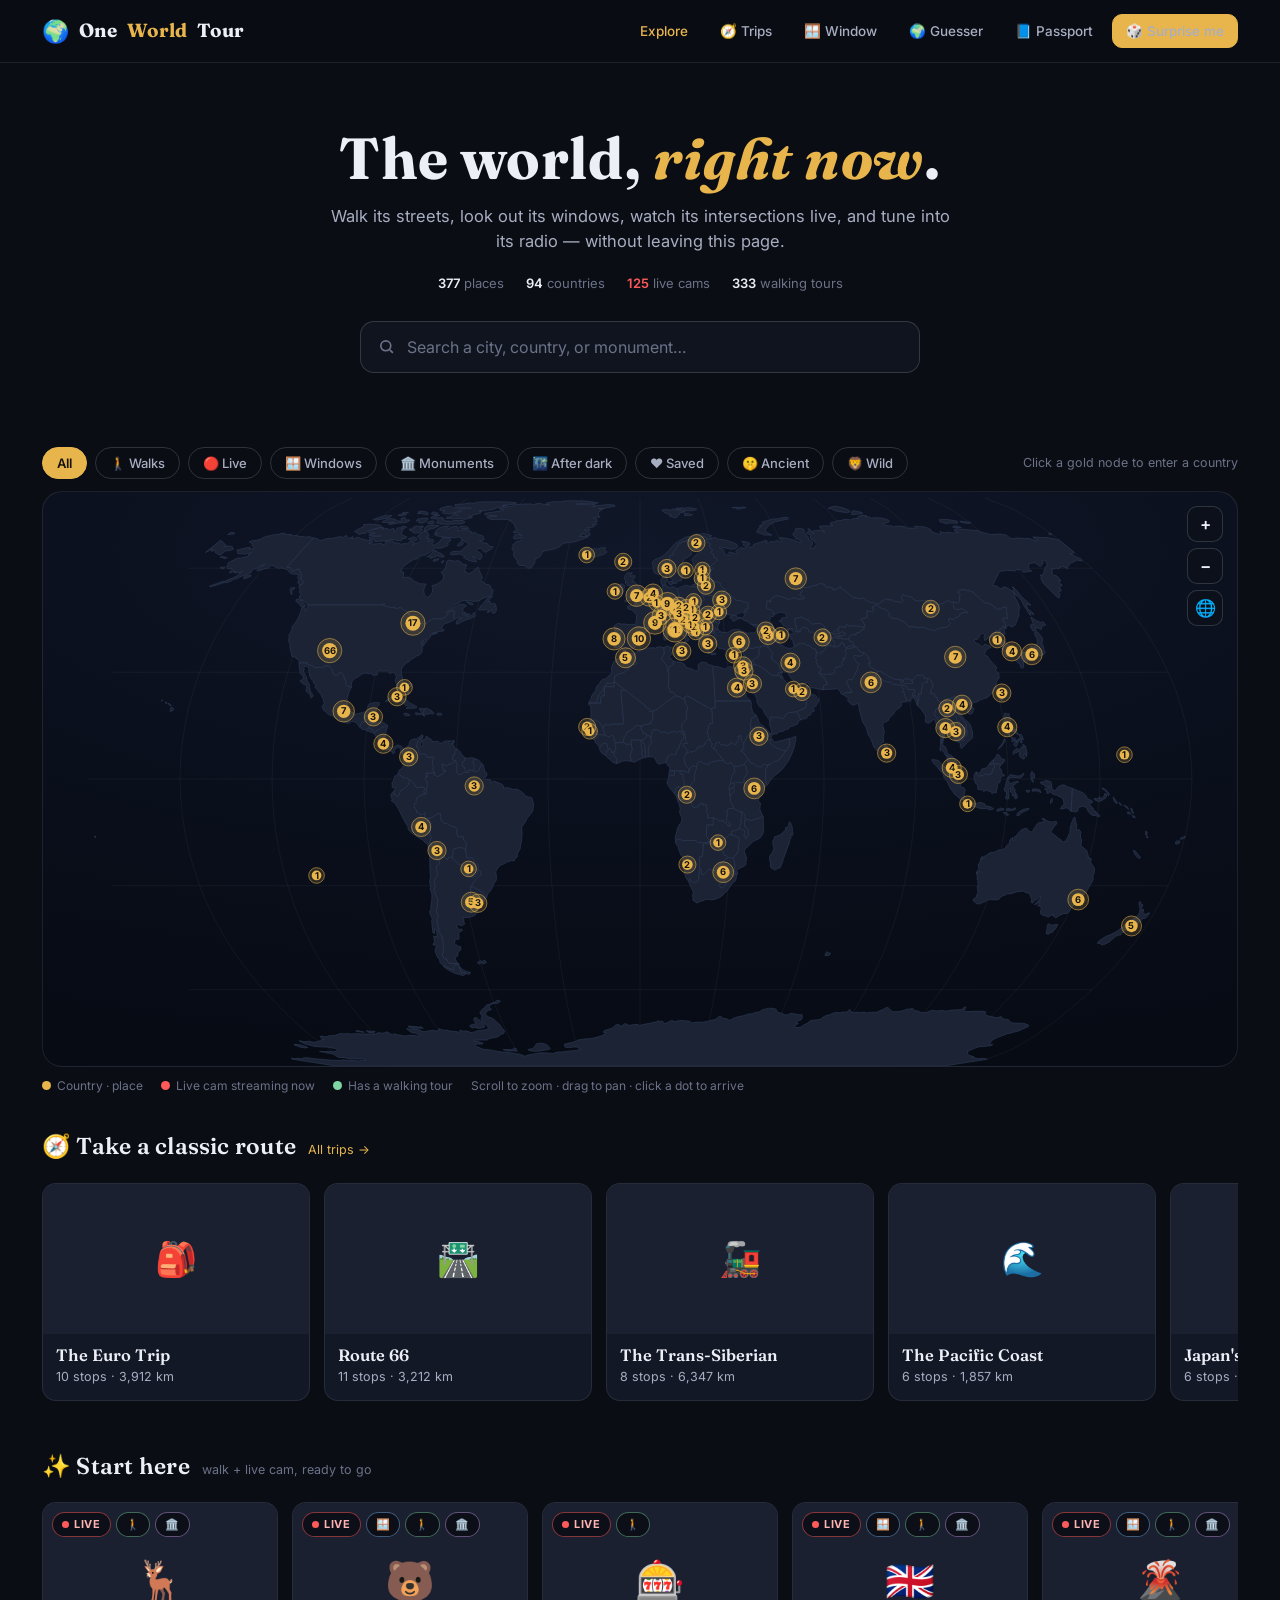
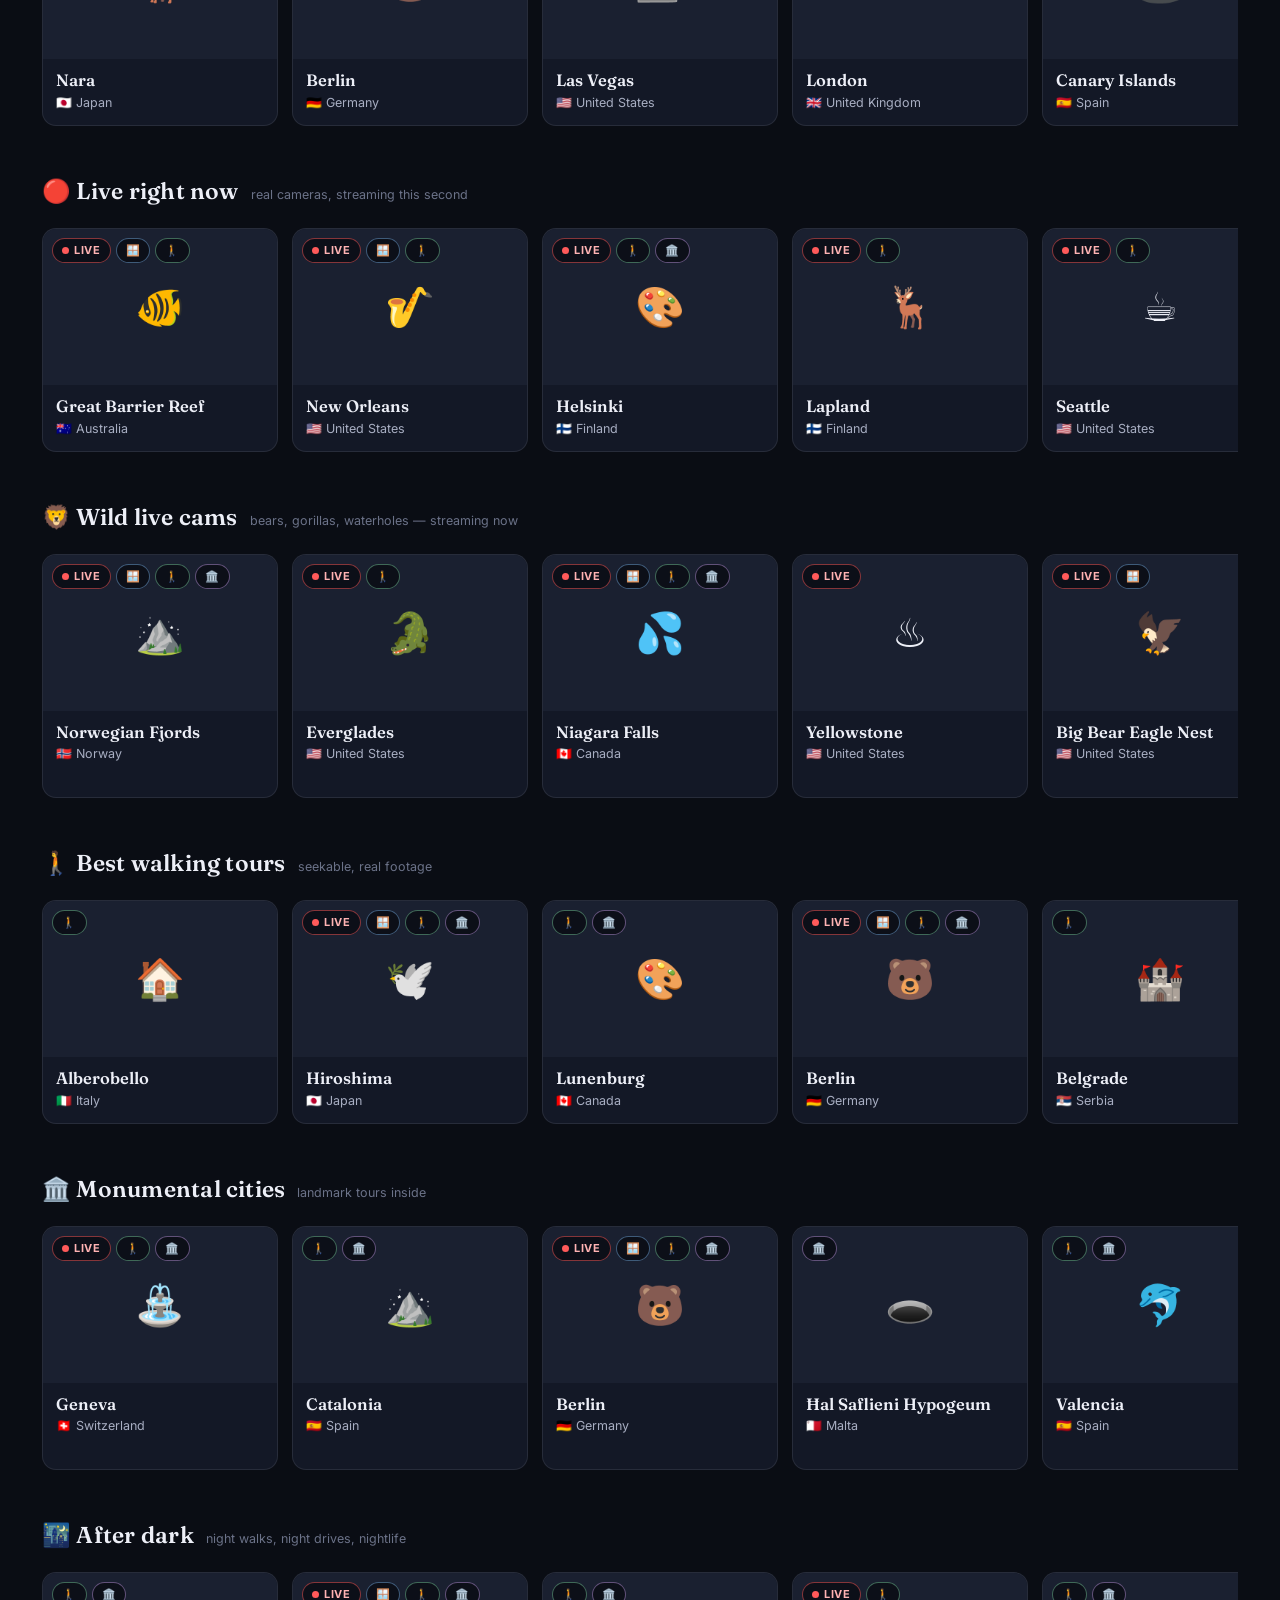
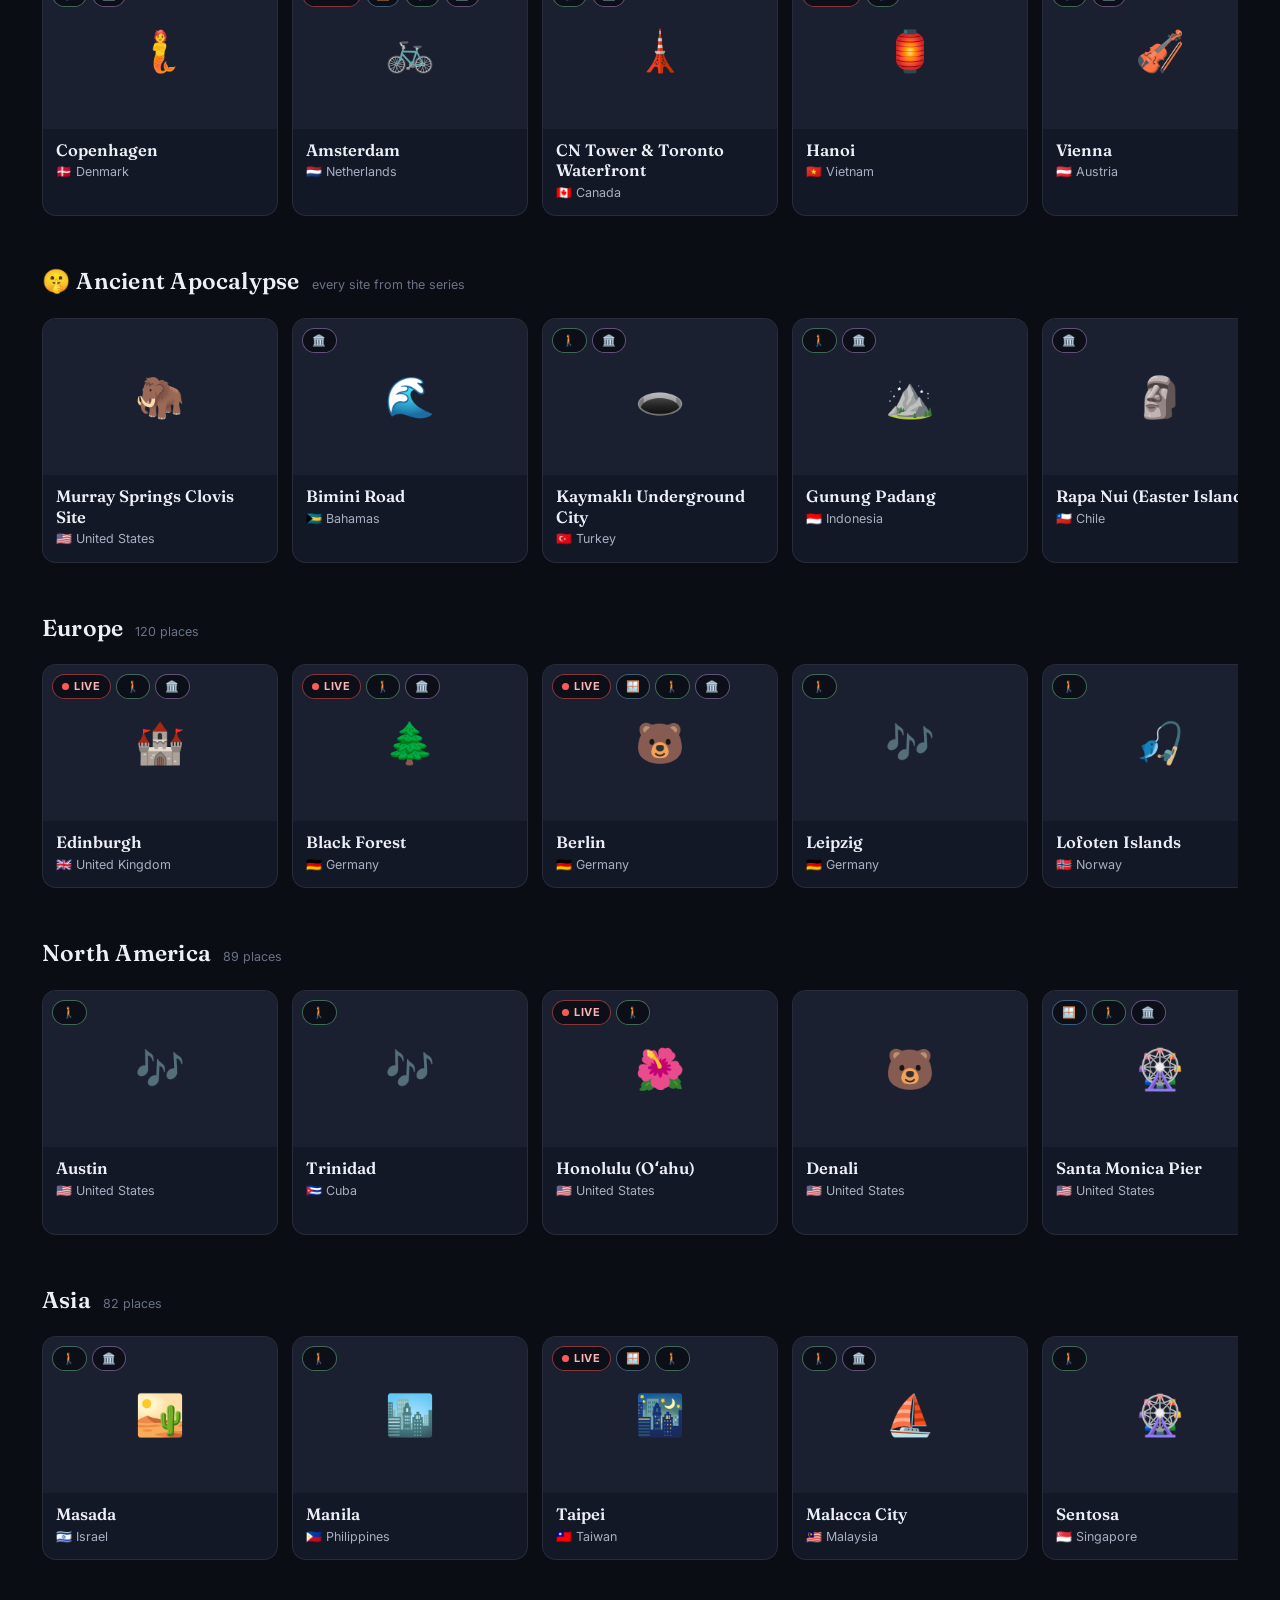
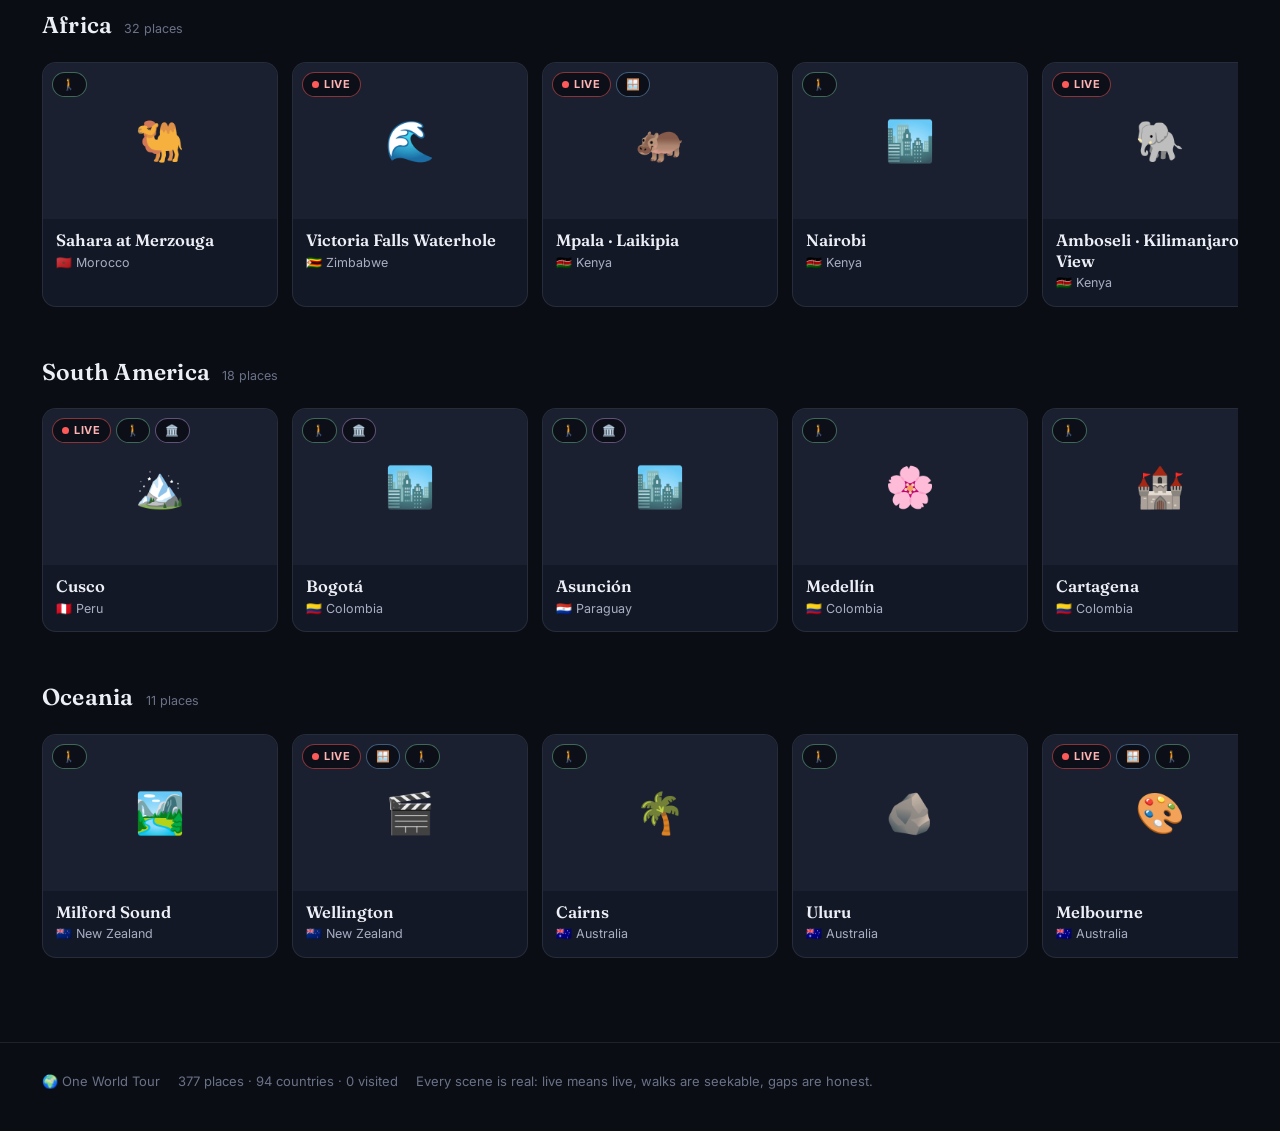
==== index.html @ 328b9e6b "After dark: night walks/drives + nightlife, geometric map hit testing, Cancún Four things the atlas " ====
<!DOCTYPE html>
<html lang="en">
<head>
  <meta charset="UTF-8">
  <meta name="viewport" content="width=device-width, initial-scale=1.0">
  <title>One World Tour — the world, right now</title>
  <meta name="description" content="Step into 375 places across 94 countries: walking tours, 24/7 live cams, live window views, local radio.">
  <link rel="icon" href="data:image/svg+xml,<svg xmlns=%22http://www.w3.org/2000/svg%22 viewBox=%220 0 100 100%22><text y=%22.9em%22 font-size=%2290%22>🌍</text></svg>">
  <link rel="stylesheet" href="css/theme.css">
  <link rel="stylesheet" href="css/map.css">
  <link rel="stylesheet" href="css/home.css">
</head>
<body>

  <header class="topbar">
    <div class="topbar-inner">
      <a class="brand" href="index.html"><span class="globe">🌍</span> One <em>World</em> Tour</a>
      <nav class="topnav">
        <a href="index.html" class="active">Explore</a>
        <a href="trips.html">🧭 Trips</a>
        <a href="window.html">🪟 Window</a>
        <a href="guess.html">🌍 Guesser</a>
        <a href="passport.html">📘 Passport</a>
        <button id="surprise-top" class="btn btn-gold btn-sm">🎲 Surprise me</button>
      </nav>
    </div>
  </header>

  <main>
    <!-- hero -->
    <section class="hero wrap">
      <h1>The world, <em>right now</em>.</h1>
      <p class="lede">Walk its streets, look out its windows, watch its intersections live,
        and tune into its radio — without leaving this page.</p>
      <div class="hero-stats" id="hero-stats"></div>
      <div class="hero-search">
        <input id="search" class="input" type="text" autocomplete="off"
               role="combobox" aria-expanded="false" aria-controls="suggest"
               placeholder="Search a city, country, or monument…">
        <div id="suggest" class="suggest" role="listbox"></div>
      </div>
    </section>

    <!-- map -->
    <section class="map-section wrap">
      <div class="map-toolbar">
        <div class="chips" id="map-filters">
          <button class="chip active" data-f="all">All</button>
          <button class="chip" data-f="walk">🚶 Walks</button>
          <button class="chip" data-f="live">🔴 Live</button>
          <button class="chip" data-f="window">🪟 Windows</button>
          <button class="chip" data-f="monuments">🏛️ Monuments</button>
          <button class="chip" data-f="night">🌃 After dark</button>
          <button class="chip" data-f="saved">♥ Saved</button>
          <button class="chip" data-f="ancient">🤫 Ancient</button>
          <button class="chip" data-f="wild">🦁 Wild</button>
        </div>
        <span class="hint" id="map-hint">Click a gold node to enter a country</span>
      </div>
      <div id="worldmap">
        <div class="wmap-ctl">
          <button id="zoom-in" title="Zoom in">+</button>
          <button id="zoom-out" title="Zoom out">−</button>
          <button id="zoom-reset" title="Whole world">🌐</button>
        </div>
      </div>
      <div class="map-legend">
        <span><span class="swatch" style="background:#e8b54d"></span>Country · place</span>
        <span><span class="swatch" style="background:#ff5a5a"></span>Live cam streaming now</span>
        <span><span class="swatch" style="background:#7fd6a4"></span>Has a walking tour</span>
        <span>Scroll to zoom · drag to pan · click a dot to arrive</span>
      </div>
    </section>

    <!-- curated routes (data/trips.json) -->
    <section class="wrap trips-band" id="trips-band" hidden>
      <div class="rail-head">
        <h2>🧭 Take a classic route</h2>
        <span class="count"><a class="more-link" href="trips.html">All trips →</a></span>
      </div>
      <div class="rail" id="trips-rail"></div>
    </section>

    <!-- rails -->
    <section class="rails wrap" id="rails"></section>
  </main>

  <footer class="site-footer">
    <div class="wrap">
      <span>🌍 One World Tour</span>
      <span id="foot-stats"></span>
      <span>Every scene is real: live means live, walks are seekable, gaps are honest.</span>
    </div>
  </footer>

  <div id="toast" class="toast"></div>

  <script type="module" src="js/pages/home.js"></script>
</body>
</html>
---- css/theme.css ----
/* ============================================================
   ONE WORLD TOUR — design system ("night atlas")
   Guardrails: software rendering — NO backdrop-filter, NO infinite
   paint animations. Transitions only on transform/opacity/color.
   ============================================================ */
@import url('https://fonts.googleapis.com/css2?family=Fraunces:opsz,wght@9..144,400;9..144,600;9..144,700&family=Inter:wght@400;500;600;700&display=swap');

:root {
  /* ink */
  --bg:        #0a0d14;
  --bg-raise:  #10141f;
  --bg-card:   #131826;
  --line:      rgba(235, 238, 250, 0.09);
  --line-hard: rgba(235, 238, 250, 0.16);

  /* text */
  --ink:       #edeff7;
  --ink-dim:   #a8aec2;
  --ink-faint: #6b7288;

  /* brand */
  --gold:      #e8b54d;
  --gold-deep: #b8873a;
  --live:      #ff5a5a;
  --window:    #7db5f0;
  --walk:      #7fd6a4;
  --drive:     #f0ad7d;
  --monument:  #c9a0f0;

  --radius:    14px;
  --radius-lg: 20px;
  --shadow:    0 10px 34px rgba(0, 0, 0, 0.45);

  --font-display: 'Fraunces', Georgia, serif;
  --font-ui:      'Inter', system-ui, -apple-system, sans-serif;

  --maxw: 1240px;
}

* { margin: 0; padding: 0; box-sizing: border-box; }

/* the hidden attribute must always win, even over display-setting classes */
[hidden] { display: none !important; }

html { color-scheme: dark; }
body {
  background: var(--bg);
  color: var(--ink);
  font-family: var(--font-ui);
  font-size: 15px;
  line-height: 1.55;
  -webkit-font-smoothing: antialiased;
}

::selection { background: rgba(232, 181, 77, 0.35); }

a { color: inherit; text-decoration: none; }
button { font-family: inherit; color: inherit; background: none; border: none; cursor: pointer; }
img { max-width: 100%; display: block; }

h1, h2, h3, .display { font-family: var(--font-display); font-weight: 600; letter-spacing: 0.01em; }

.muted { color: var(--ink-dim); }
.faint { color: var(--ink-faint); }
.wrap  { max-width: var(--maxw); margin: 0 auto; padding: 0 22px; }

/* ---------------- Topbar ---------------- */
.topbar {
  position: sticky; top: 0; z-index: 60;
  background: rgba(10, 13, 20, 0.97);
  border-bottom: 1px solid var(--line);
}
.topbar-inner {
  max-width: var(--maxw); margin: 0 auto; padding: 0 22px;
  height: 62px; display: flex; align-items: center; gap: 18px;
}
.brand { display: flex; align-items: center; gap: 10px; font-family: var(--font-display); font-size: 19px; font-weight: 700; white-space: nowrap; }
.brand .globe { font-size: 22px; }
.brand em { color: var(--gold); font-style: normal; }
.topnav { display: flex; align-items: center; gap: 6px; margin-left: auto; }
.topnav a, .topnav button {
  padding: 8px 13px; border-radius: 10px; font-size: 13.5px; font-weight: 500;
  color: var(--ink-dim); transition: color 0.15s, background 0.15s;
}
.topnav a:hover, .topnav button:hover { color: var(--ink); background: rgba(235, 238, 250, 0.06); }
.topnav a.active { color: var(--gold); }

/* ---------------- Buttons ---------------- */
.btn {
  display: inline-flex; align-items: center; gap: 8px;
  padding: 10px 18px; border-radius: 12px;
  font-size: 14px; font-weight: 600;
  border: 1px solid var(--line-hard);
  background: var(--bg-raise); color: var(--ink);
  transition: transform 0.12s, background 0.15s, border-color 0.15s;
}
.btn:hover { background: var(--bg-card); border-color: rgba(235, 238, 250, 0.28); }
.btn:active { transform: scale(0.97); }
.btn-gold {
  background: var(--gold); border-color: var(--gold); color: #221a08;
}
.btn-gold:hover { background: #f0c266; border-color: #f0c266; }
.btn-ghost { background: transparent; }
.btn-sm { padding: 7px 12px; font-size: 13px; border-radius: 10px; }

/* ---------------- Chips (filters / tabs) ---------------- */
.chips { display: flex; flex-wrap: wrap; gap: 8px; }
.chip {
  padding: 7px 14px; border-radius: 999px; font-size: 13px; font-weight: 500;
  border: 1px solid var(--line-hard); color: var(--ink-dim);
  background: transparent;
  transition: color 0.15s, border-color 0.15s, background 0.15s;
}
.chip:hover { color: var(--ink); border-color: rgba(235, 238, 250, 0.3); }
.chip.active { color: #16120a; background: var(--gold); border-color: var(--gold); font-weight: 600; }
/* ☀️/🌙 segmented switch — a pair of chips that read as one control,
   so the day/night choice never looks like just another venue chip */
.chip-switch { display: inline-flex; gap: 0; margin-right: 4px; }
.chip-switch .chip { border-radius: 0; }
.chip-switch .chip:first-child { border-radius: 999px 0 0 999px; }
.chip-switch .chip:last-child { border-radius: 0 999px 999px 0; margin-left: -1px; }
.chip-switch .chip.active { z-index: 1; }
/* honest-gap placeholder: a scene we don't have (yet) stays visible */
.chip-ghost { opacity: 0.5; border-style: dashed; cursor: help; }
.chip-ghost:hover { color: var(--ink-faint); border-color: var(--line-hard); background: transparent; }

/* ---------------- Badges (media honesty labels) ---------------- */
.badge {
  display: inline-flex; align-items: center; gap: 5px;
  font-size: 11px; font-weight: 700; letter-spacing: 0.06em; text-transform: uppercase;
  padding: 3px 9px; border-radius: 999px;
  background: rgba(10, 13, 20, 0.82); border: 1px solid var(--line-hard);
}
.badge-live   { color: #ffb3b3; border-color: rgba(255, 90, 90, 0.5); }
.badge-live .dot { width: 7px; height: 7px; border-radius: 50%; background: var(--live); }
.badge-window { color: #bcd9f7; border-color: rgba(125, 181, 240, 0.45); }
.badge-walk   { color: #b9ecce; border-color: rgba(127, 214, 164, 0.45); }
.badge-drive  { color: #f7d9bc; border-color: rgba(240, 173, 125, 0.45); }
.badge-monu   { color: #e0cbf7; border-color: rgba(201, 160, 240, 0.45); }
.badge-night  { color: #c9c2ff; border-color: rgba(150, 138, 255, 0.5); }
.badge-lapse  { color: #f7e3bc; border-color: rgba(232, 181, 77, 0.45); }

/* ---------------- Cards ---------------- */
.card {
  position: relative; display: block;
  border-radius: var(--radius); overflow: hidden;
  background: var(--bg-card); border: 1px solid var(--line);
  transition: transform 0.15s, border-color 0.15s;
}
.card:hover { transform: translateY(-3px); border-color: rgba(235, 238, 250, 0.22); }

.place-card { width: 236px; flex: 0 0 auto; }
.place-card .ph {
  aspect-ratio: 3 / 2; background: #1a2030;
  background-size: cover; background-position: center;
  display: flex; align-items: center; justify-content: center;
  font-size: 40px;
}
.place-card .meta { padding: 11px 13px 13px; }
.place-card .name { font-family: var(--font-display); font-size: 16.5px; font-weight: 600; line-height: 1.25; }
.place-card .sub { font-size: 12.5px; color: var(--ink-dim); margin-top: 2px; }
.place-card .badges { position: absolute; top: 9px; left: 9px; right: 9px; display: flex; gap: 5px; flex-wrap: wrap; }
.place-card .stamp { position: absolute; top: 8px; right: 9px; font-size: 15px; }

/* ---------------- Rails (horizontal shelves) ---------------- */
.rail-head { display: flex; align-items: baseline; gap: 12px; margin: 34px 0 14px; }
.rail-head h2 { font-size: 23px; }
.rail-head .count { font-size: 12.5px; color: var(--ink-faint); font-family: var(--font-ui); }
.rail {
  display: flex; gap: 14px; overflow-x: auto; padding: 4px 2px 14px;
  scroll-snap-type: x proximity; scrollbar-width: thin;
  scrollbar-color: rgba(235,238,250,.18) transparent;
}
.rail > * { scroll-snap-align: start; }

/* ---------------- Frames (video stage + windows) ---------------- */
.frame {
  position: relative; border-radius: var(--radius-lg); overflow: hidden;
  background: #05070c; border: 1px solid var(--line);
}
.frame .yt-frame, .frame iframe { position: absolute; inset: 0; width: 100%; height: 100%; border: 0; }
.frame-16x9 { aspect-ratio: 16 / 9; }

/* honest empty state — never a stand-in still */
.frame-empty {
  position: absolute; inset: 0; display: flex; flex-direction: column;
  align-items: center; justify-content: center; gap: 8px; text-align: center;
  color: var(--ink-faint); padding: 24px;
}
.frame-empty .big { font-size: 38px; opacity: 0.65; }
.frame-empty .why { font-size: 13.5px; max-width: 380px; line-height: 1.5; }

/* ---------------- Inputs ---------------- */
.input {
  width: 100%; padding: 12px 16px; border-radius: 12px;
  background: var(--bg-raise); border: 1px solid var(--line-hard);
  color: var(--ink); font-size: 15px; font-family: inherit;
  transition: border-color 0.15s;
}
.input:focus { outline: none; border-color: rgba(232, 181, 77, 0.55); }
.input::placeholder { color: var(--ink-faint); }

/* ---------------- Search suggest dropdown ---------------- */
.suggest {
  position: absolute; top: calc(100% + 8px); left: 0; right: 0; z-index: 70;
  background: var(--bg-raise); border: 1px solid var(--line-hard);
  border-radius: 14px; box-shadow: var(--shadow); overflow: hidden;
  max-height: 380px; overflow-y: auto;
}
.suggest:empty { display: none; }
.suggest-item {
  display: flex; align-items: center; gap: 11px; width: 100%;
  padding: 11px 15px; text-align: left; font-size: 14px;
  border-bottom: 1px solid var(--line);
}
.suggest-item:last-child { border-bottom: none; }
.suggest-item:hover, .suggest-item.hot { background: rgba(235, 238, 250, 0.07); }
.suggest-item .s-emoji { font-size: 19px; }
.suggest-item .s-name { font-weight: 600; }
.suggest-item .s-sub { color: var(--ink-faint); font-size: 12.5px; }
.suggest-item .s-badges { margin-left: auto; display: flex; gap: 4px; font-size: 11px; }

/* ---------------- Sections / panels ---------------- */
.panel {
  background: var(--bg-card); border: 1px solid var(--line);
  border-radius: var(--radius-lg); padding: 20px;
}
.panel h3 { font-size: 17px; margin-bottom: 12px; display: flex; align-items: center; gap: 8px; }

.section-head { display: flex; align-items: baseline; gap: 14px; margin: 42px 0 18px; }
.section-head h2 { font-size: 26px; }
.section-head .lede { color: var(--ink-dim); font-size: 14px; }

/* ---------------- Footer ---------------- */
.site-footer {
  margin-top: 70px; border-top: 1px solid var(--line);
  padding: 28px 0 40px; color: var(--ink-faint); font-size: 13px;
}
.site-footer .wrap { display: flex; gap: 18px; flex-wrap: wrap; align-items: center; }

/* ---------------- Toast ---------------- */
.toast {
  position: fixed; left: 50%; bottom: 28px; transform: translate(-50%, 8px);
  background: var(--bg-raise); border: 1px solid var(--line-hard);
  border-radius: 12px; padding: 11px 18px; font-size: 14px;
  box-shadow: var(--shadow); z-index: 100; opacity: 0;
  transition: opacity 0.2s, transform 0.2s; pointer-events: none;
}
.toast.show { opacity: 1; transform: translate(-50%, 0); }

/* ---------------- Small screens ---------------- */
@media (max-width: 760px) {
  .topbar-inner { padding: 0 14px; gap: 10px; }
  .topnav a, .topnav button { padding: 7px 9px; font-size: 12.5px; }
  .wrap { padding: 0 14px; }
  .place-card { width: 190px; }
}
---- css/map.css ----
/* ============================================================
   WORLDMAP — styles for the SVG map engine (js/worldmap.js).
   Software-rendering safe: flat fills, non-scaling strokes,
   no filters/shadows/infinite animations.
   ============================================================ */

.wmap {
  position: relative;
  overflow: hidden;
  background:
    radial-gradient(120% 90% at 50% 10%, #101728 0%, #0a0f1c 55%, #070b14 100%);
  user-select: none;
  touch-action: none;
  cursor: grab;
}
.wmap:active { cursor: grabbing; }
.wmap svg { display: block; width: 100%; height: 100%; }

/* land */
.wmap-land path {
  fill: #1b2334;
  stroke: #2c3852;
  stroke-width: 0.7px;
  transition: fill 0.15s;
}
.wmap-land path:hover { fill: #232e45; }

/* graticule */
.wmap-grat line, .wmap-grat path {
  stroke: rgba(235, 238, 250, 0.045);
  stroke-width: 1px;
  fill: none;
  vector-effect: non-scaling-stroke;
}

/* ---- markers ----
   Both marker layers are pointer-events:none on purpose. worldmap.js
   resolves clicks by nearest CENTRE rather than by whatever the DOM
   says is on top (see the header comment there), and `.wm-hot` is that
   same hit test speaking back: the highlighted marker is always the one
   a click would actually take. CSS :hover would disagree inside a tight
   cluster, which is precisely the bug. Keeping the layers transparent
   to the pointer also leaves the land paths beneath them hittable. */

/* ---- country nodes (world view) ---- */
.wmap-cnode { pointer-events: none; }
.wmap-citymode .wmap-cnode { display: none; }
.cnode-halo { fill: rgba(232, 181, 77, 0.16); stroke: rgba(232, 181, 77, 0.55); stroke-width: 1px; vector-effect: non-scaling-stroke; }
.cnode-core { fill: #e8b54d; }
.wmap-cnode.wm-hot .cnode-halo { fill: rgba(232, 181, 77, 0.3); }
.cnode-count {
  fill: #16120a; font-family: 'Inter', sans-serif; font-weight: 700;
}

/* ---- city dots (zoomed view) ---- */
.wmap-city { display: none; pointer-events: none; }
.wmap-citymode .wmap-city { display: block; }
.city-dot { fill: #e8b54d; stroke: #0a0d14; stroke-width: 1px; vector-effect: non-scaling-stroke; }
.city-dot.has-live { fill: #ff5a5a; }
.city-dot.has-walk { fill: #7fd6a4; }
/* the dot a click would take: white core + a ring, so it reads even
   when a neighbour's dot is a pixel away */
.wmap-city.wm-hot .city-dot {
  fill: #fff; stroke: #0a0d14; stroke-width: 3px;
}
.wmap-city.wm-hot .city-label { fill: #fff; }
.city-label {
  fill: #c7cddf; font-family: 'Inter', sans-serif; font-weight: 500;
  paint-order: stroke; stroke: rgba(7, 10, 18, 0.85); stroke-width: 2.5px;
}

/* ---- pins & route lines (guesser, journeys) ---- */
.pin-ring { fill: none; stroke: #ff5a5a; stroke-width: 1.5px; vector-effect: non-scaling-stroke; }
.pin-core { fill: #ff5a5a; }
.wmap-pin-answer .pin-ring { stroke: #7fd6a4; }
.wmap-pin-answer .pin-core { fill: #7fd6a4; }
.wmap-line {
  stroke: rgba(232, 181, 77, 0.75); stroke-width: 1.5px;
  stroke-dasharray: 6 5;
}

/* ---- trip routes: solid leg lines + numbered stops ---- */
.wmap-route {
  stroke: rgba(232, 181, 77, 0.85); stroke-width: 2px;
  stroke-dasharray: none; stroke-linecap: round;
}
.wmap-stop .stop-disc {
  fill: var(--gold); stroke: #0a0d14; stroke-width: 1.2px;
  vector-effect: non-scaling-stroke;
}
.wmap-stop .stop-num {
  fill: #221a08; font-family: 'Inter', sans-serif; font-weight: 700;
  pointer-events: none;
}
.wmap-stop:hover .stop-disc { fill: #f5cd7a; }
.wmap-stop-here .stop-disc { fill: var(--live); }
.wmap-stop-here .stop-num { fill: #fff; }
.wmap-stop-done .stop-disc { fill: var(--walk); }

/* ---- tooltip ---- */
.wmap-tip {
  position: absolute; top: 0; left: 0; z-index: 5; display: none;
  background: rgba(13, 17, 27, 0.96); border: 1px solid var(--line-hard);
  color: var(--ink); font-size: 12.5px; line-height: 1.35;
  padding: 7px 11px; border-radius: 9px; pointer-events: none;
  max-width: 240px; white-space: nowrap;
}
.wmap-tip b { color: var(--gold); }

/* ---- map chrome (zoom buttons etc.) ---- */
.wmap-ctl {
  position: absolute; right: 14px; top: 14px; z-index: 6;
  display: flex; flex-direction: column; gap: 6px;
}
.wmap-ctl button {
  width: 36px; height: 36px; border-radius: 10px;
  background: rgba(13, 17, 27, 0.92); border: 1px solid var(--line-hard);
  color: var(--ink); font-size: 17px; font-weight: 600;
  transition: background 0.15s;
}
.wmap-ctl button:hover { background: #1b2334; }
---- css/home.css ----
/* ============================================================
   HOME — hero, world map section, destination rails.
   ============================================================ */

/* ---------------- hero ---------------- */
.hero { padding: 64px 0 30px; text-align: center; }
.hero h1 {
  font-size: clamp(34px, 5.4vw, 58px);
  font-weight: 700; line-height: 1.08;
}
.hero h1 em { color: var(--gold); font-style: italic; }
.hero .lede {
  margin: 14px auto 0; max-width: 620px;
  color: var(--ink-dim); font-size: 16.5px;
}
.hero-stats {
  display: flex; gap: 22px; justify-content: center;
  margin-top: 18px; font-size: 13px; color: var(--ink-faint);
}
.hero-stats b { color: var(--ink); font-weight: 600; }
.hero-stats .live b { color: var(--live); }

.hero-search {
  position: relative; max-width: 560px; margin: 28px auto 0;
  display: flex; gap: 10px;
}
.hero-search .input {
  padding: 15px 20px 15px 46px; font-size: 16px; border-radius: 14px;
  background-image: url("data:image/svg+xml,%3Csvg xmlns='http://www.w3.org/2000/svg' width='17' height='17' viewBox='0 0 24 24' fill='none' stroke='%236b7288' stroke-width='2.4'%3E%3Ccircle cx='11' cy='11' r='7'/%3E%3Cpath d='m21 21-4.3-4.3'/%3E%3C/svg%3E");
  background-repeat: no-repeat; background-position: 17px center;
}
.hero-search .suggest { text-align: left; }

/* ---------------- map section ---------------- */
.map-section { margin-top: 44px; }
.map-toolbar {
  display: flex; align-items: center; gap: 10px; flex-wrap: wrap;
  margin-bottom: 12px;
}
.map-toolbar .hint { margin-left: auto; font-size: 12.5px; color: var(--ink-faint); }
#worldmap {
  height: min(64vh, 640px); min-height: 380px;
  border-radius: var(--radius-lg);
  border: 1px solid var(--line);
}
.map-legend {
  display: flex; gap: 18px; margin-top: 10px;
  font-size: 12px; color: var(--ink-faint); flex-wrap: wrap;
}
.map-legend .swatch {
  display: inline-block; width: 9px; height: 9px; border-radius: 50%;
  margin-right: 6px; vertical-align: 0;
}

/* ---------------- curated routes band ---------------- */
.trips-band { margin-top: 8px; }
.trips-band .more-link { color: var(--gold); }
.trips-band .more-link:hover { text-decoration: underline; }

.trip-mini { width: 268px; flex: 0 0 auto; }
.tm-media { position: relative; }
.tm-ph {
  aspect-ratio: 16 / 9; background: #1a2030;
  background-size: cover; background-position: center;
  display: flex; align-items: center; justify-content: center; font-size: 34px;
}
.tm-progress {
  position: absolute; top: 8px; right: 8px;
  padding: 2px 8px; border-radius: 999px; font-size: 11px; font-weight: 600;
  background: rgba(10, 13, 20, 0.86); border: 1px solid var(--line-hard);
  color: var(--walk);
}
.trip-mini .meta { padding: 11px 13px 13px; }
.trip-mini .name { font-family: var(--font-display); font-size: 16.5px; font-weight: 600; line-height: 1.25; }
.trip-mini .sub { font-size: 12.5px; color: var(--ink-dim); margin-top: 2px; }

/* ---------------- rails ---------------- */
.rails { margin-top: 22px; }
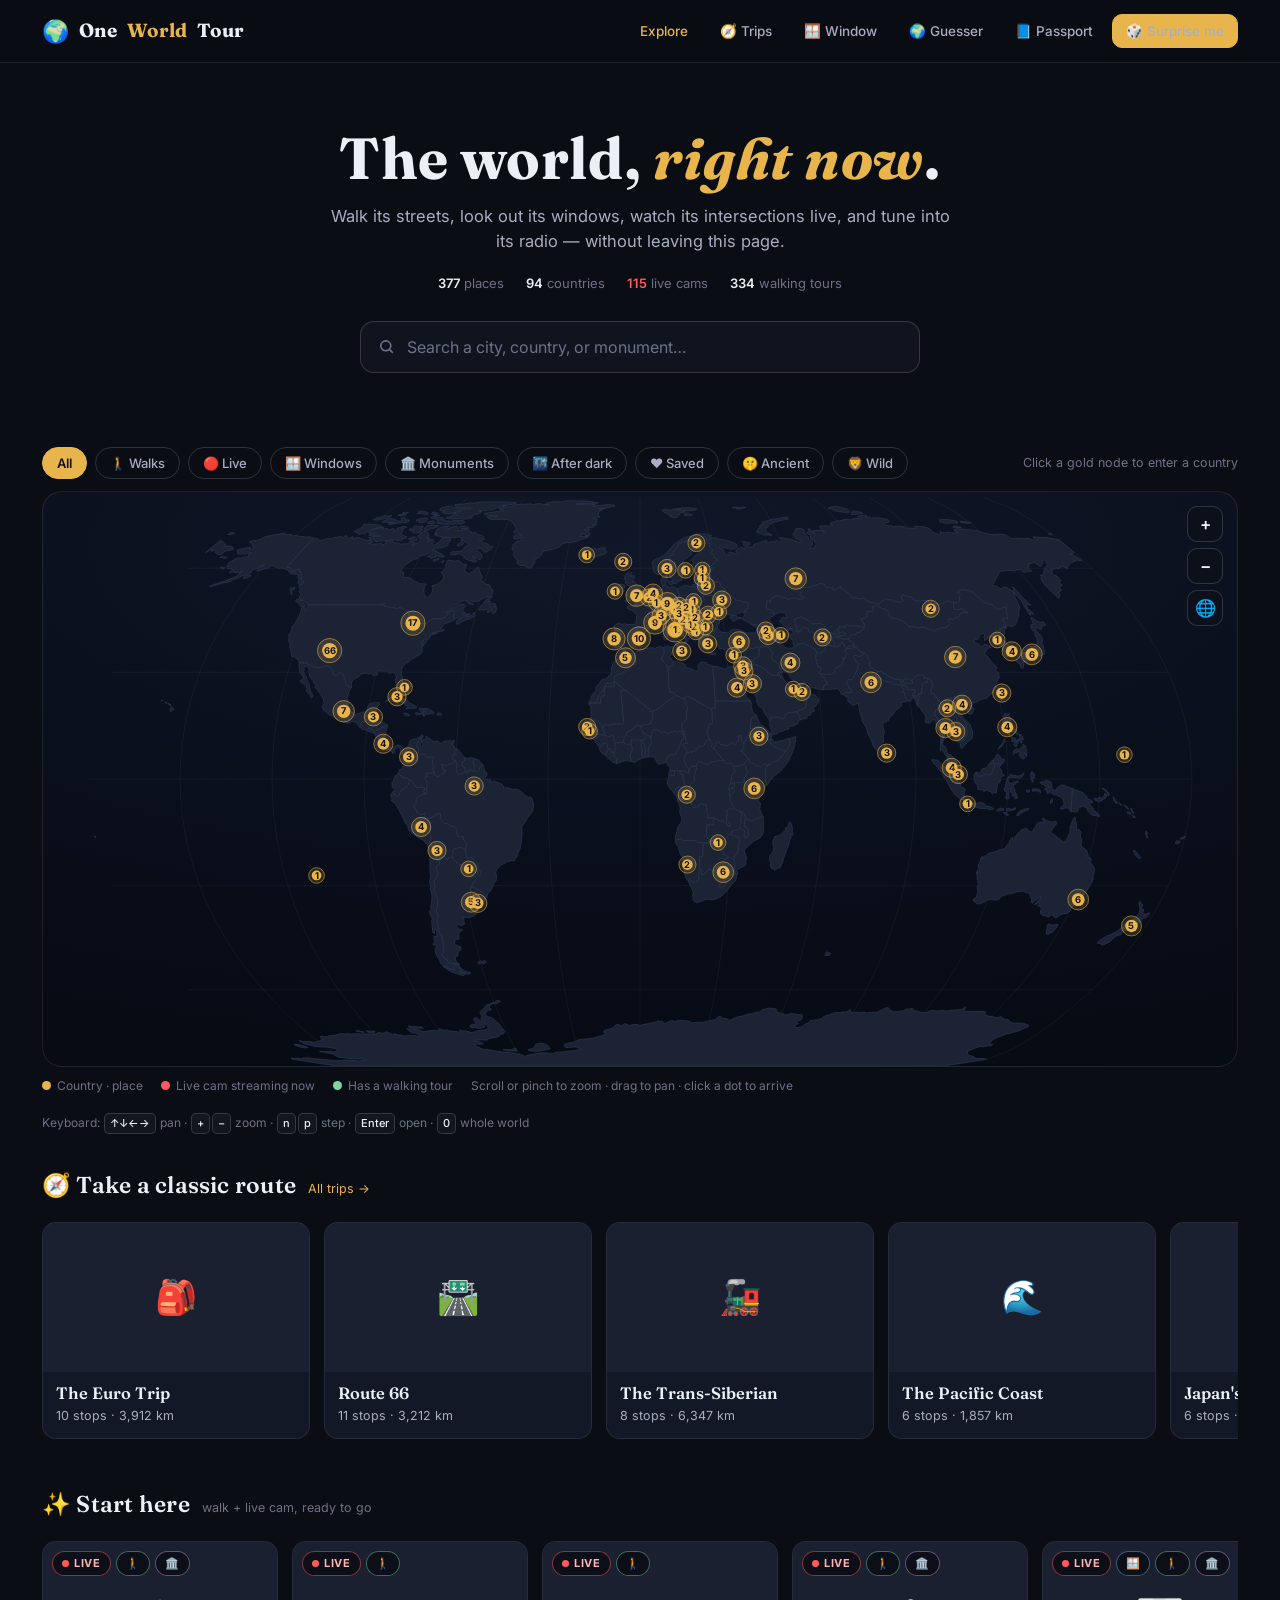
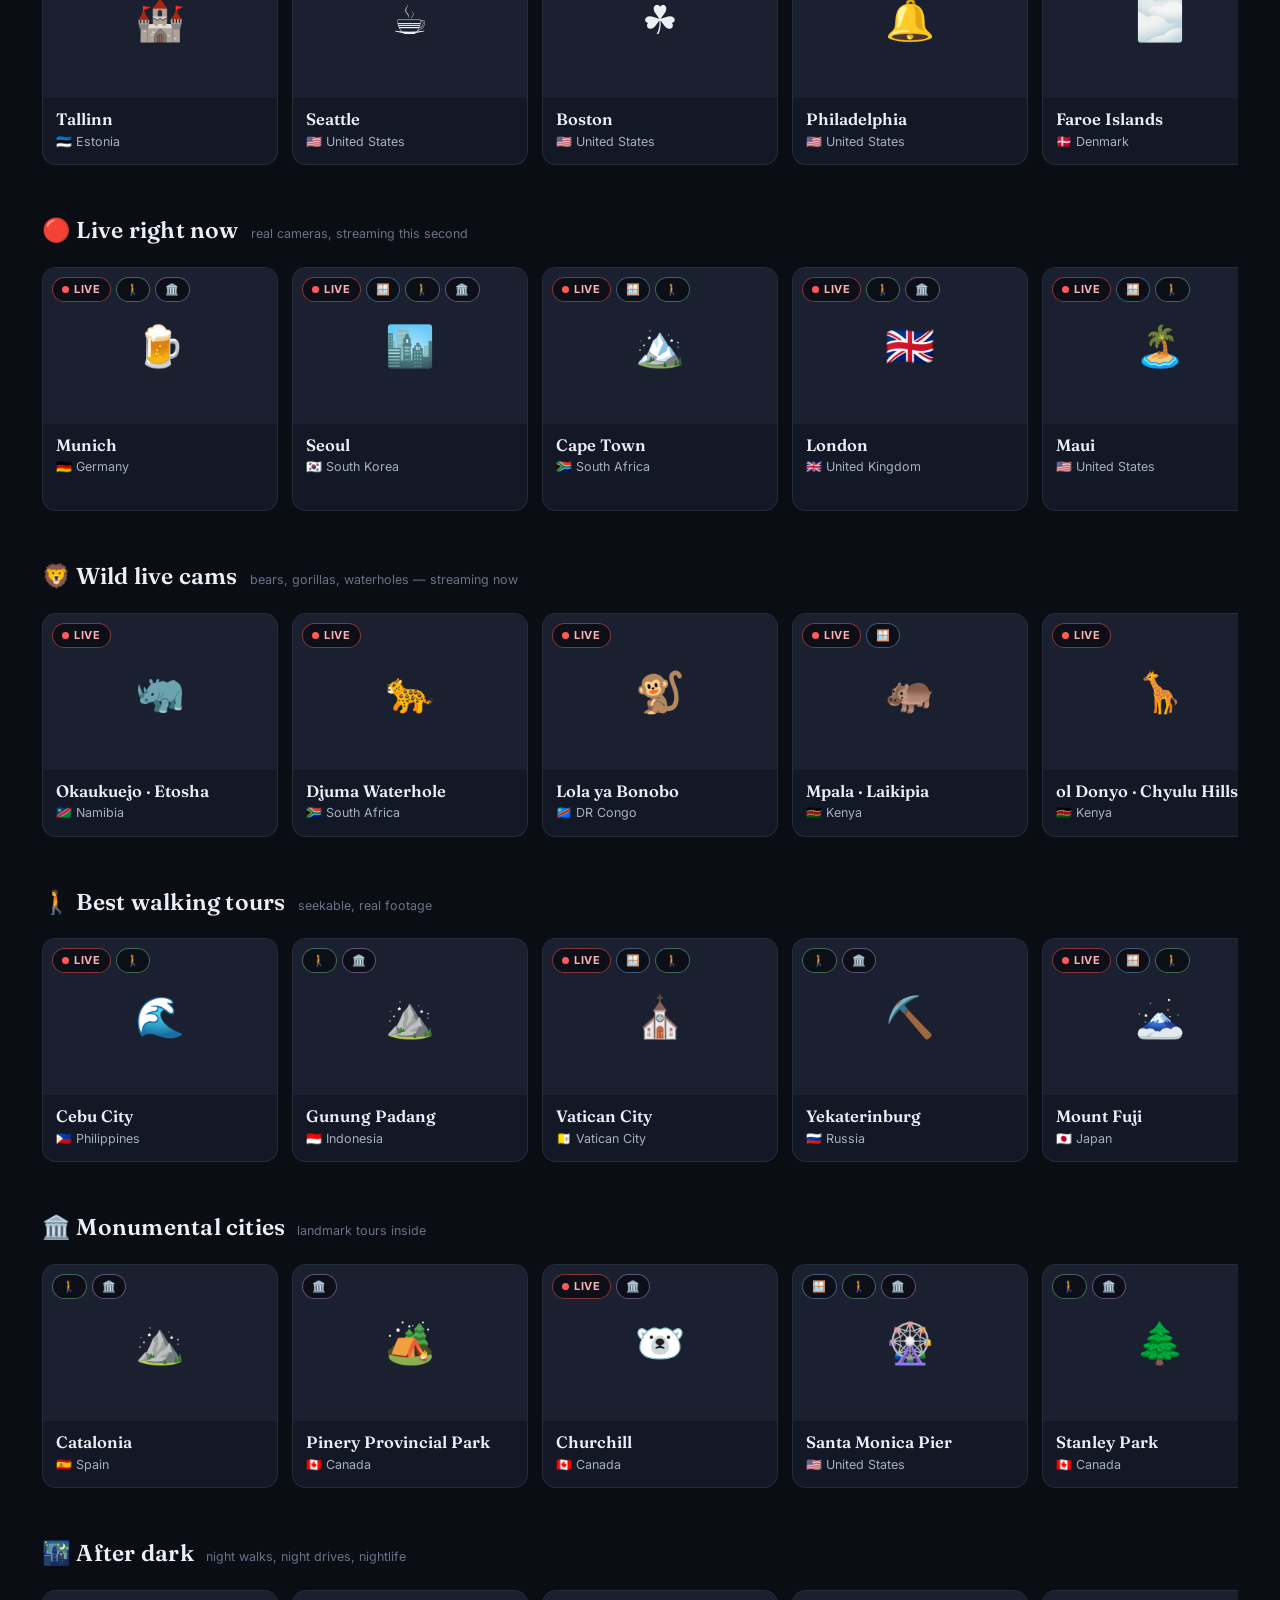
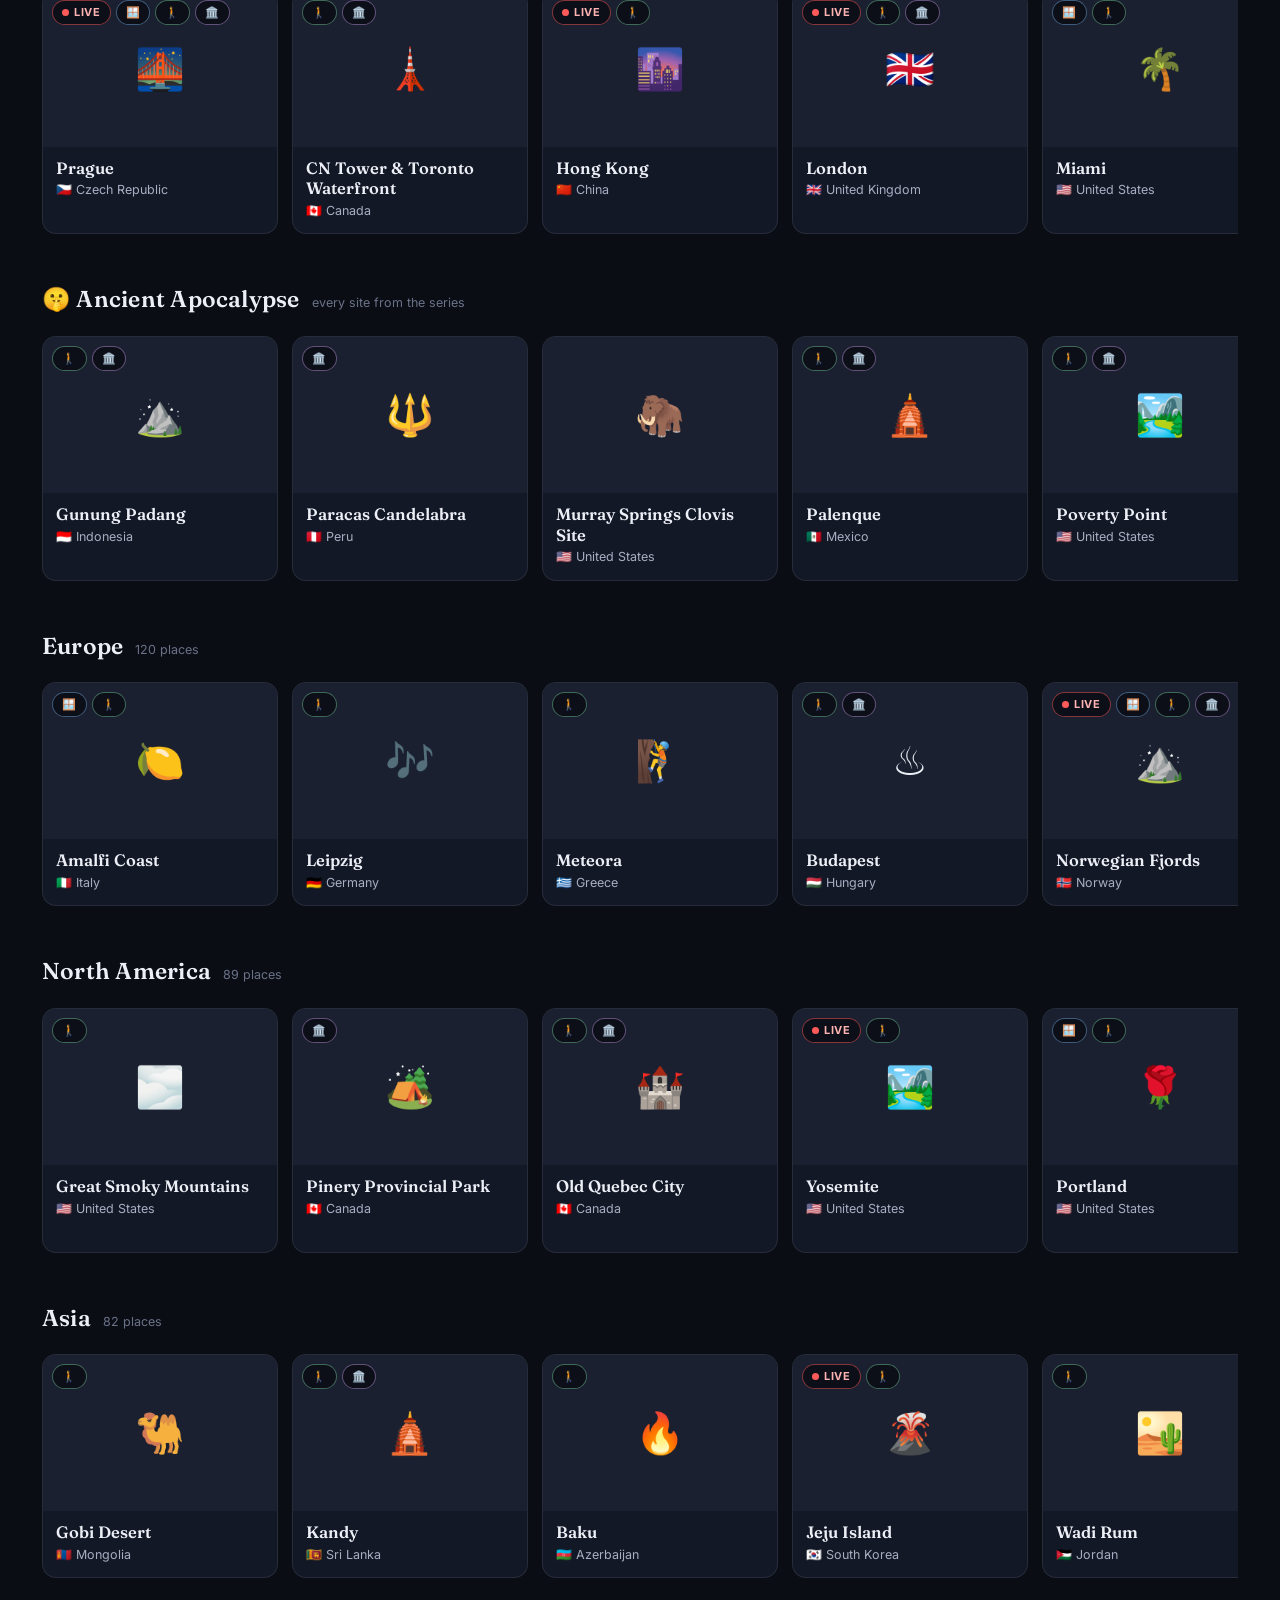
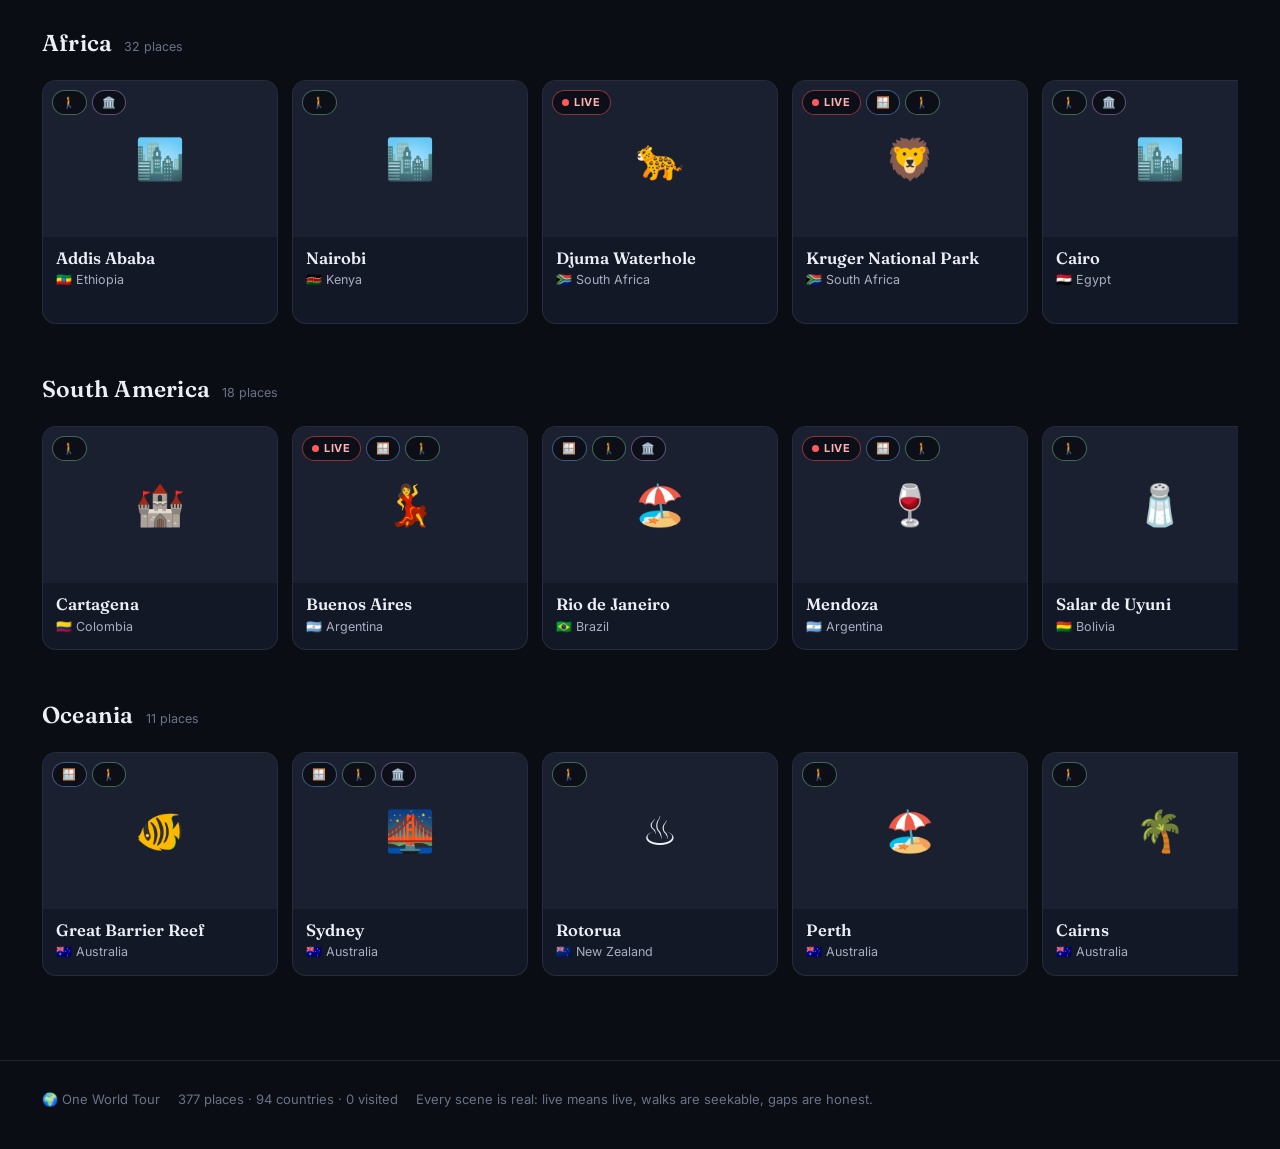
==== commit 57382e71: "Restyle only what the camera can see, and park the rest _applyZoomStyling wrote r, font-size and the" ====
--- a/index.html
+++ b/index.html
@@ -68,7 +68,8 @@
         <span><span class="swatch" style="background:#e8b54d"></span>Country · place</span>
         <span><span class="swatch" style="background:#ff5a5a"></span>Live cam streaming now</span>
         <span><span class="swatch" style="background:#7fd6a4"></span>Has a walking tour</span>
-        <span>Scroll to zoom · drag to pan · click a dot to arrive</span>
+        <span>Scroll or pinch to zoom · drag to pan · click a dot to arrive</span>
+        <span>Keyboard: <kbd>↑↓←→</kbd> pan · <kbd>+</kbd><kbd>−</kbd> zoom · <kbd>n</kbd><kbd>p</kbd> step · <kbd>Enter</kbd> open · <kbd>0</kbd> whole world</span>
       </div>
     </section>
 
--- a/css/map.css
+++ b/css/map.css
@@ -1,7 +1,9 @@
 /* ============================================================
    WORLDMAP — styles for the SVG map engine (js/worldmap.js).
    Software-rendering safe: flat fills, non-scaling strokes,
-   no filters/shadows/infinite animations.
+   no filters, no shadows. Exactly ONE infinite animation, the
+   live-cam pulse, and worldmap.js mounts it only on the handful
+   of live dots currently on screen (see _pulses there).
    ============================================================ */
 
 .wmap {
@@ -15,6 +17,30 @@
 }
 .wmap:active { cursor: grabbing; }
 .wmap svg { display: block; width: 100%; height: 100%; }
+
+/* The map is focusable and fully keyboard-drivable (arrows pan, +/- zoom,
+   n/p walk the places in view), so it has to SHOW that it has focus. */
+.wmap:focus { outline: none; }
+.wmap:focus-visible { outline: 2px solid var(--gold); outline-offset: 2px; }
+
+/* Where a keyboard guess lands in the City Guesser: dead centre. Only
+   drawn for keyboard focus — a mouse player aims with the cursor and a
+   permanent crosshair would just look like someone else's pin. */
+.wmap-pick:focus-visible::after {
+  content: '';
+  position: absolute; left: 50%; top: 50%;
+  width: 26px; height: 26px; margin: -13px 0 0 -13px;
+  border: 1.5px solid rgba(255, 90, 90, 0.9); border-radius: 50%;
+  pointer-events: none;
+}
+
+/* The aria-live region worldmap.js narrates the keyboard walk into.
+   Off-screen, not display:none — a hidden region is never announced. */
+.wmap-sr {
+  position: absolute; width: 1px; height: 1px;
+  margin: -1px; padding: 0; overflow: hidden;
+  clip-path: inset(50%); white-space: nowrap; border: 0;
+}
 
 /* land */
 .wmap-land path {
@@ -64,9 +90,42 @@
   fill: #fff; stroke: #0a0d14; stroke-width: 3px;
 }
 .wmap-city.wm-hot .city-label { fill: #fff; }
+/* The dark outline that keeps a name readable over land. stroke-width
+   here is only the pre-zoom starting value: it is measured in MAP units,
+   so worldmap.js re-pins it in screen pixels on every zoom (HALO_PX).
+   Left to this fixed 2.5 it grew with the camera and printed a ~60px
+   black slab over every neighbouring city once you reached Japan. */
 .city-label {
   fill: #c7cddf; font-family: 'Inter', sans-serif; font-weight: 500;
   paint-order: stroke; stroke: rgba(7, 10, 18, 0.85); stroke-width: 2.5px;
+}
+
+/* ---- live-cam pulse ----
+   A camera that is streaming RIGHT NOW is what this atlas has that an
+   atlas doesn't, and it was reading as one more coloured dot. The ring
+   lives in its own layer UNDER the dots (worldmap.js: gPulse), because
+   the hover highlight re-appends a city group to raise it and that
+   restart would visibly stutter the animation every time the cursor
+   passed by. Scale, not `r`: a CSS `r` would override the attribute
+   worldmap.js writes to keep the ring pinned to 4 screen px at any zoom. */
+.wmap-pulse { pointer-events: none; display: none; }
+.wmap-citymode .wmap-pulse { display: block; }
+.dot-pulse {
+  fill: none; stroke: #ff5a5a; stroke-width: 1.5px;
+  vector-effect: non-scaling-stroke;
+  opacity: 0;                       /* invisible until worldmap.js says .on */
+  transform-box: fill-box; transform-origin: center;
+}
+.dot-pulse.on { animation: wm-pulse 2.4s ease-out infinite; }
+@keyframes wm-pulse {
+  0%   { transform: scale(1);   opacity: 0.6; }
+  70%  { transform: scale(3.6); opacity: 0; }
+  100% { transform: scale(3.6); opacity: 0; }
+}
+/* worldmap.js already declines to mount these under reduced motion; this
+   is the same promise kept if the preference flips mid-animation. */
+@media (prefers-reduced-motion: reduce) {
+  .dot-pulse.on { animation: none; opacity: 0; }
 }
 
 /* ---- pins & route lines (guesser, journeys) ---- */
--- a/css/home.css
+++ b/css/home.css
@@ -51,6 +51,14 @@
   display: inline-block; width: 9px; height: 9px; border-radius: 50%;
   margin-right: 6px; vertical-align: 0;
 }
+/* The map is fully keyboard-drivable, which is worth saying out loud —
+   nobody guesses that n/p walks the places in view. */
+.map-legend kbd {
+  display: inline-block; padding: 1px 5px; margin: 0 1px;
+  border: 1px solid var(--line-hard); border-radius: 5px;
+  background: rgba(255, 255, 255, 0.04);
+  font: 500 11px/1.5 'Inter', sans-serif; color: var(--ink);
+}
 
 /* ---------------- curated routes band ---------------- */
 .trips-band { margin-top: 8px; }
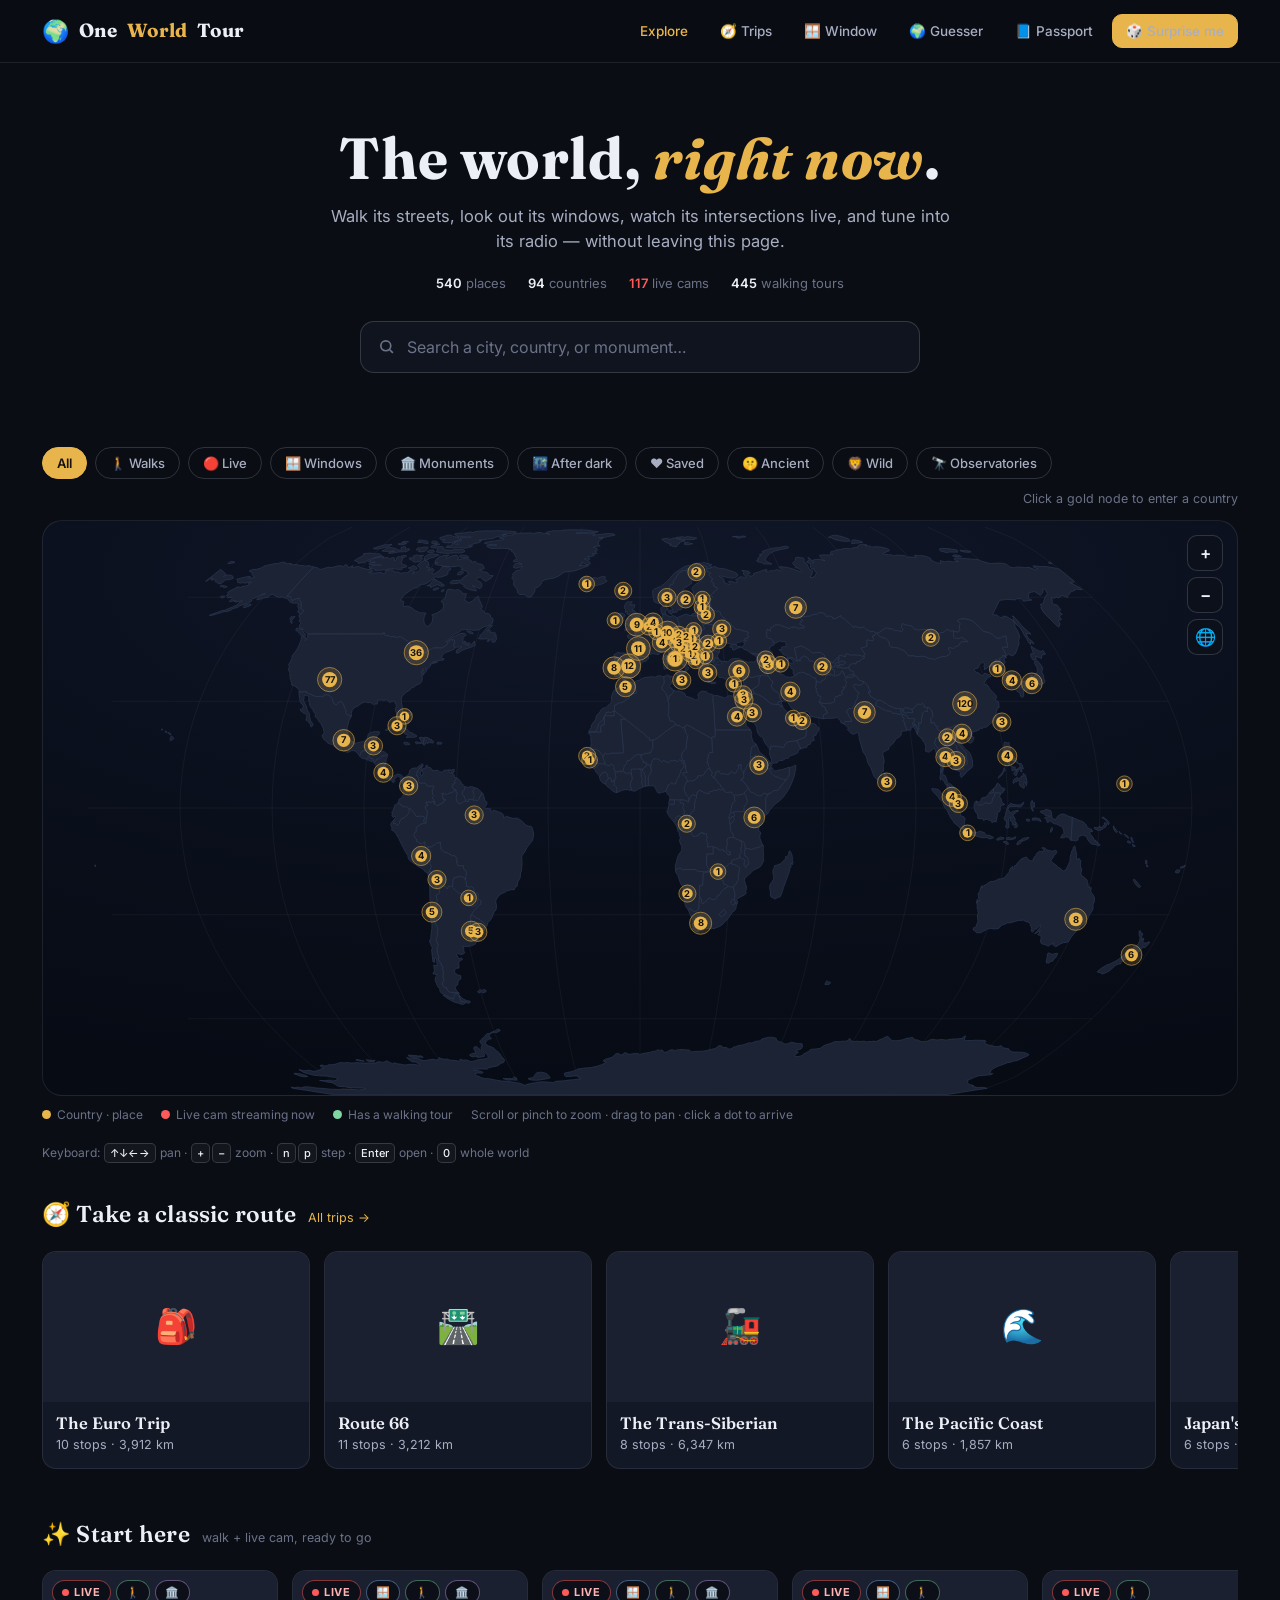
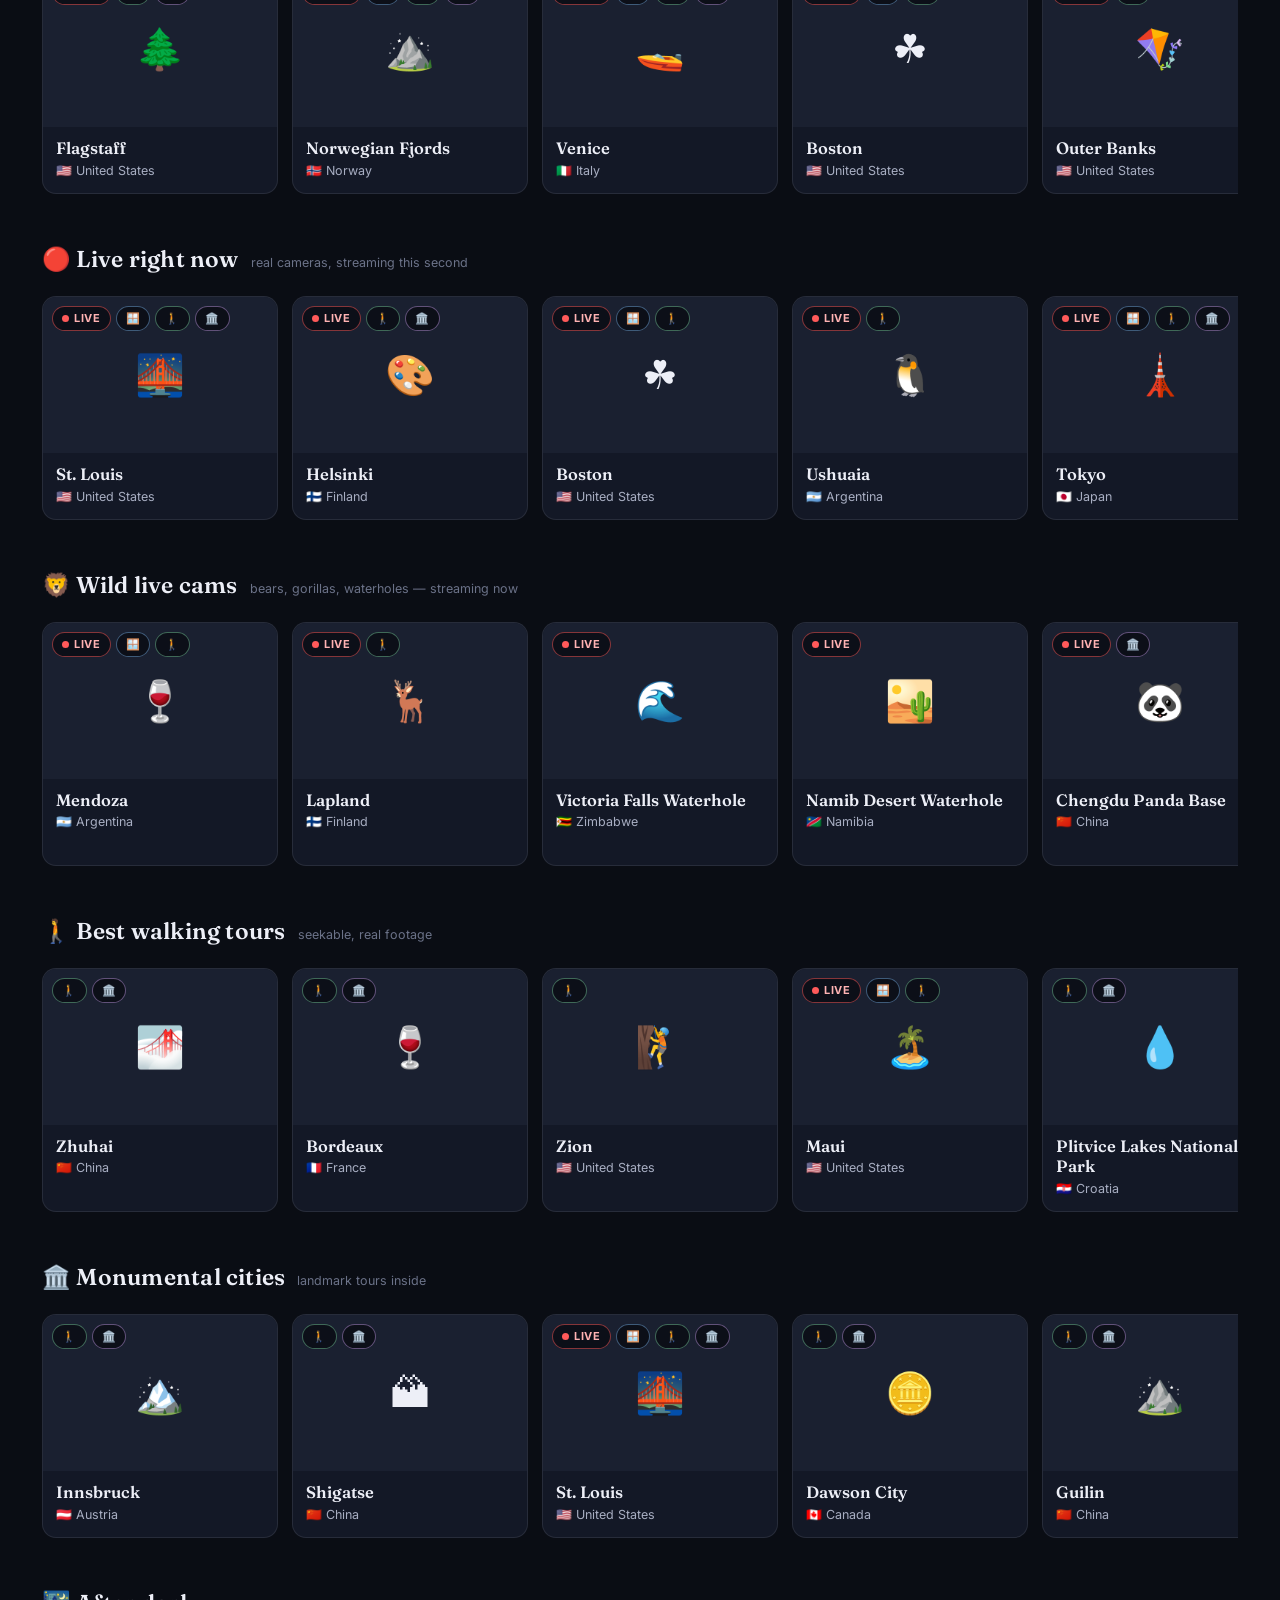
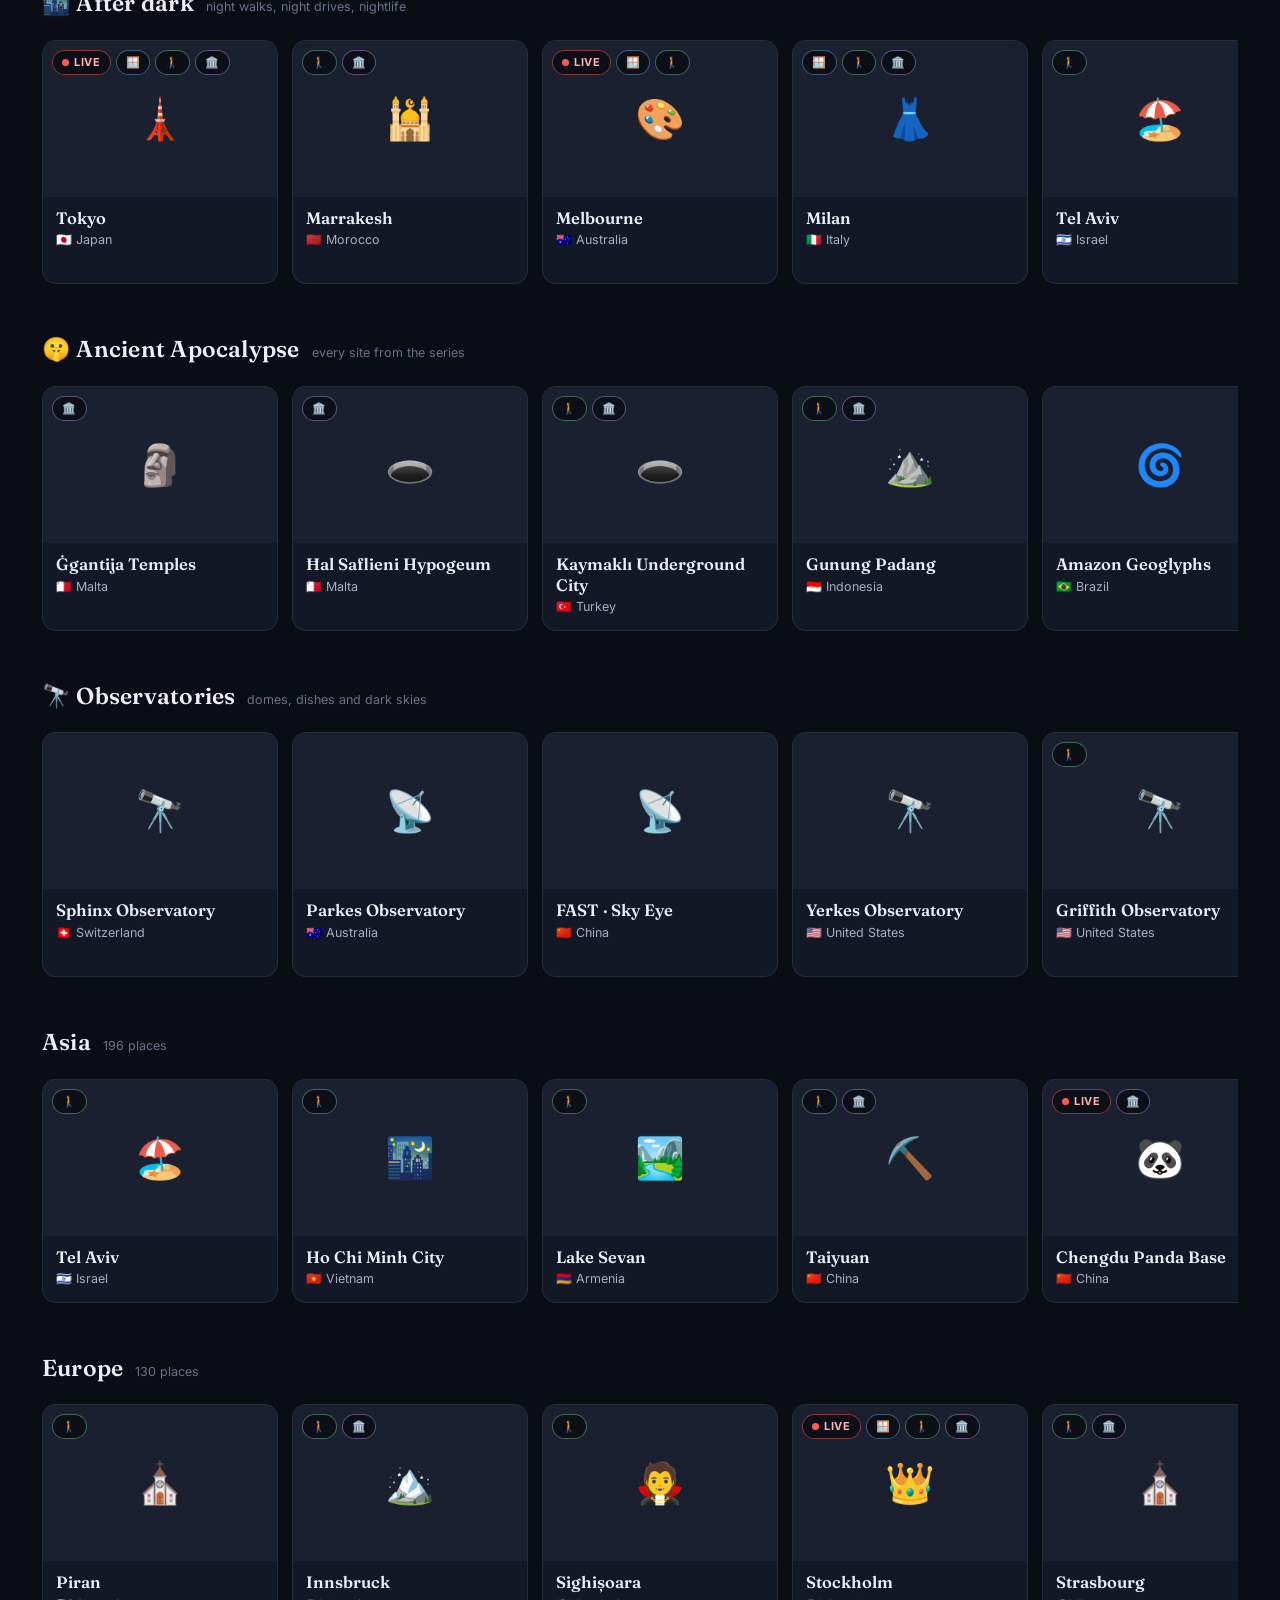
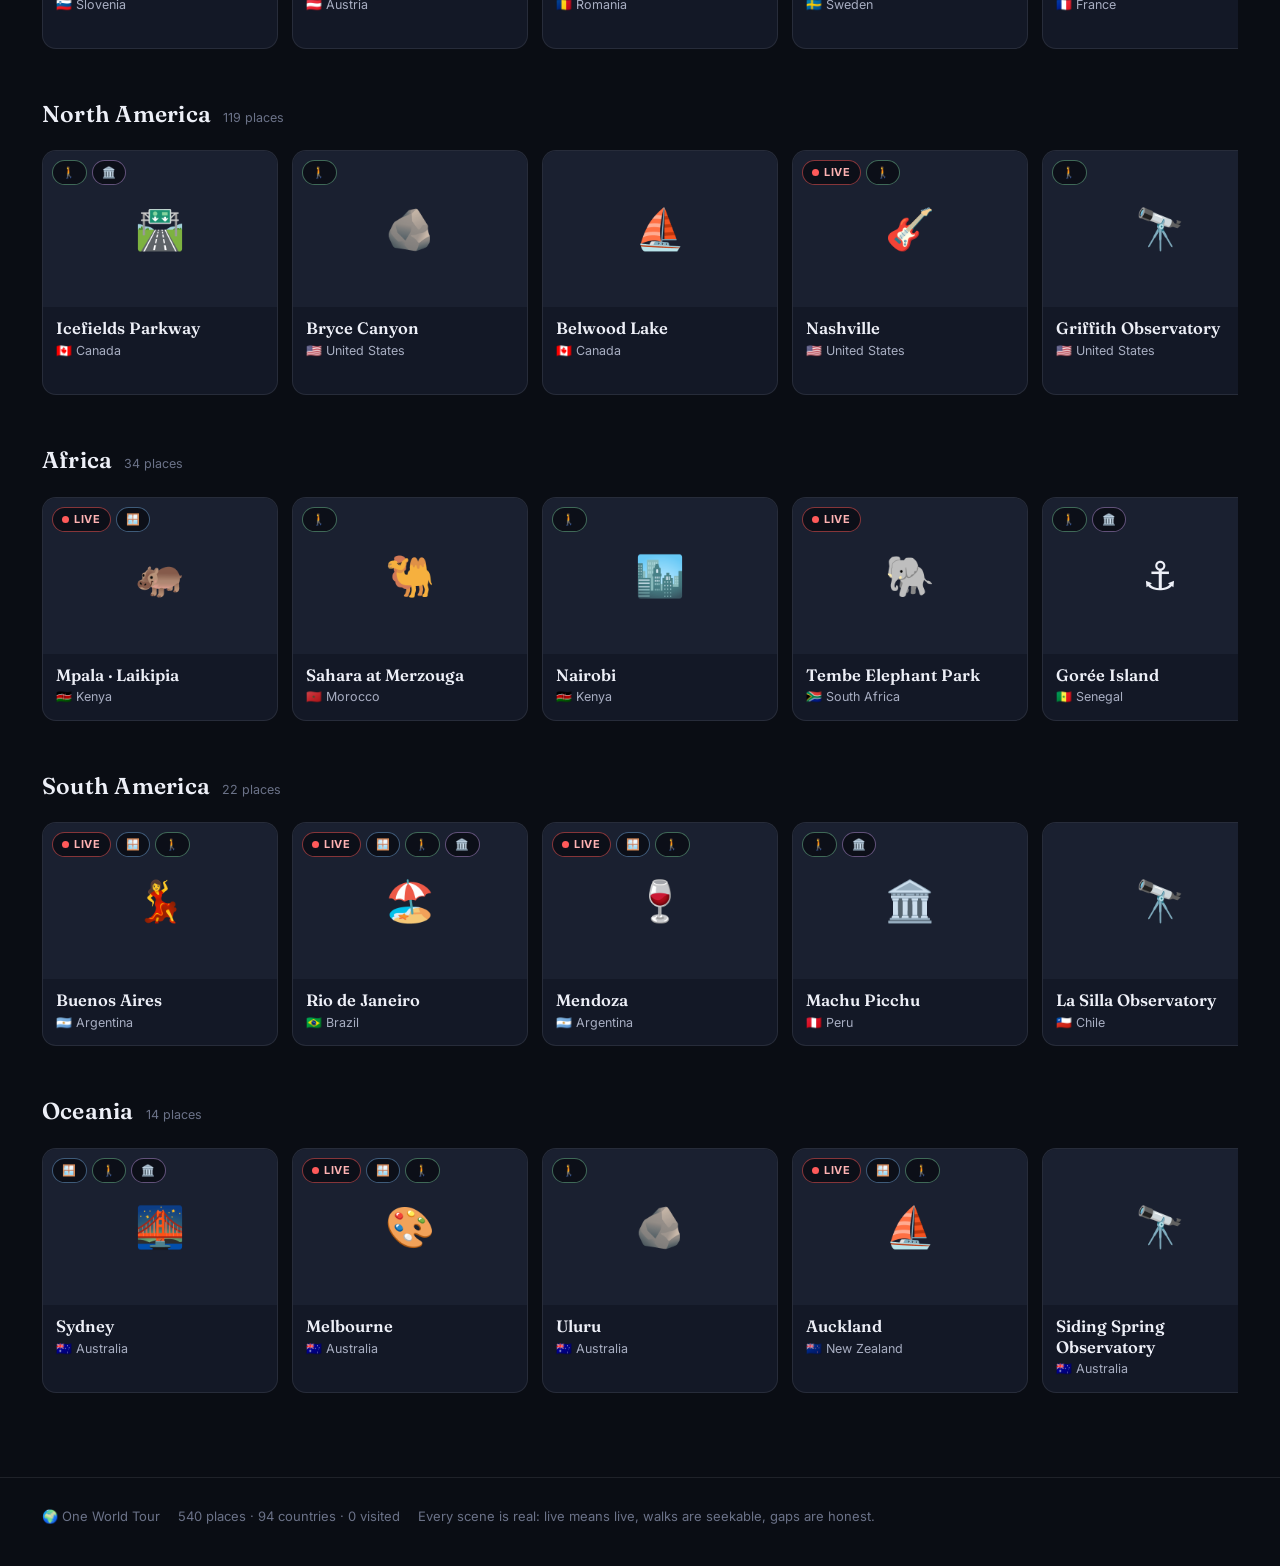
==== commit a96c7218: "Point the atlas at the sky, and teach the vetter about namesakes A third collection region beside an" ====
--- a/index.html
+++ b/index.html
@@ -4,7 +4,7 @@
   <meta charset="UTF-8">
   <meta name="viewport" content="width=device-width, initial-scale=1.0">
   <title>One World Tour — the world, right now</title>
-  <meta name="description" content="Step into 375 places across 94 countries: walking tours, 24/7 live cams, live window views, local radio.">
+  <meta name="description" content="Step into 540 places across 94 countries: walking tours, 24/7 live cams, live window views, local radio.">
   <link rel="icon" href="data:image/svg+xml,<svg xmlns=%22http://www.w3.org/2000/svg%22 viewBox=%220 0 100 100%22><text y=%22.9em%22 font-size=%2290%22>🌍</text></svg>">
   <link rel="stylesheet" href="css/theme.css">
   <link rel="stylesheet" href="css/map.css">
@@ -54,6 +54,7 @@
           <button class="chip" data-f="saved">♥ Saved</button>
           <button class="chip" data-f="ancient">🤫 Ancient</button>
           <button class="chip" data-f="wild">🦁 Wild</button>
+          <button class="chip" data-f="observatory">🔭 Observatories</button>
         </div>
         <span class="hint" id="map-hint">Click a gold node to enter a country</span>
       </div>
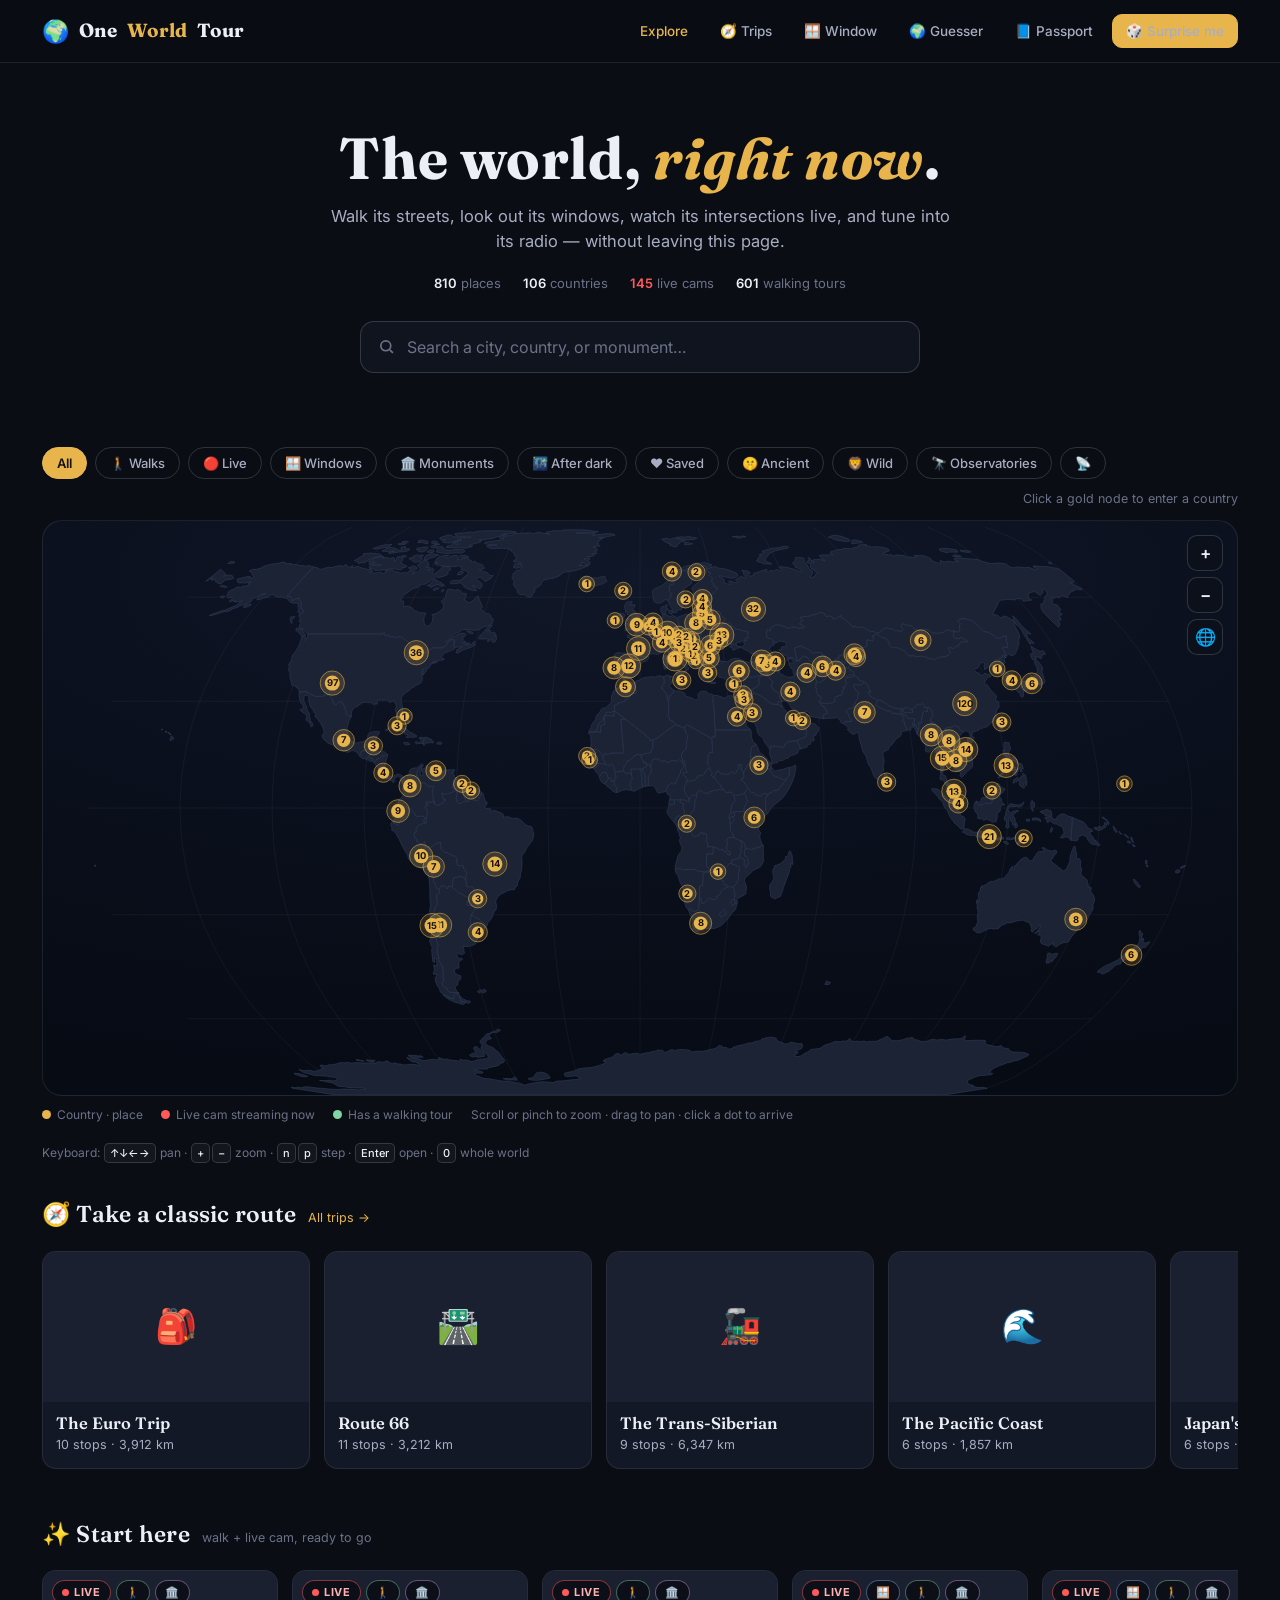
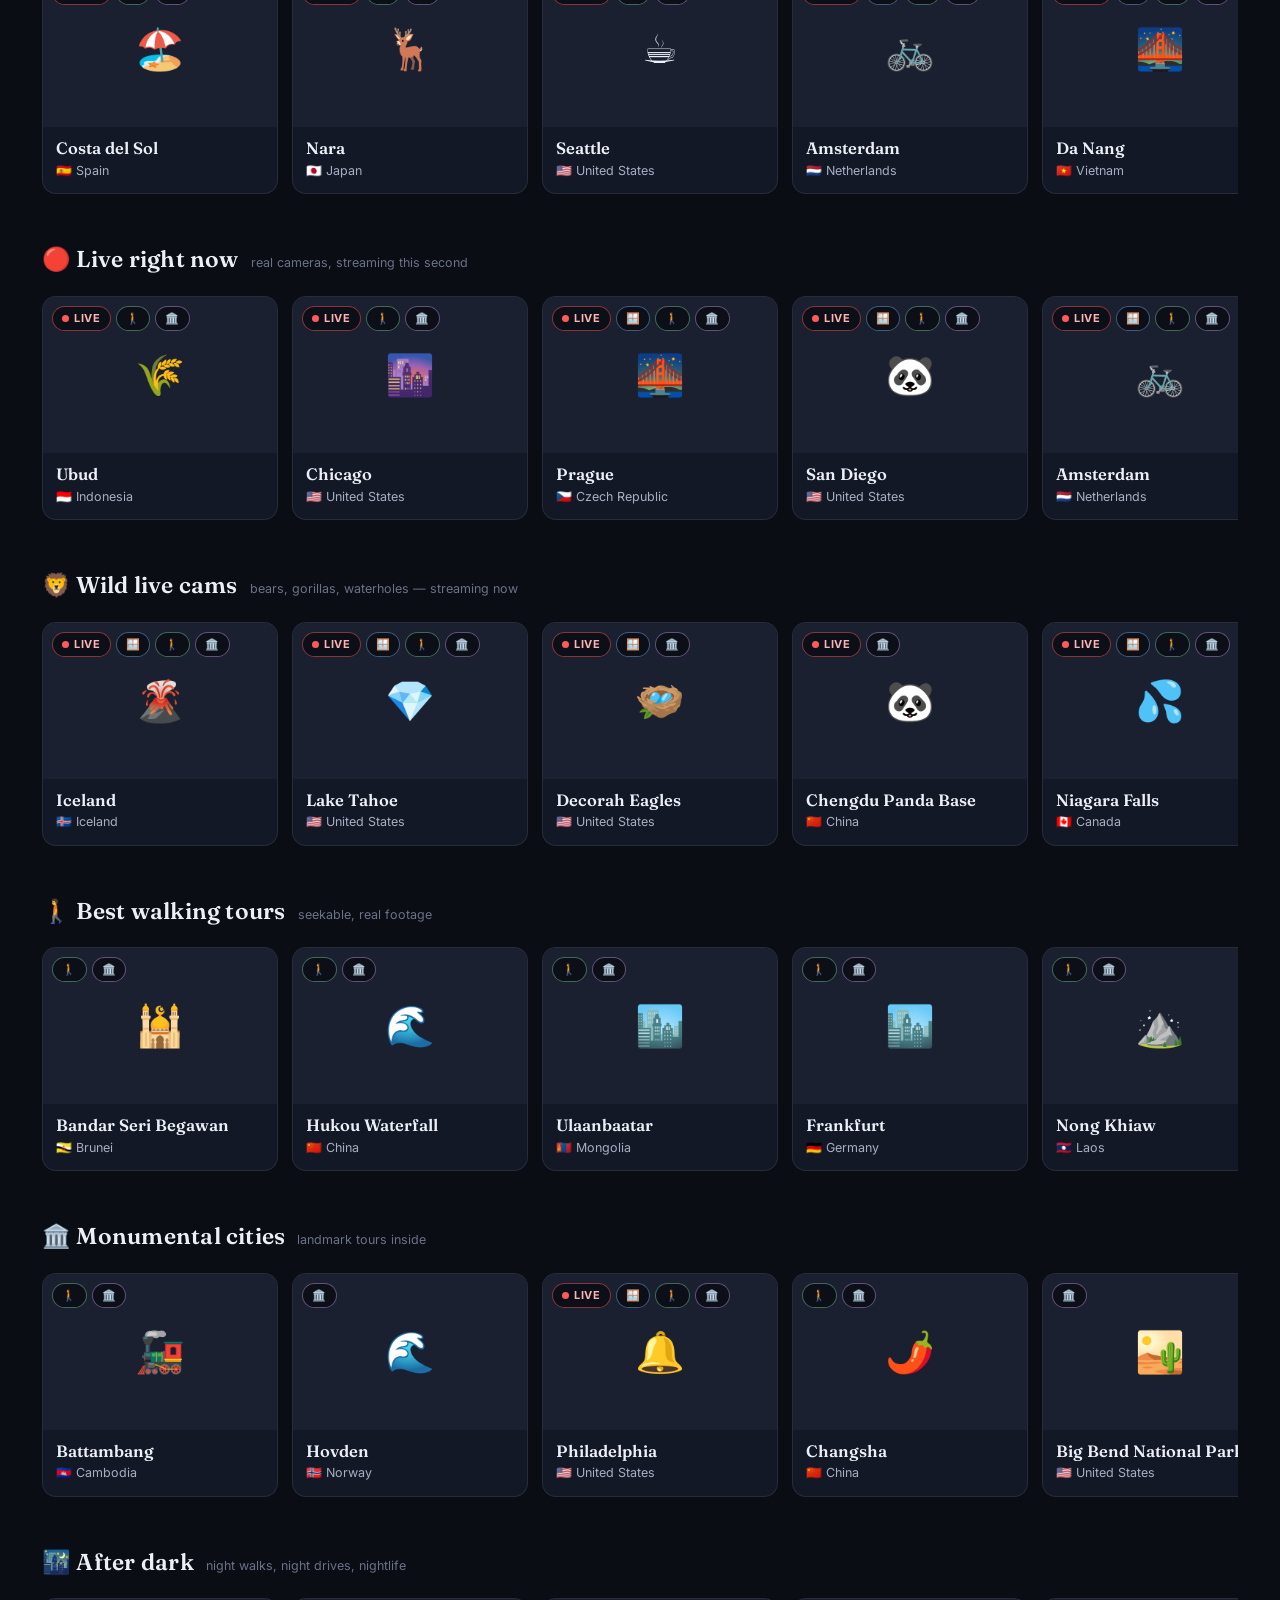
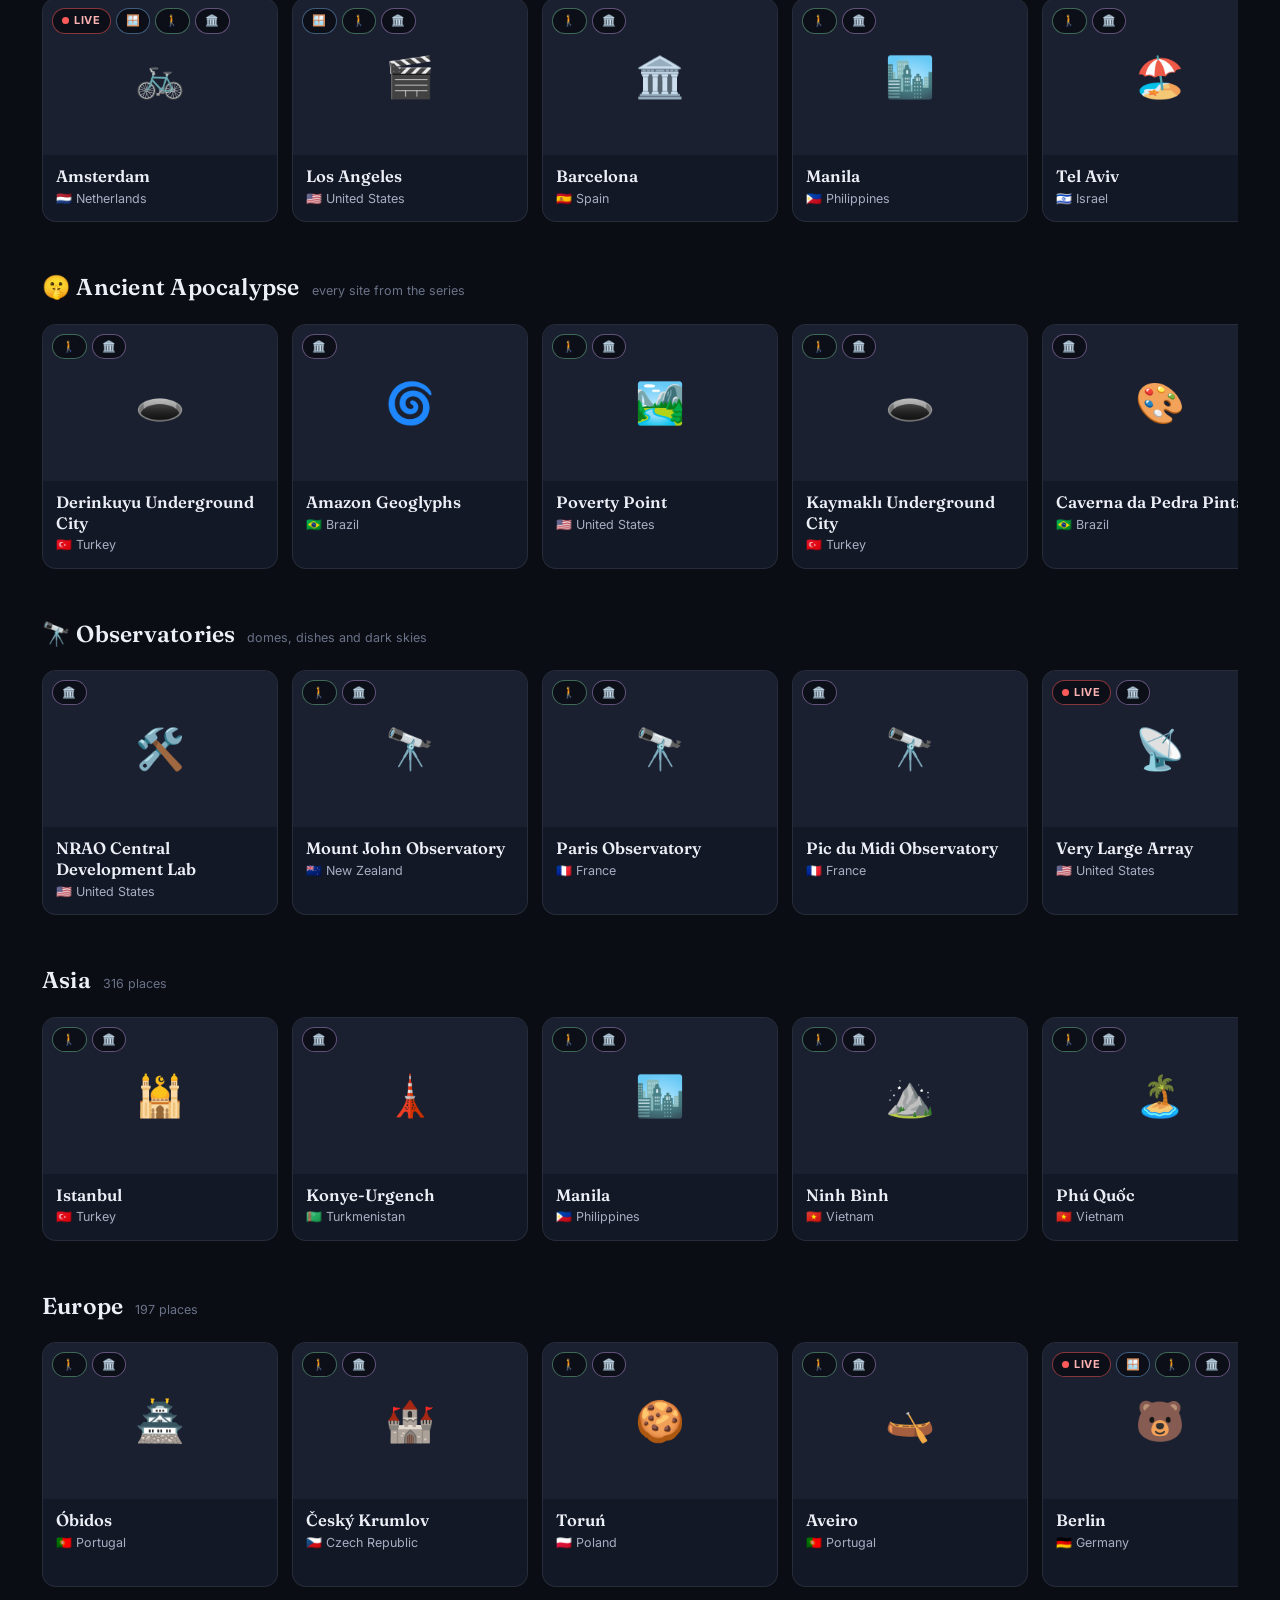
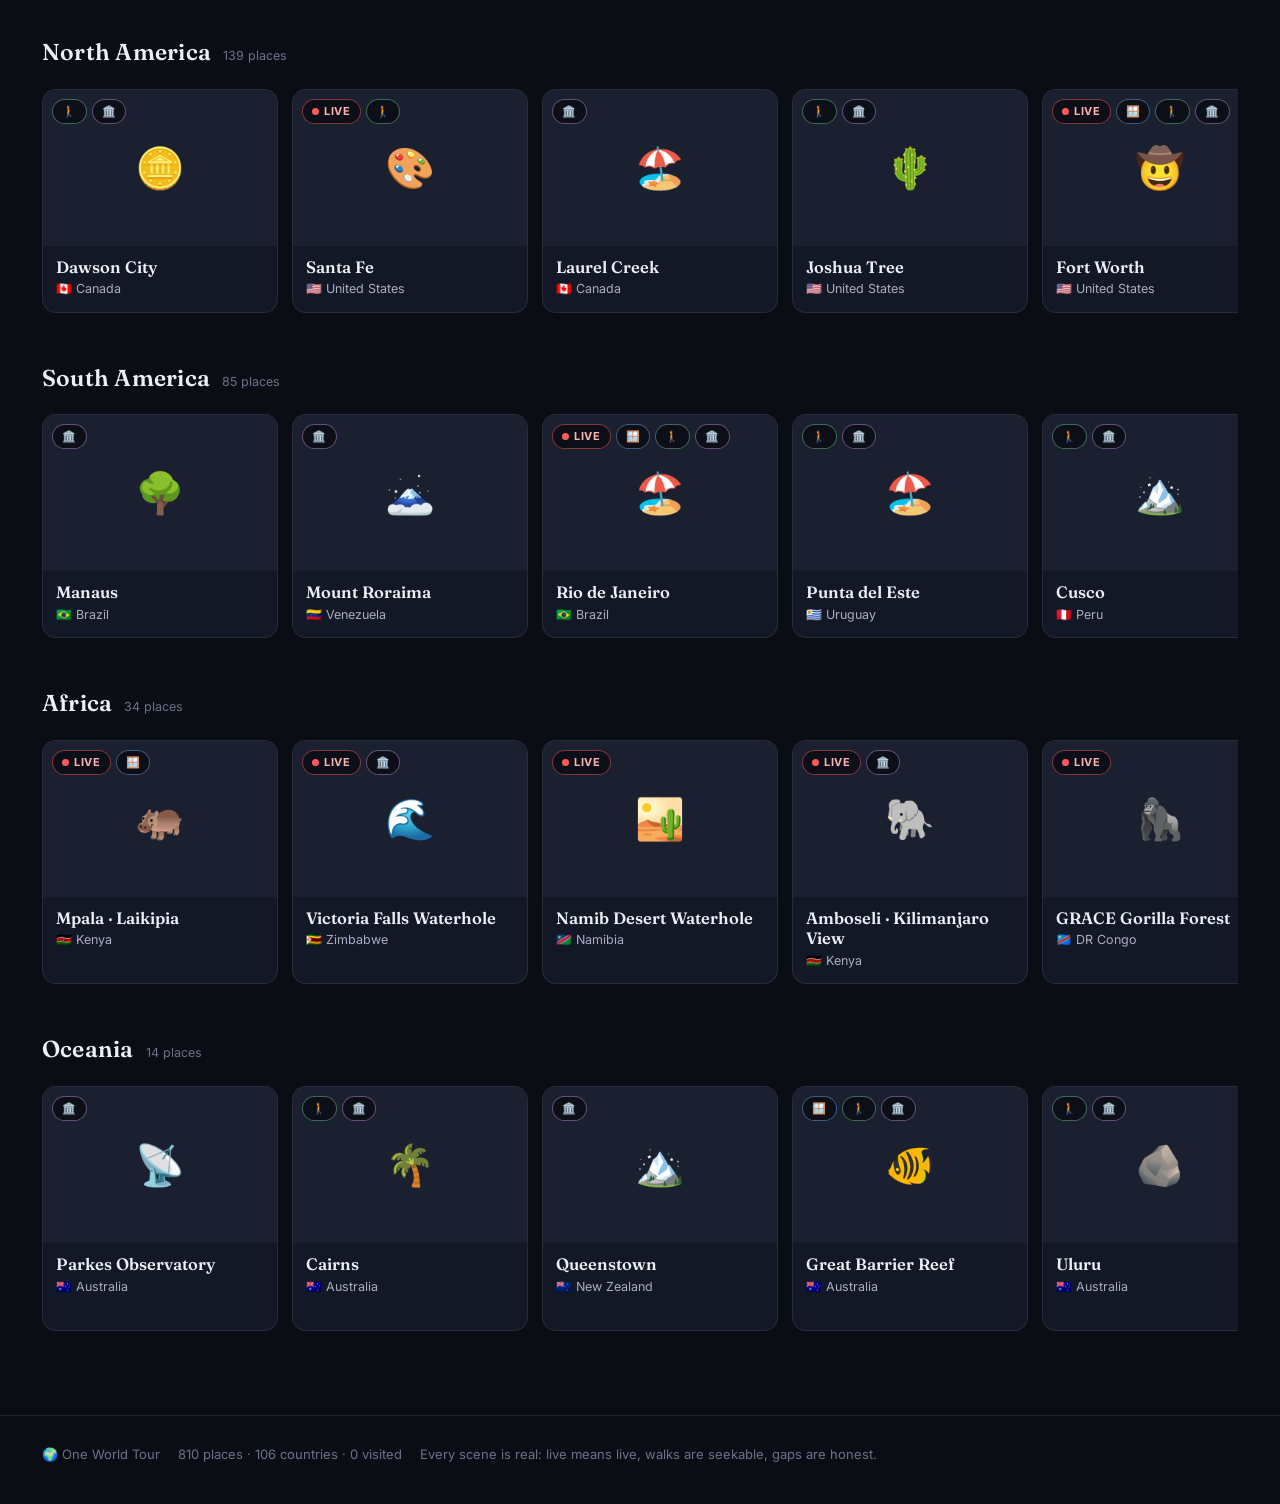
==== commit e50fbfb6: "Put Hovden on the map, and give two places a shelf of their own Hovden is a fishing village in Bø Mu" ====
--- a/index.html
+++ b/index.html
@@ -55,6 +55,12 @@
           <button class="chip" data-f="ancient">🤫 Ancient</button>
           <button class="chip" data-f="wild">🦁 Wild</button>
           <button class="chip" data-f="observatory">🔭 Observatories</button>
+          <!-- No text label, on purpose. No aria-label either: the emoji IS
+               the content, and screen readers announce it as "satellite
+               antenna", which is exactly what a sighted user gets. An
+               aria-label naming the category would spoil it for one
+               audience only. -->
+          <button class="chip" data-f="dish">📡</button>
         </div>
         <span class="hint" id="map-hint">Click a gold node to enter a country</span>
       </div>
--- a/css/map.css
+++ b/css/map.css
@@ -99,6 +99,21 @@
   fill: #c7cddf; font-family: 'Inter', sans-serif; font-weight: 500;
   paint-order: stroke; stroke: rgba(7, 10, 18, 0.85); stroke-width: 2.5px;
 }
+
+/* ---- fanned places (worldmap.js: _buildFans / _fanOut) ----
+   Cape Town, Table Mountain and Camps Bay are 5 km apart — one dot's
+   worth of screen at every zoom this camera can reach. They're pushed
+   onto a small ring so all three can be seen and aimed at, and each
+   keeps a hairline back to where it really is. The leader is what makes
+   the nudge honest, so it is drawn whenever the dot is off its mark.
+   `wm-kin` = "a sibling of the dot you're on": the group lights up
+   together, which is how you learn it IS a group. */
+.city-leader {
+  stroke: rgba(232, 181, 77, 0.42); stroke-width: 1px; fill: none;
+}
+.wmap-city.wm-kin .city-leader,
+.wmap-city.wm-hot .city-leader { stroke: rgba(232, 181, 77, 0.95); }
+.wmap-city.wm-kin .city-label { fill: #e8d9b4; }
 
 /* ---- live-cam pulse ----
    A camera that is streaming RIGHT NOW is what this atlas has that an
@@ -165,6 +180,11 @@
   max-width: 240px; white-space: nowrap;
 }
 .wmap-tip b { color: var(--gold); }
+/* the "+2 nearby, nudged apart" line a fanned dot owns up to */
+.wmap-tip .tip-fan {
+  display: block; margin-top: 2px; font-size: 11px; font-style: normal;
+  color: var(--ink-dim);
+}
 
 /* ---- map chrome (zoom buttons etc.) ---- */
 .wmap-ctl {
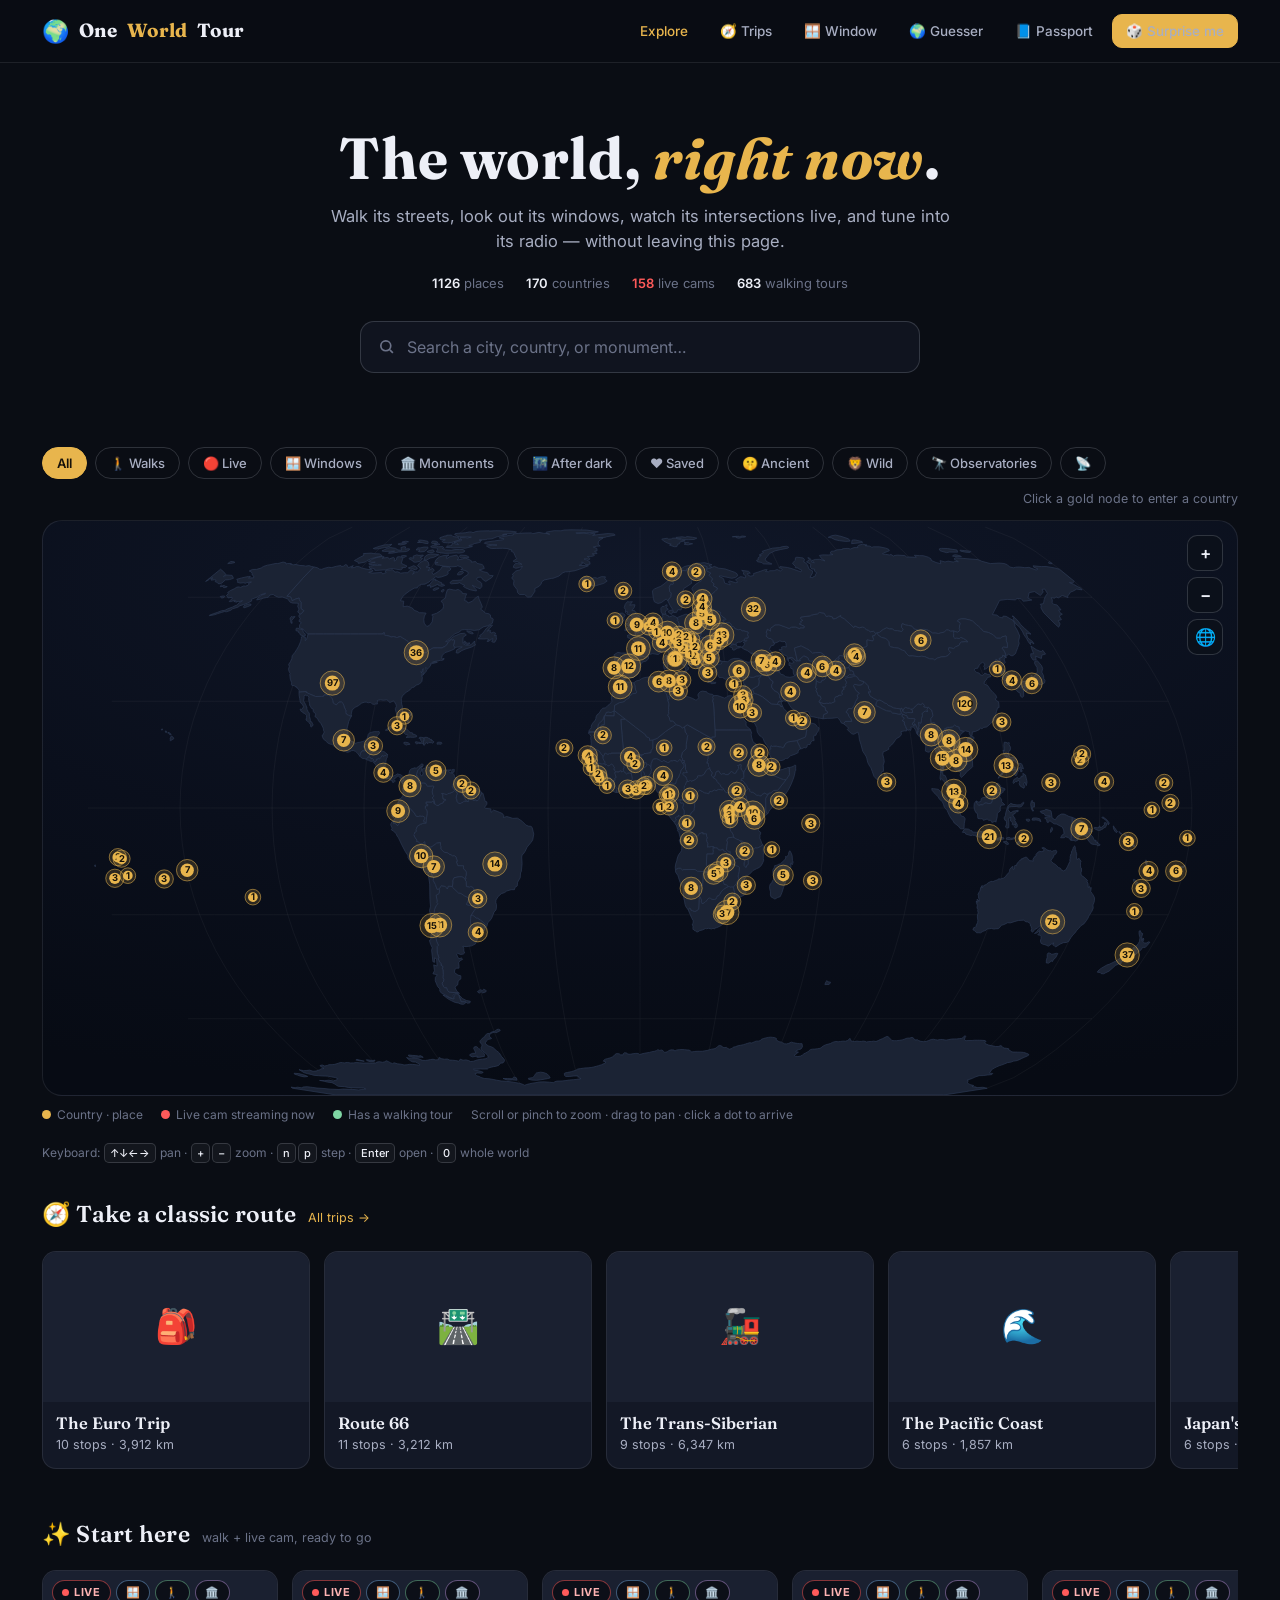
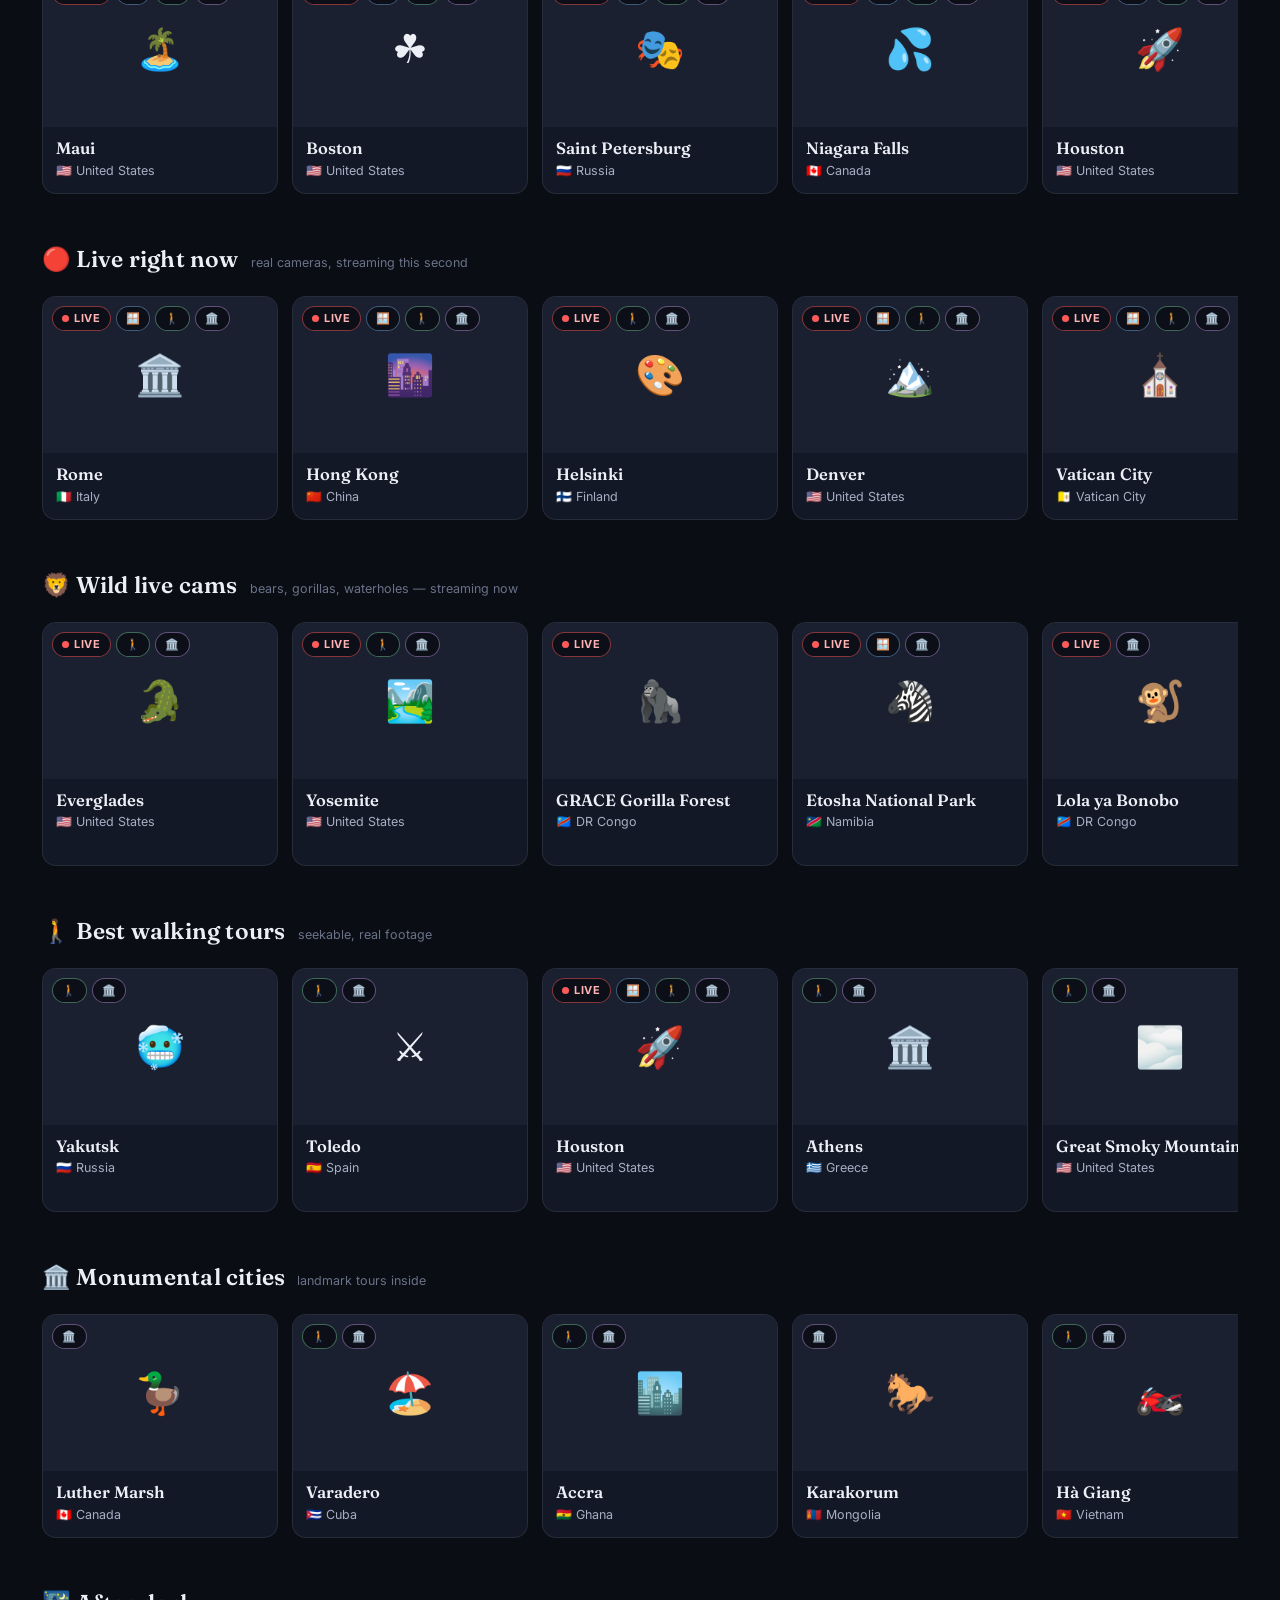
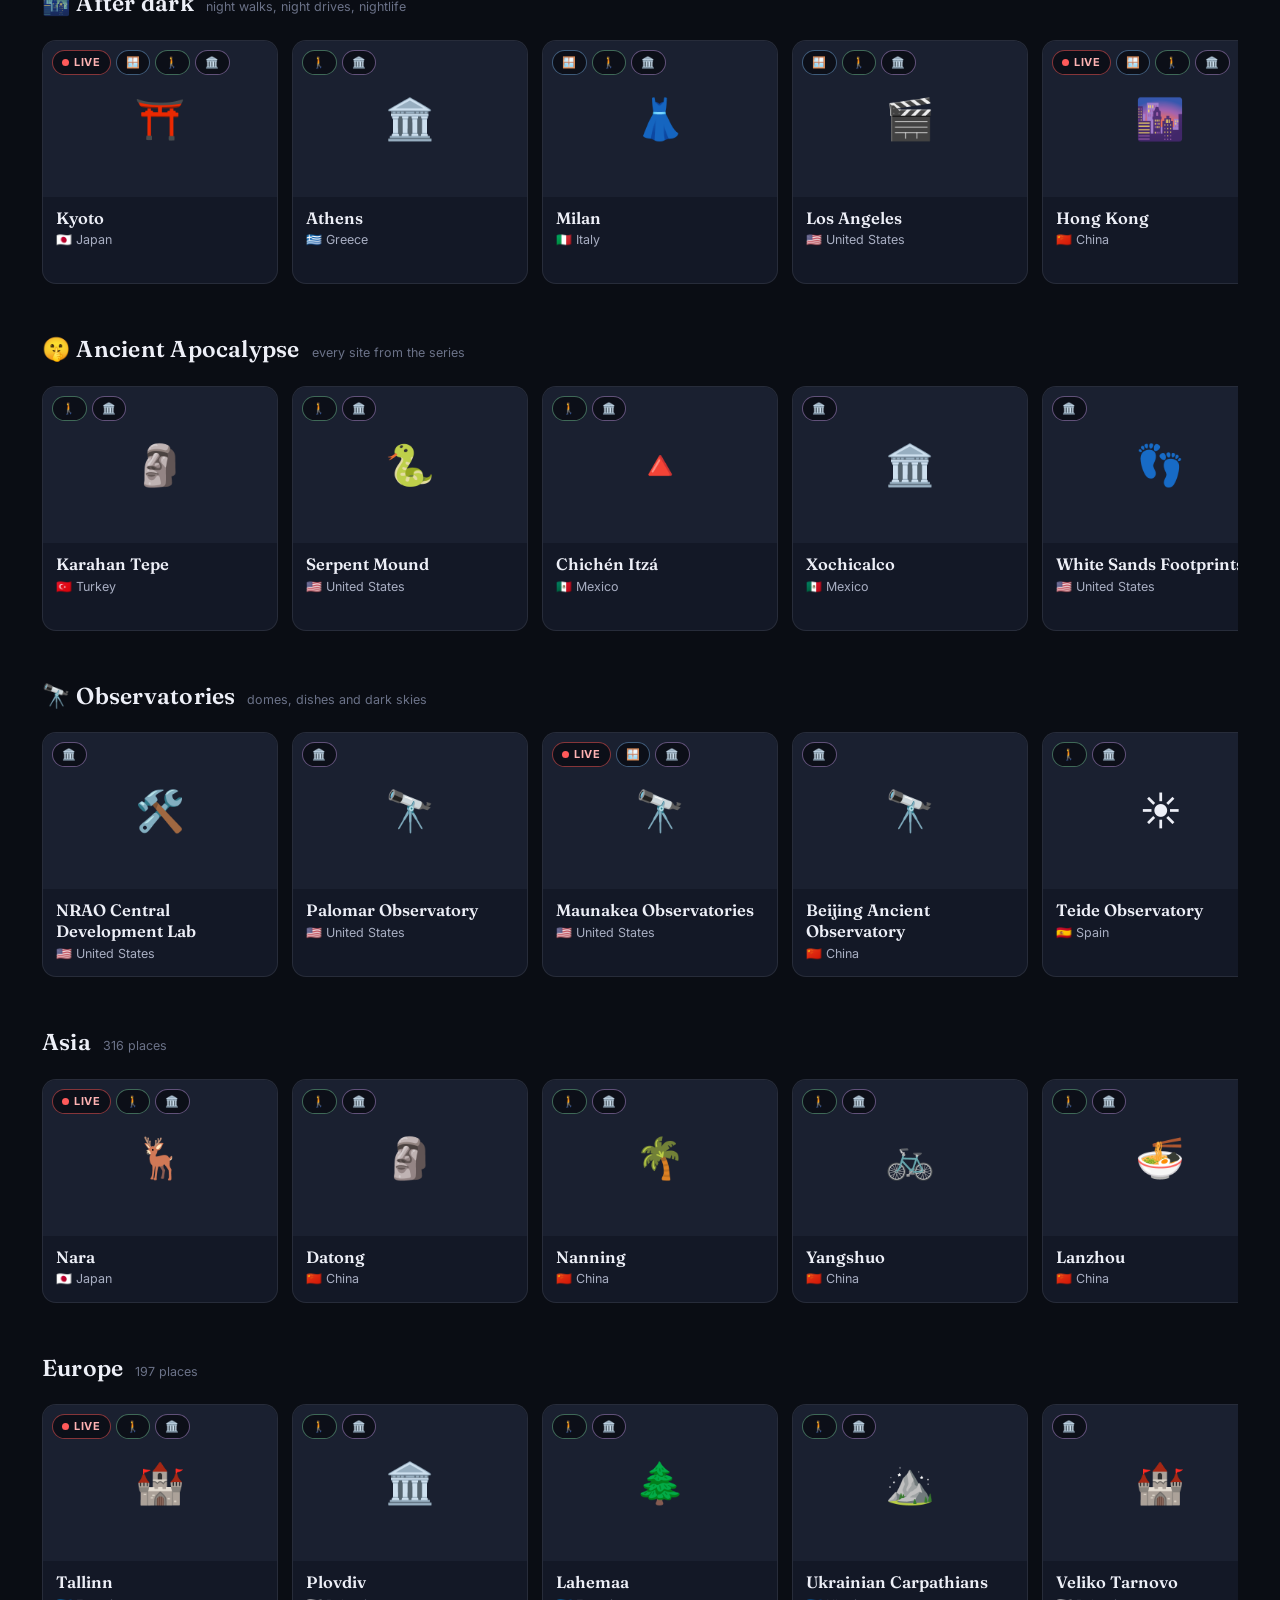
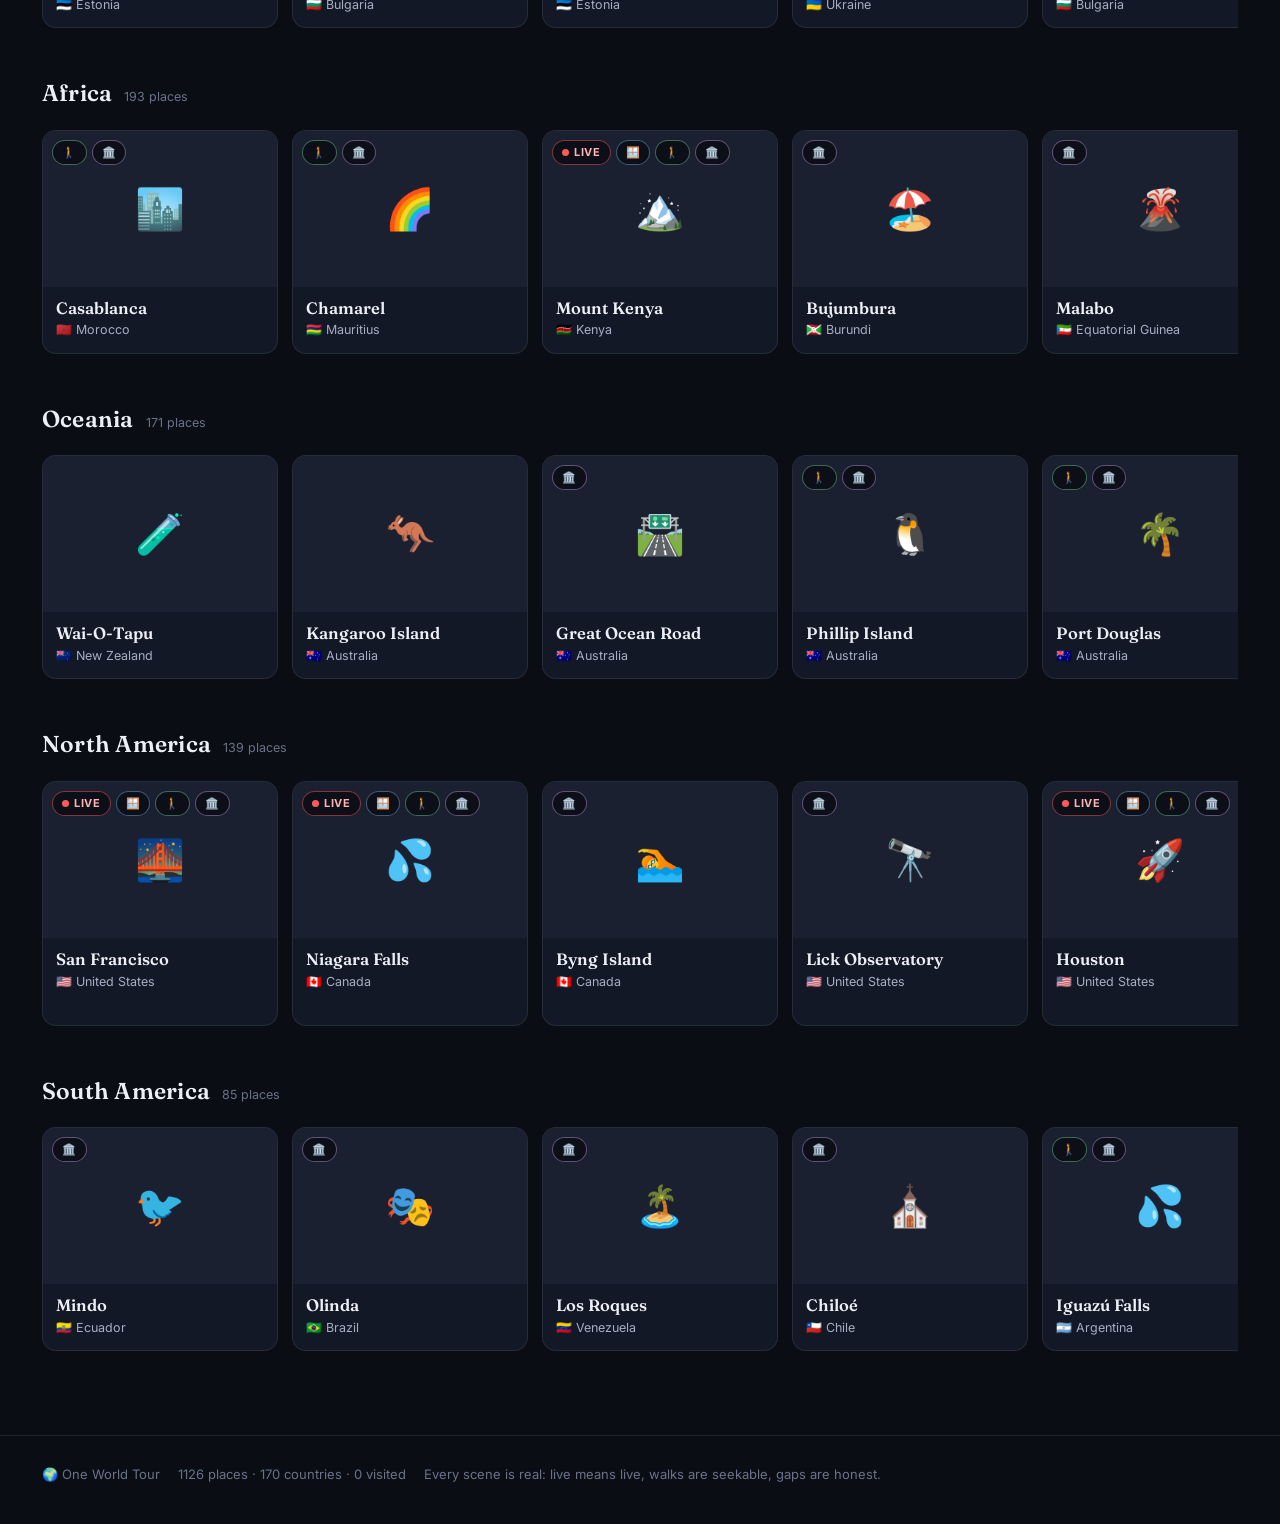
==== commit 6ea34922: "Take Oceania from 11 places to 168 The atlas had Sydney, Melbourne, Uluru and a handful of New Zeala" ====
--- a/index.html
+++ b/index.html
@@ -4,7 +4,7 @@
   <meta charset="UTF-8">
   <meta name="viewport" content="width=device-width, initial-scale=1.0">
   <title>One World Tour — the world, right now</title>
-  <meta name="description" content="Step into 540 places across 94 countries: walking tours, 24/7 live cams, live window views, local radio.">
+  <meta name="description" content="Step into 1,126 places across 170 countries: walking tours, 24/7 live cams, live window views, local radio.">
   <link rel="icon" href="data:image/svg+xml,<svg xmlns=%22http://www.w3.org/2000/svg%22 viewBox=%220 0 100 100%22><text y=%22.9em%22 font-size=%2290%22>🌍</text></svg>">
   <link rel="stylesheet" href="css/theme.css">
   <link rel="stylesheet" href="css/map.css">
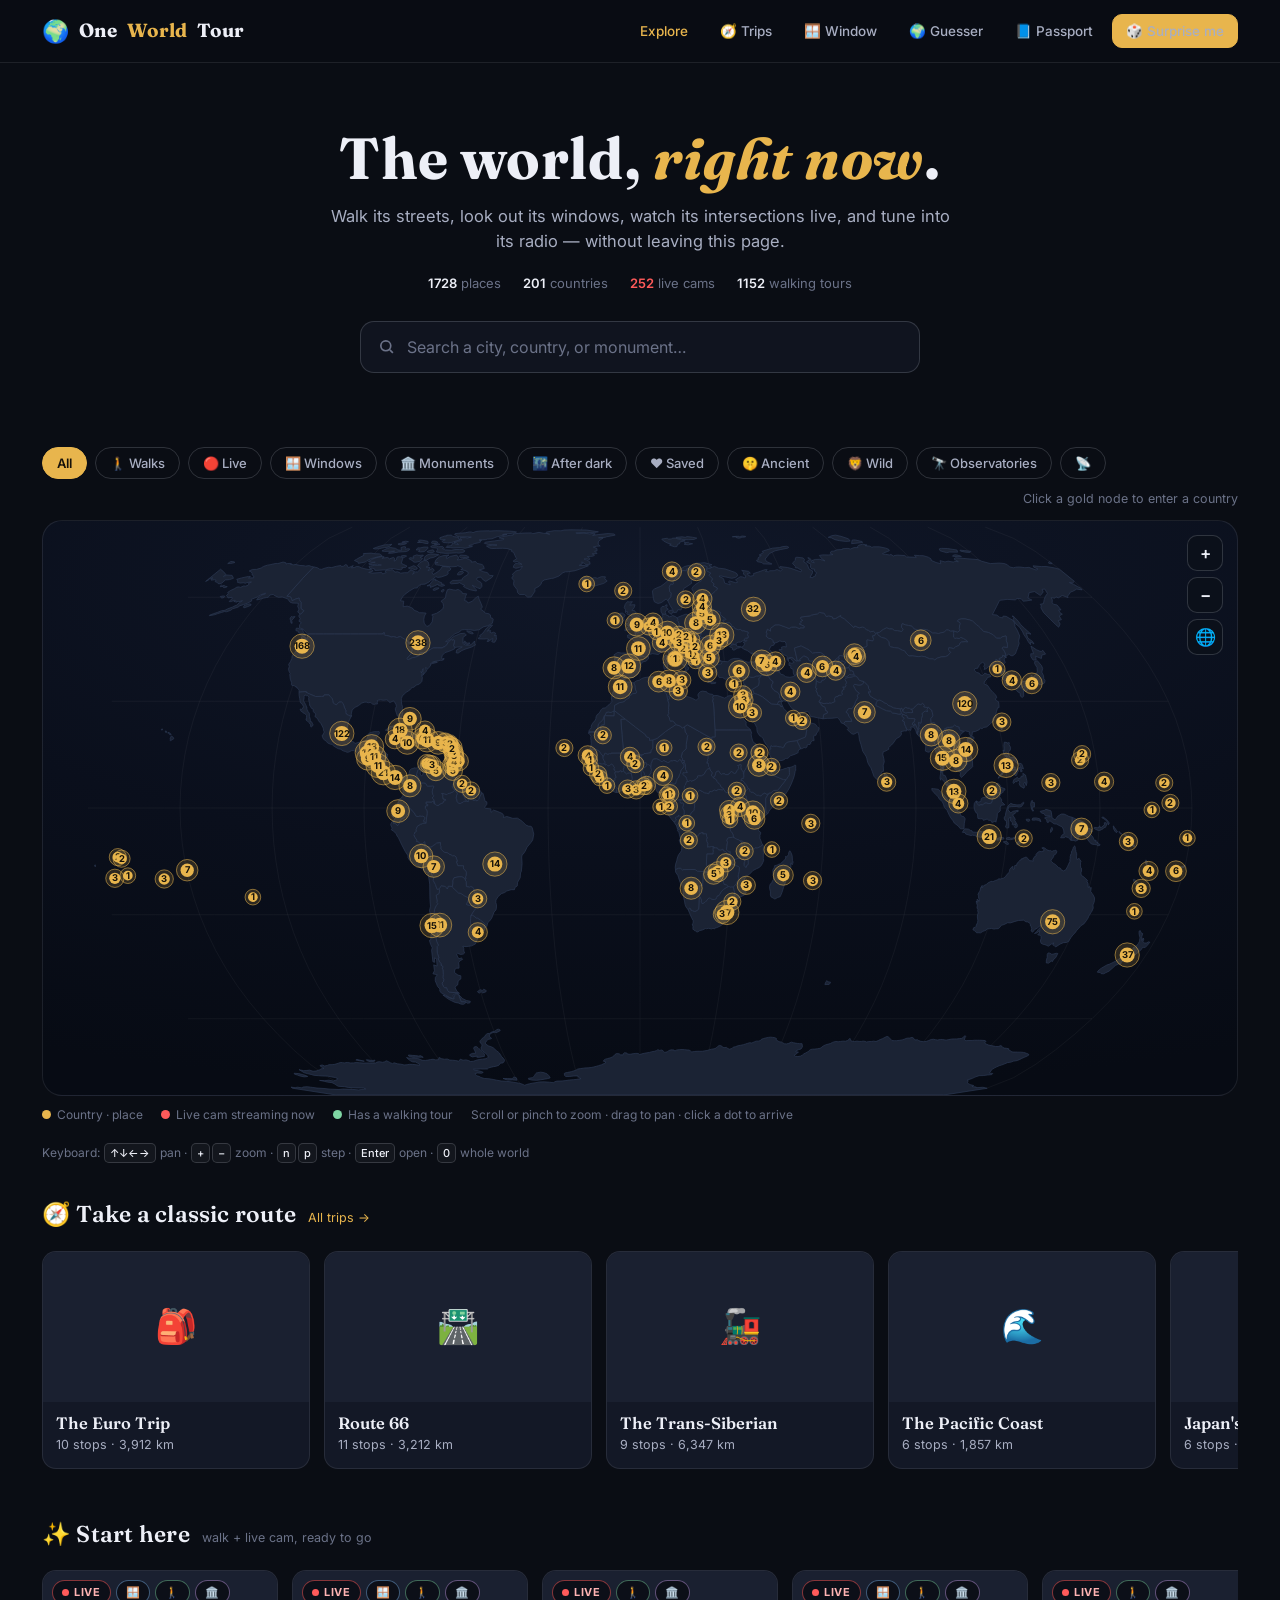
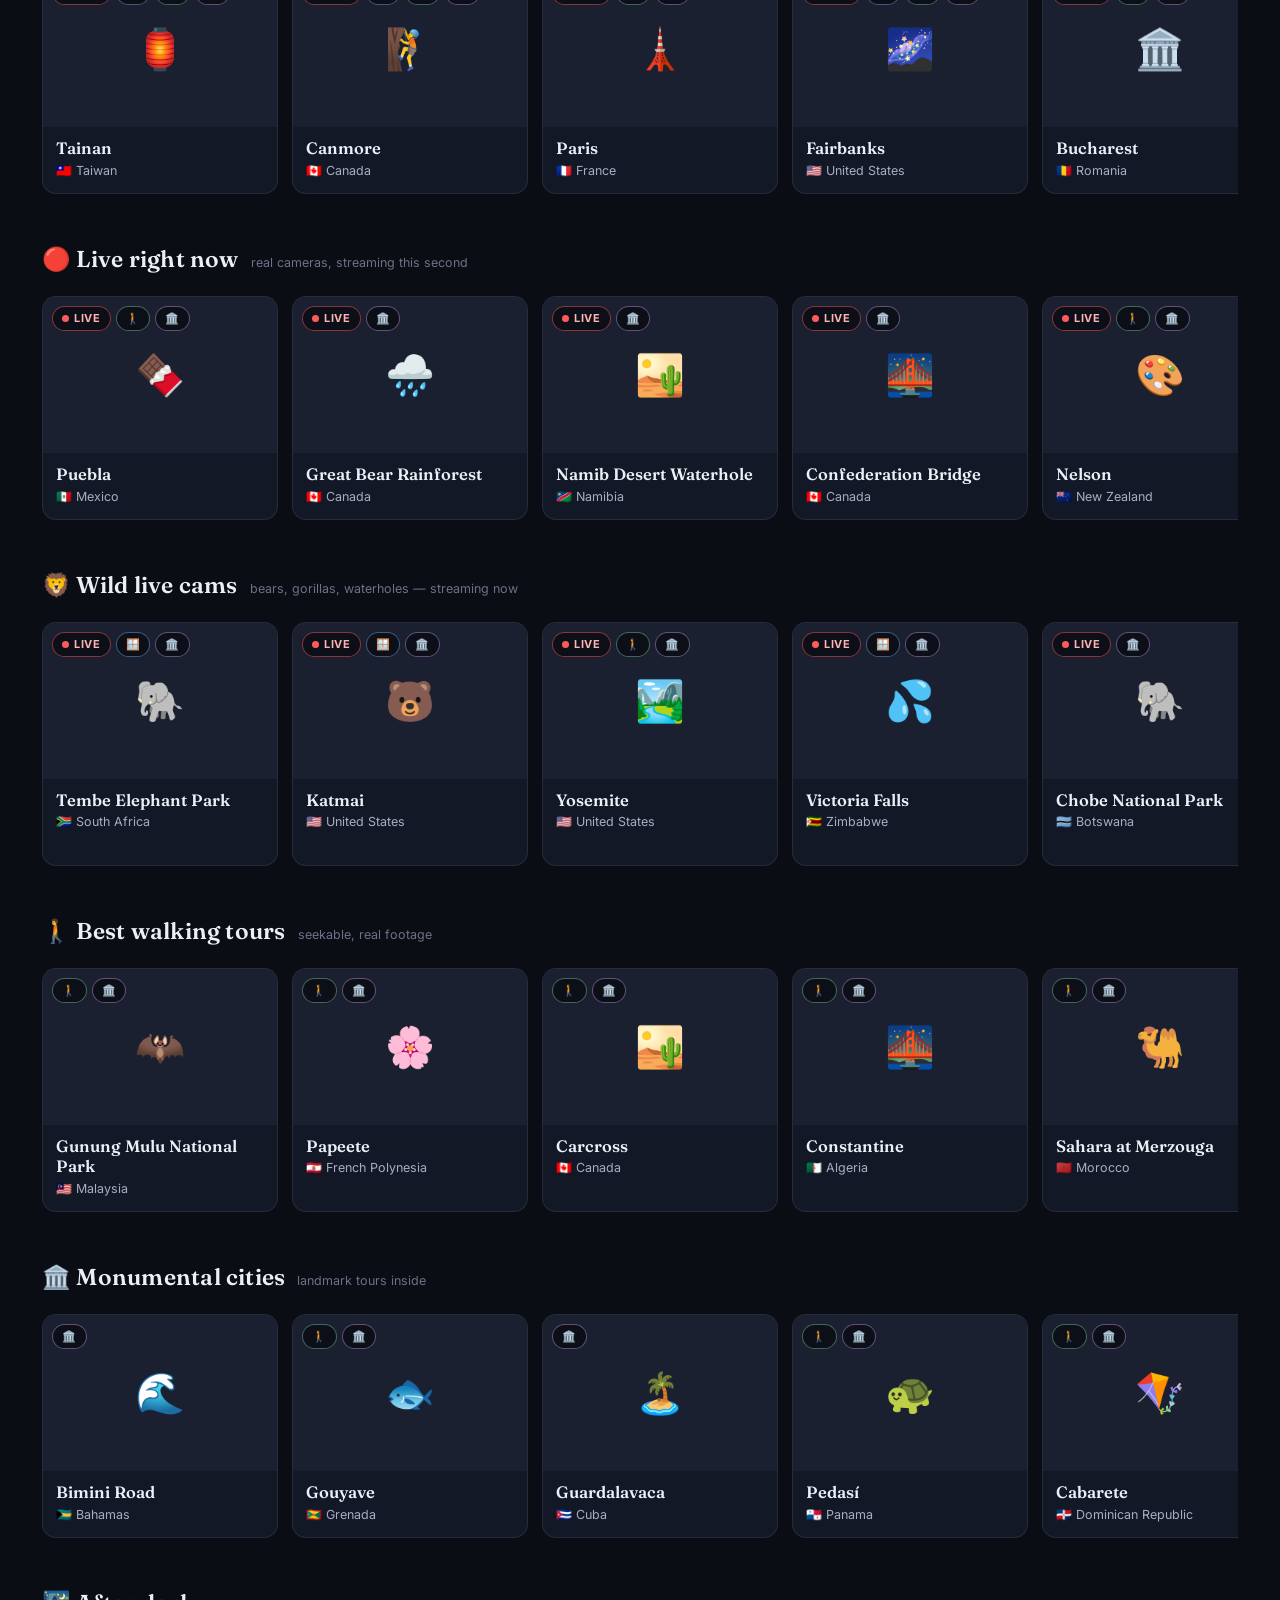
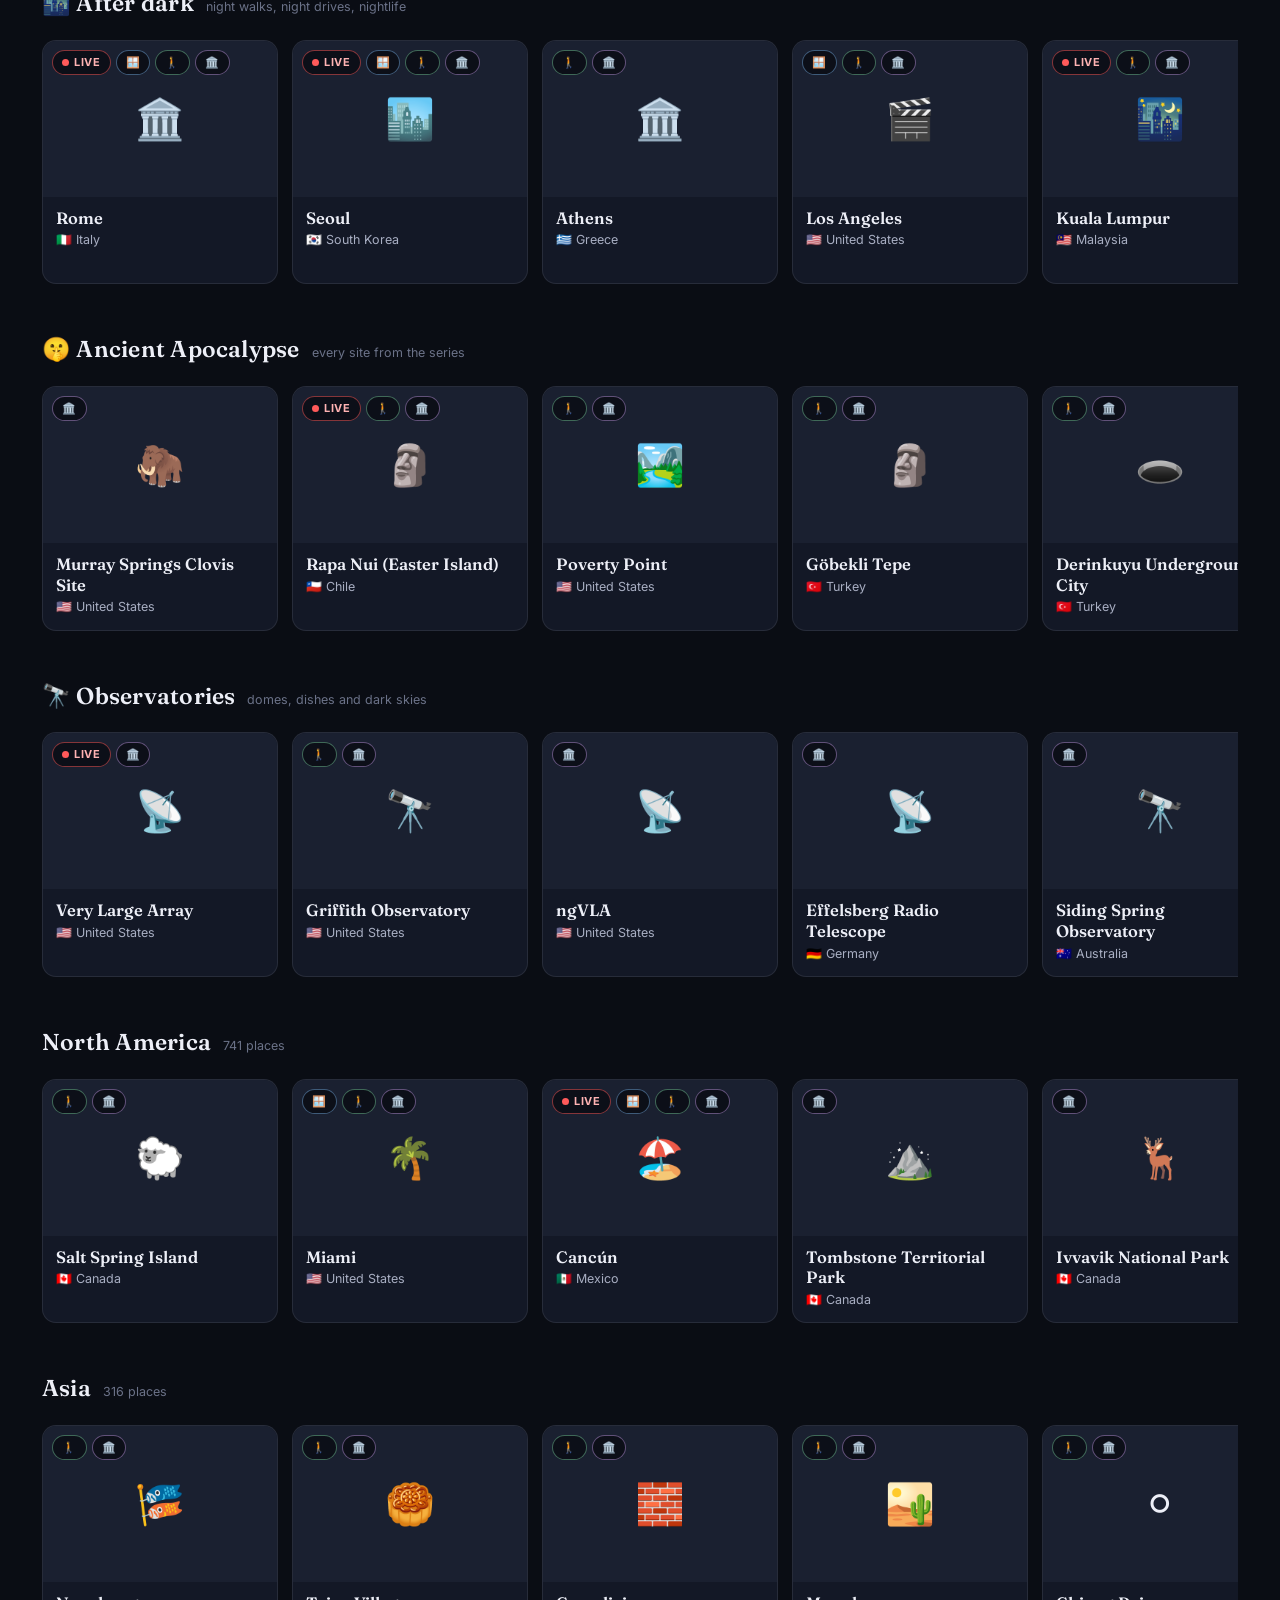
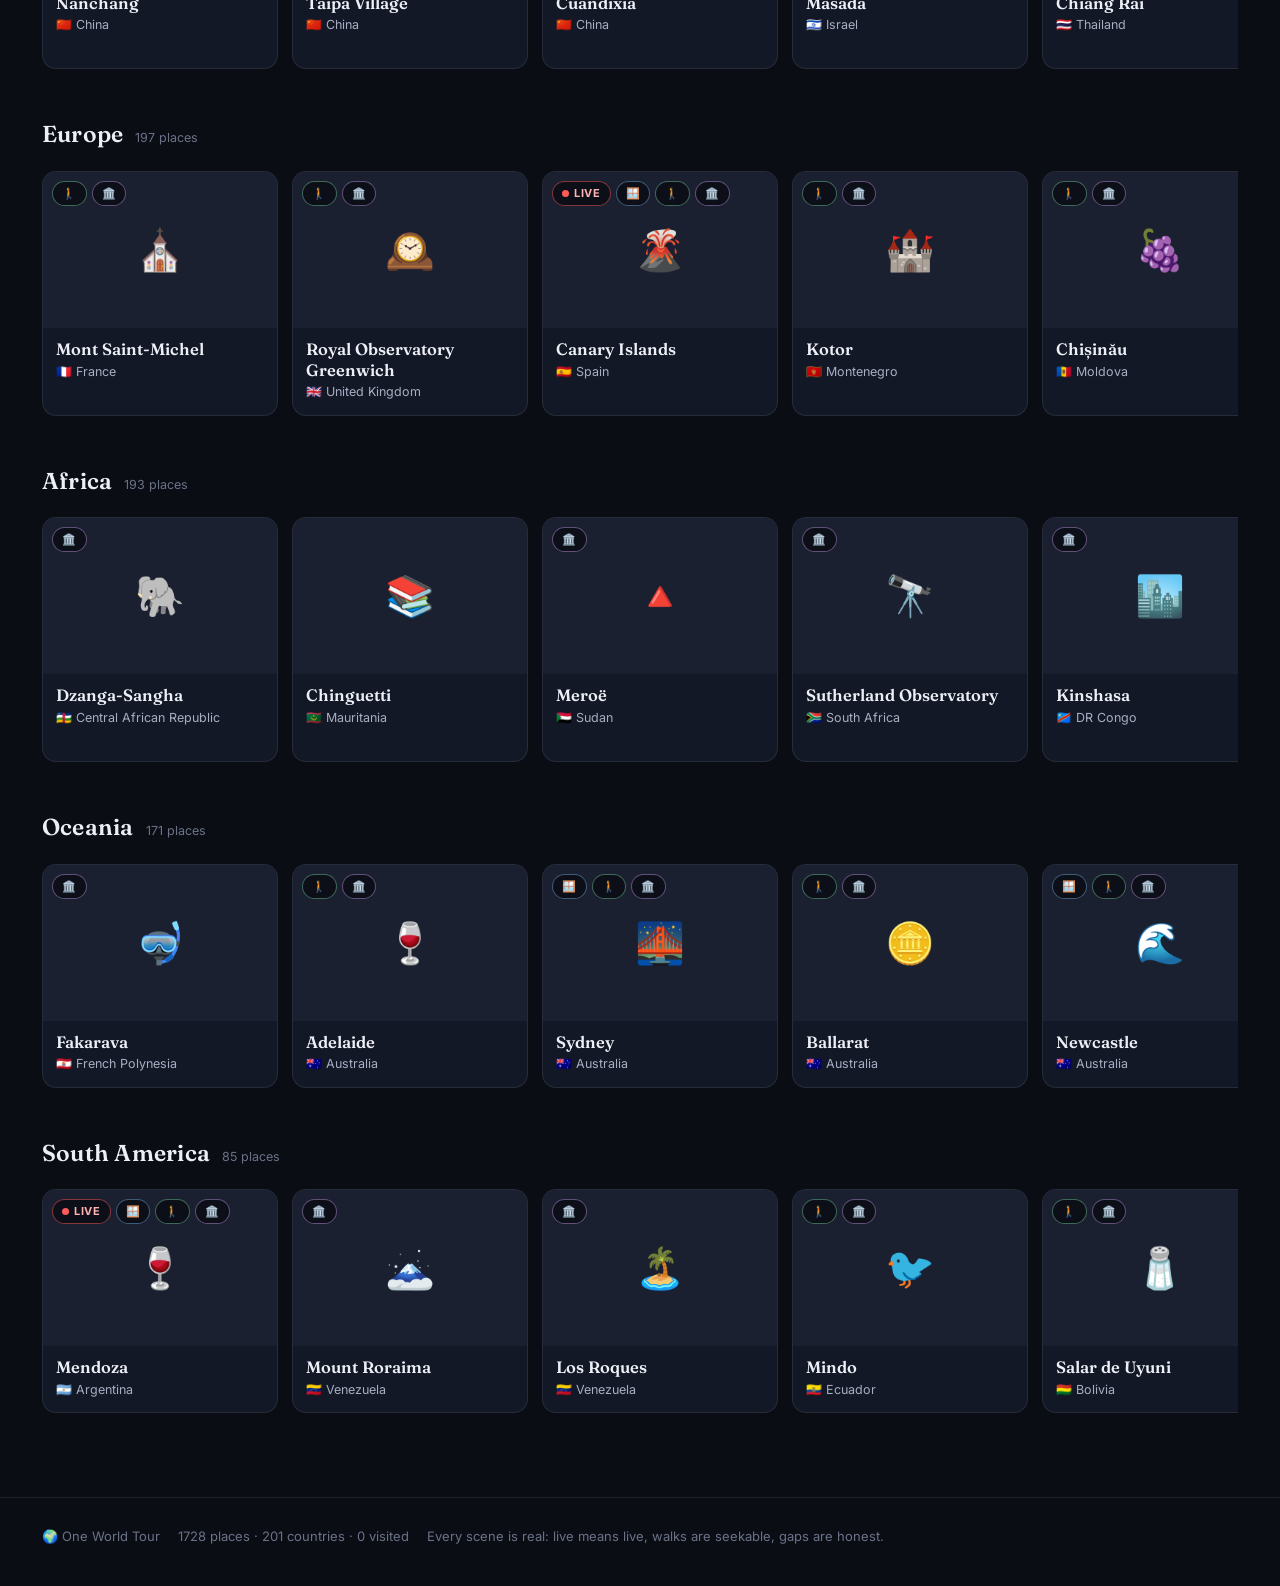
==== commit c7c68c7c: "Add Mexico, Central America and the Caribbean: 1,126 → 1,728 places South America was built out in A" ====
--- a/index.html
+++ b/index.html
@@ -4,7 +4,7 @@
   <meta charset="UTF-8">
   <meta name="viewport" content="width=device-width, initial-scale=1.0">
   <title>One World Tour — the world, right now</title>
-  <meta name="description" content="Step into 1,126 places across 170 countries: walking tours, 24/7 live cams, live window views, local radio.">
+  <meta name="description" content="Step into 1,728 places across 201 countries: walking tours, 24/7 live cams, live window views, local radio.">
   <link rel="icon" href="data:image/svg+xml,<svg xmlns=%22http://www.w3.org/2000/svg%22 viewBox=%220 0 100 100%22><text y=%22.9em%22 font-size=%2290%22>🌍</text></svg>">
   <link rel="stylesheet" href="css/theme.css">
   <link rel="stylesheet" href="css/map.css">
--- a/css/theme.css
+++ b/css/theme.css
@@ -139,6 +139,7 @@
 .badge-monu   { color: #e0cbf7; border-color: rgba(201, 160, 240, 0.45); }
 .badge-night  { color: #c9c2ff; border-color: rgba(150, 138, 255, 0.5); }
 .badge-lapse  { color: #f7e3bc; border-color: rgba(232, 181, 77, 0.45); }
+.badge-sat    { color: #bfe6e0; border-color: rgba(126, 214, 200, 0.45); }
 
 /* ---------------- Cards ---------------- */
 .card {
@@ -190,6 +191,36 @@
 .frame-empty .big { font-size: 38px; opacity: 0.65; }
 .frame-empty .why { font-size: 13.5px; max-width: 380px; line-height: 1.5; }
 
+/* ---------------- 🛰️ satellite pane ----------------
+   Not a window and never dressed as one: no live dot, its own badge,
+   and a caption that names the satellite and how old the scan is.
+   The mosaic is a fixed-size block of tiles that gets translated and
+   scaled so the place's own pixel sits at the centre of the frame —
+   transform only, so resizing a pane never refetches a tile. */
+.sat { position: absolute; inset: 0; overflow: hidden; background: #04060b; }
+.sat-mosaic { position: absolute; top: 0; left: 0; transform-origin: 0 0; }
+.sat-tile {
+  position: absolute; width: 256px; height: 256px;
+  user-select: none; -webkit-user-drag: none;
+}
+/* where you actually are, under all that weather */
+.sat-pin {
+  position: absolute; top: 50%; left: 50%; width: 9px; height: 9px;
+  margin: -4.5px 0 0 -4.5px; border-radius: 50%; pointer-events: none; z-index: 2;
+  background: #ffd66b;
+  box-shadow: 0 0 0 2px rgba(4, 6, 11, 0.85), 0 0 14px 3px rgba(255, 214, 107, 0.55);
+}
+.sat-cap {
+  position: absolute; left: 0; right: 0; bottom: 0; z-index: 3;
+  display: flex; gap: 10px; align-items: baseline; flex-wrap: wrap;
+  padding: 14px 12px 7px; font-size: 11px; letter-spacing: 0.02em;
+  color: rgba(235, 238, 250, 0.72); pointer-events: none;
+  background: linear-gradient(transparent, rgba(4, 6, 11, 0.82));
+}
+.sat-cap .sat-src { font-weight: 700; color: #cfeee8; }
+.sat-cap .sat-stamp { color: rgba(235, 238, 250, 0.55); }
+@media (max-width: 700px) { .sat-cap { font-size: 10px; padding: 12px 9px 6px; } }
+
 /* ---------------- Inputs ---------------- */
 .input {
   width: 100%; padding: 12px 16px; border-radius: 12px;
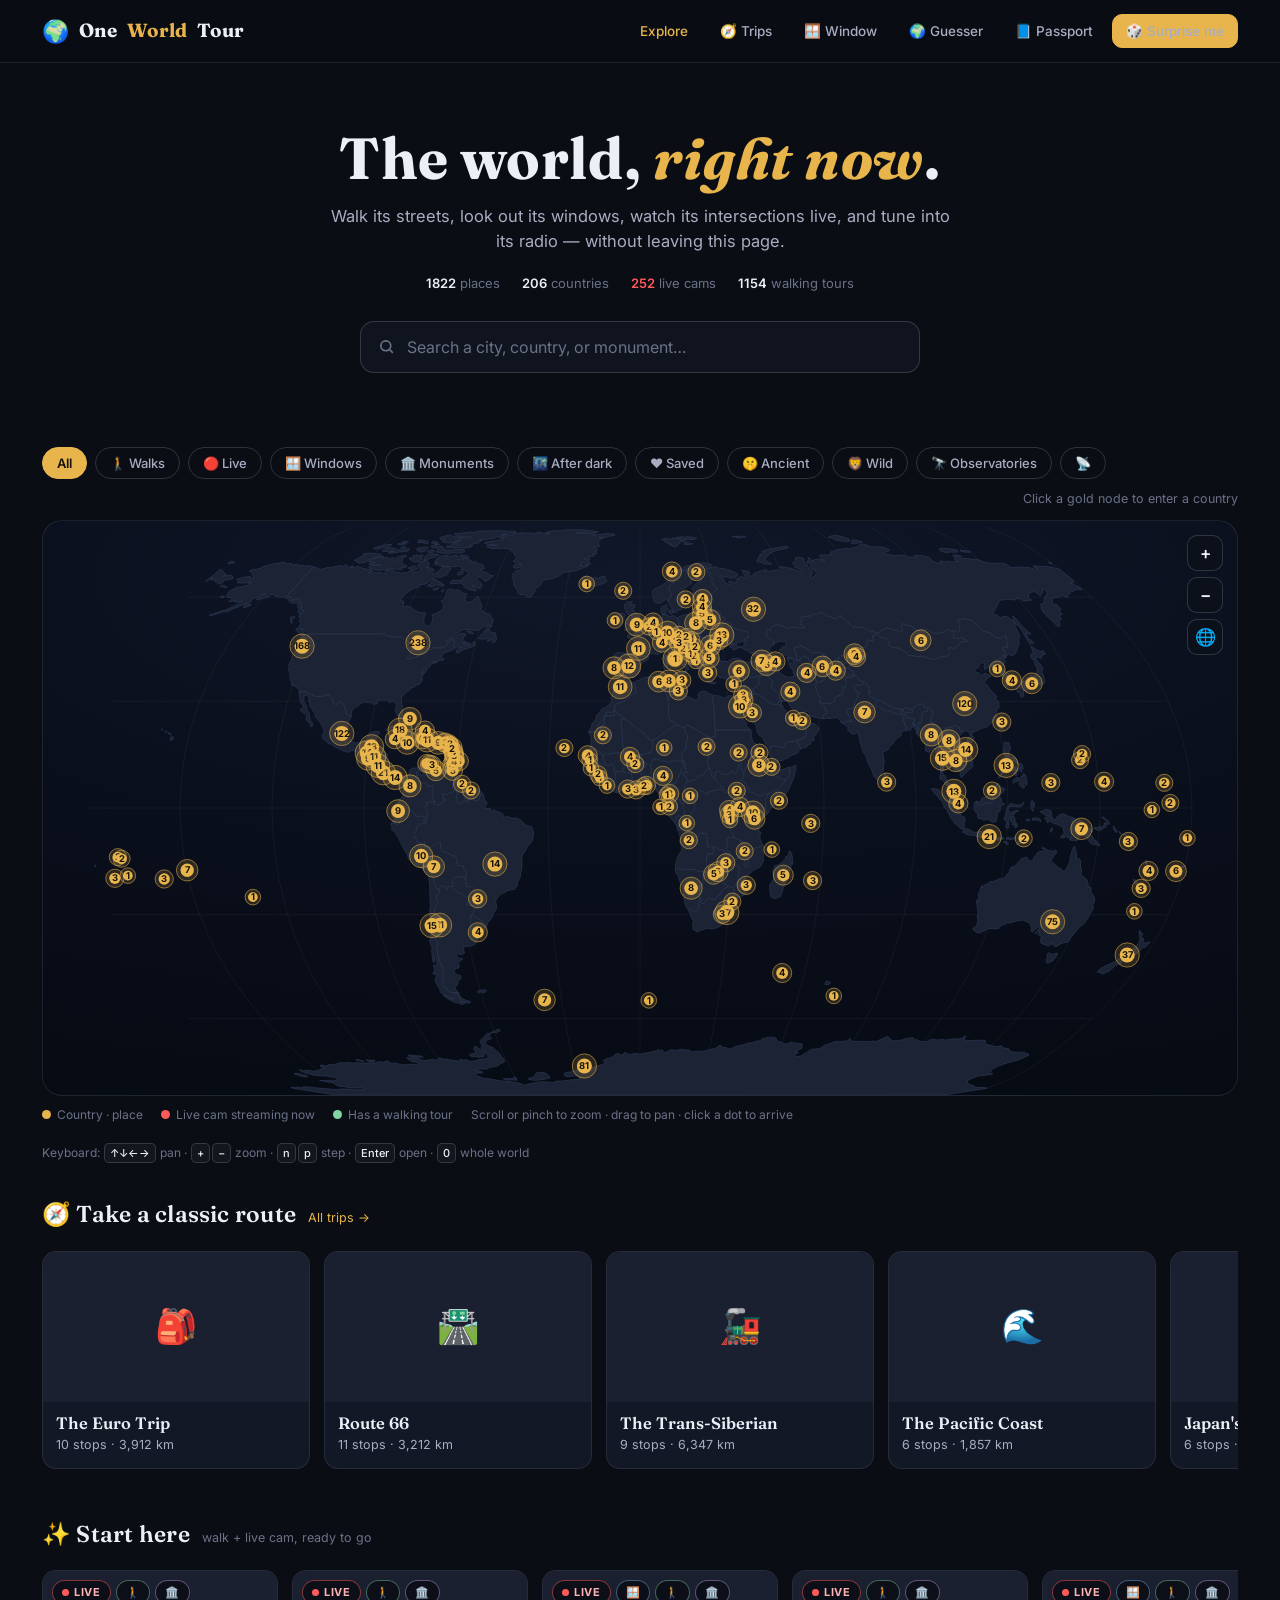
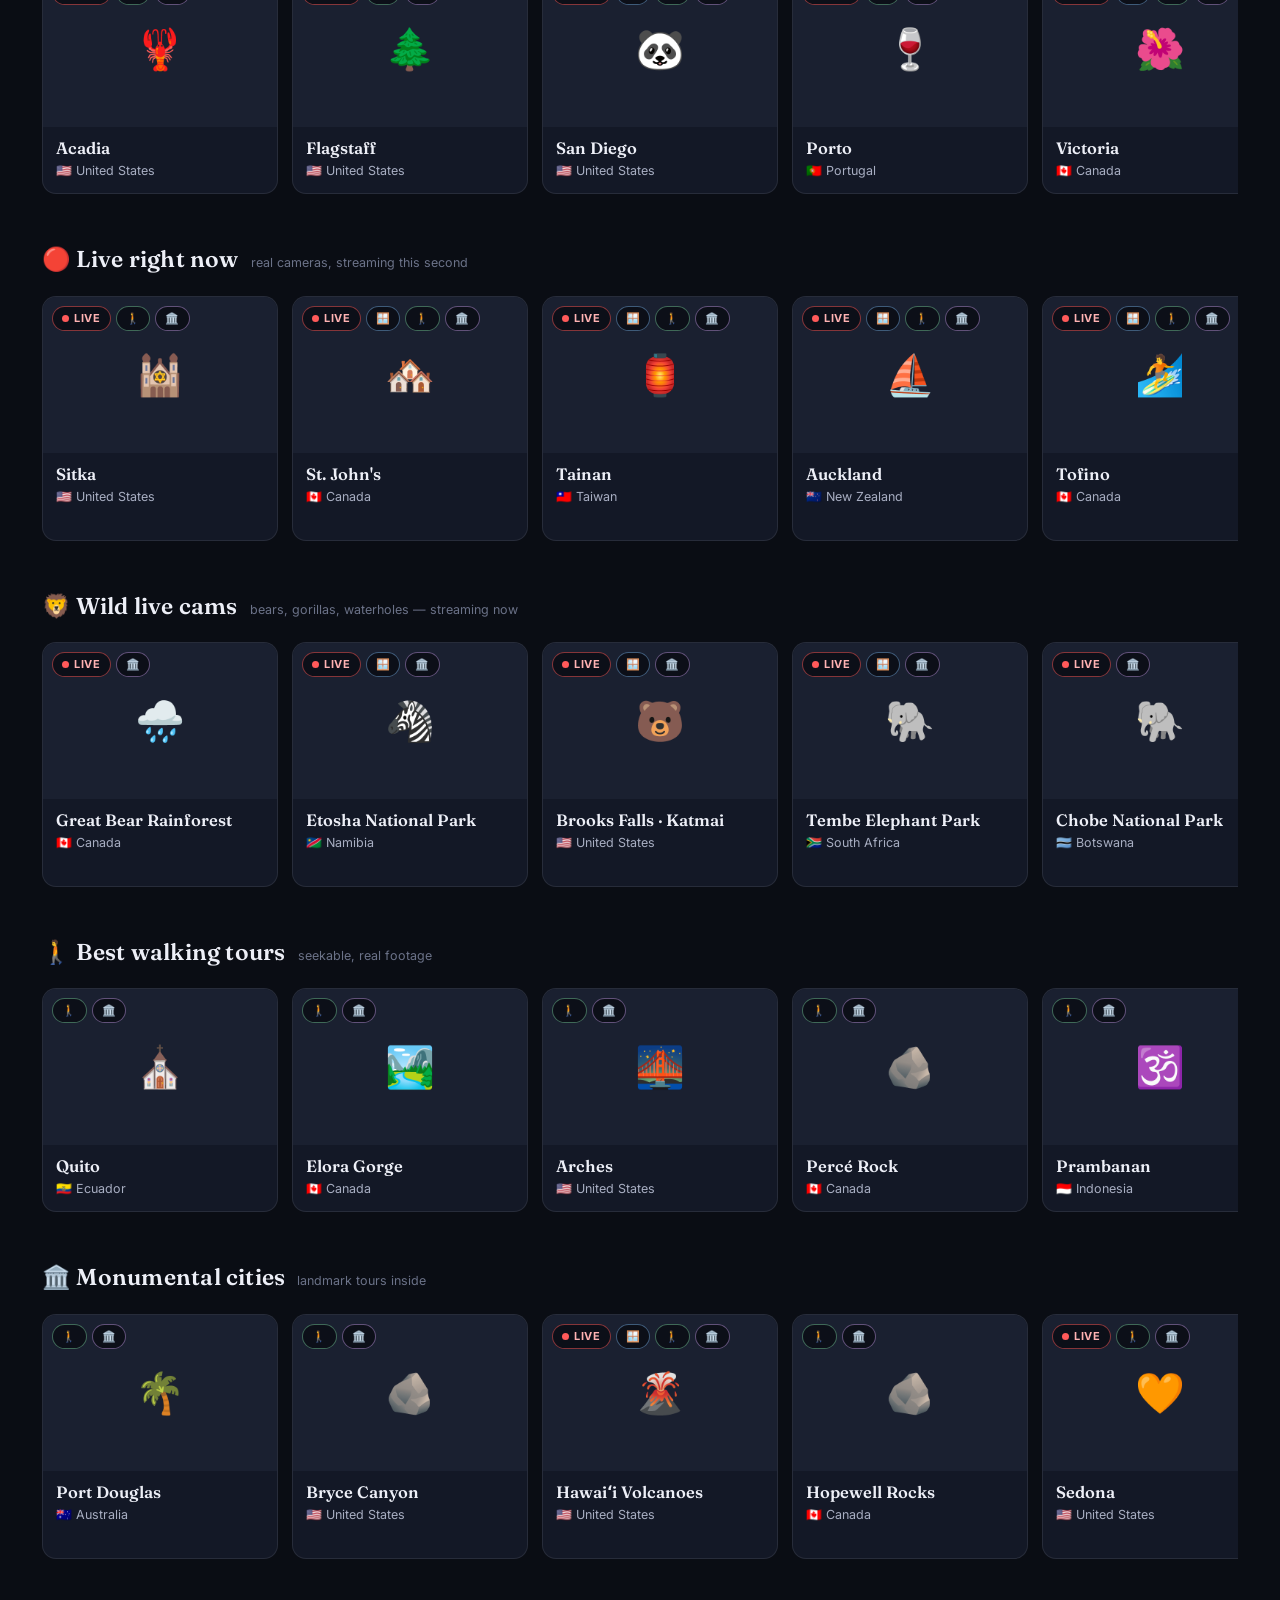
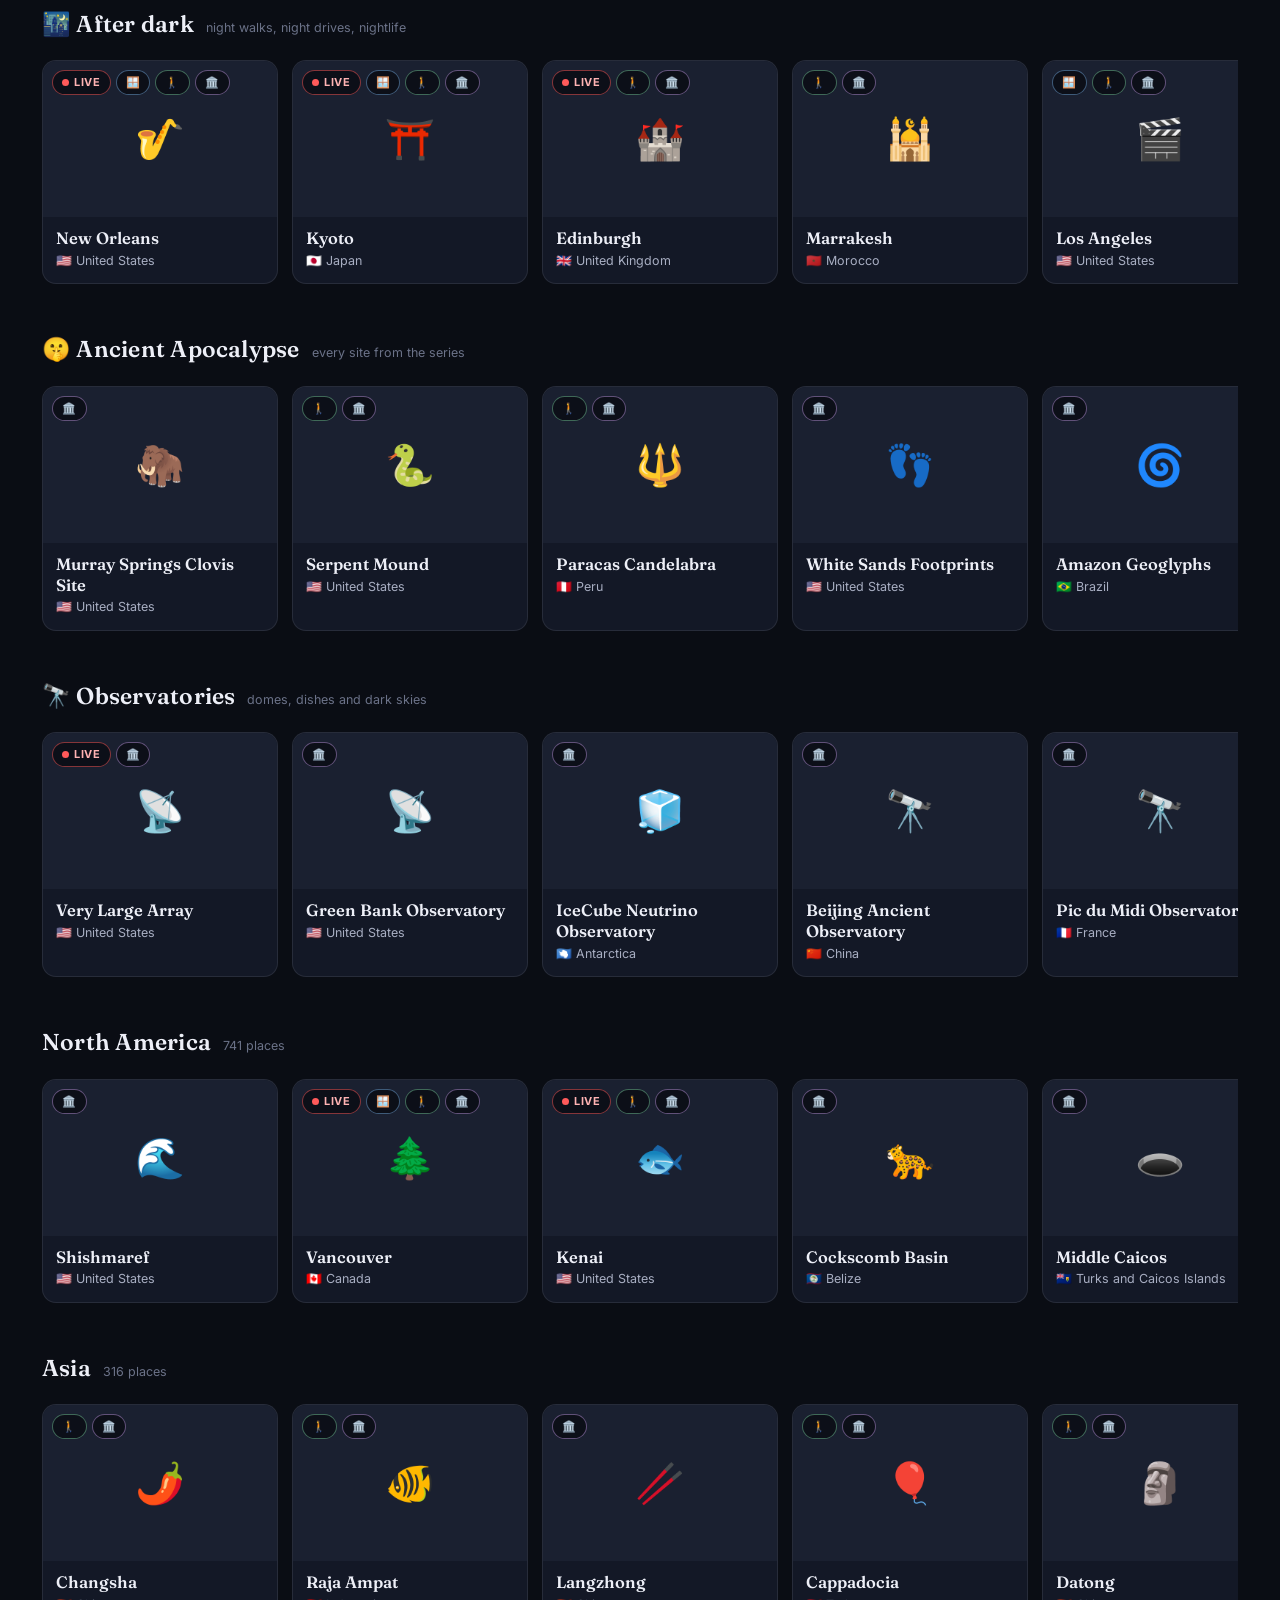
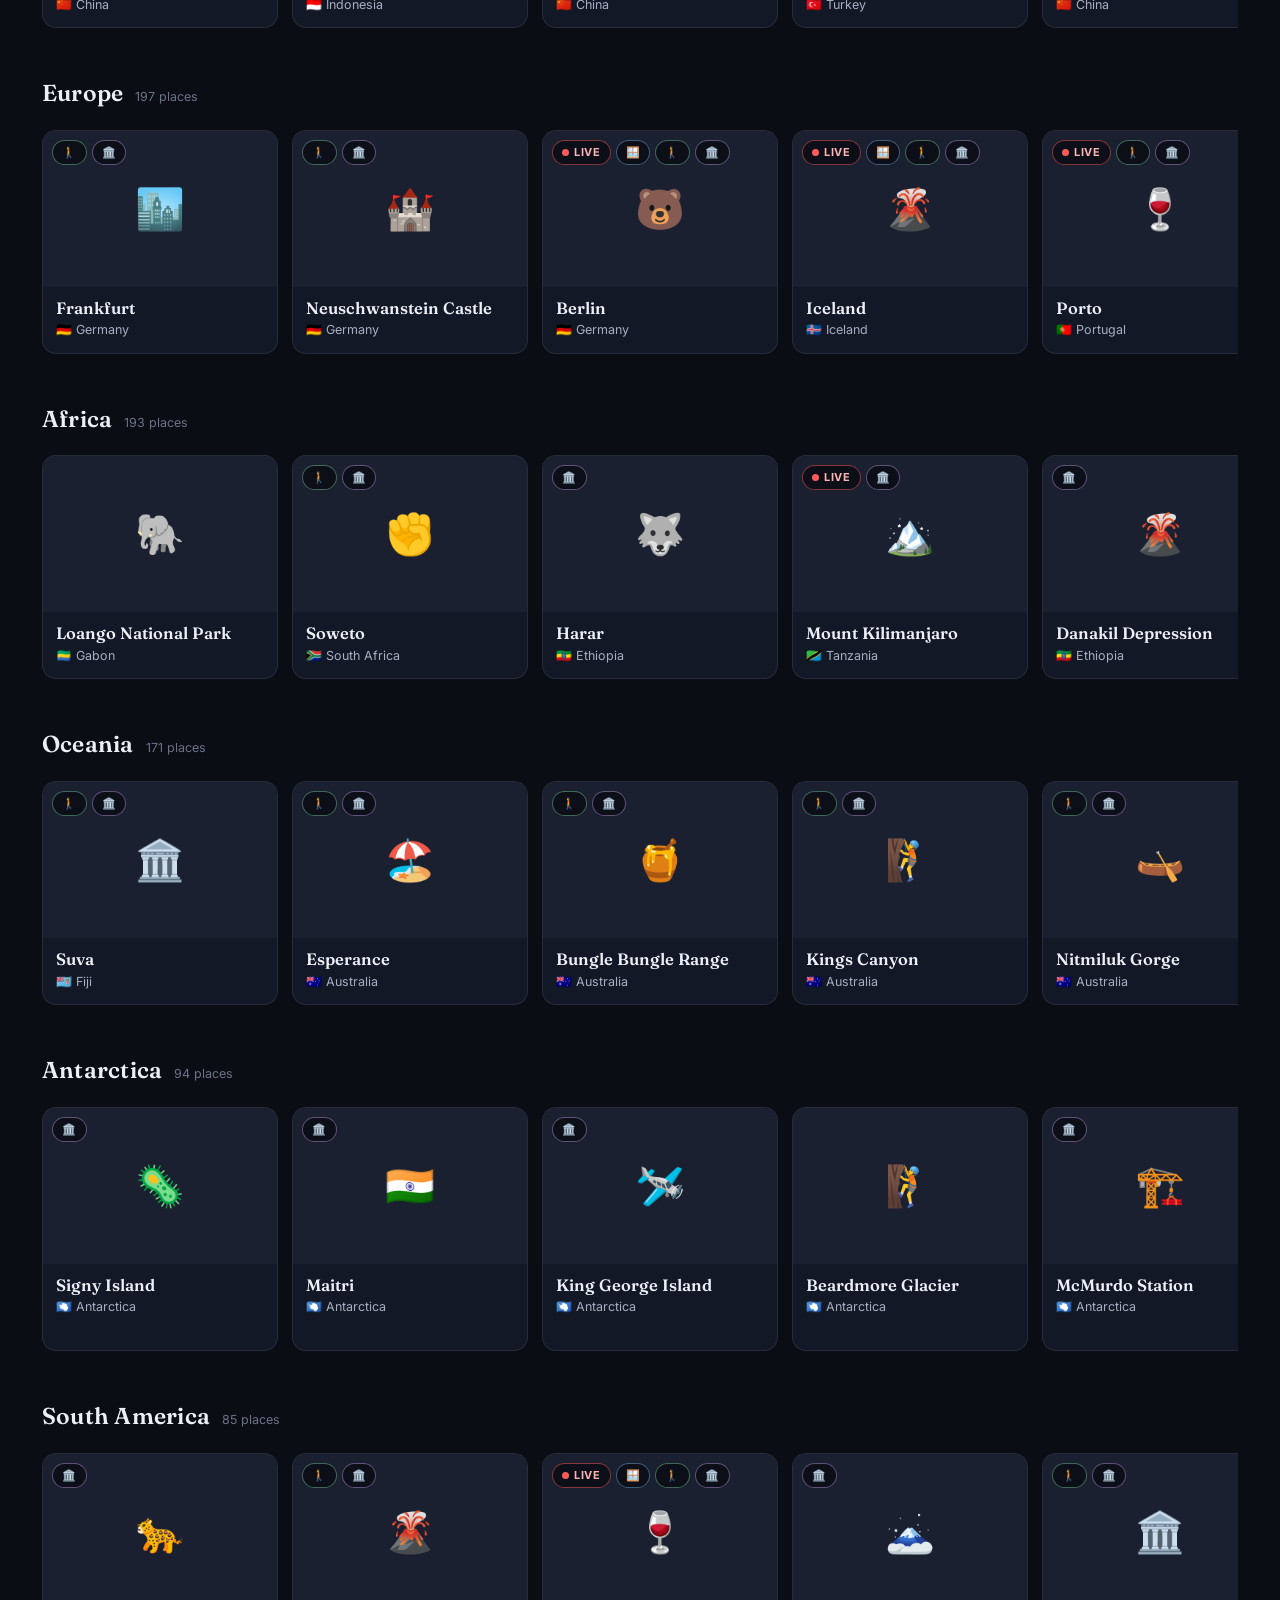
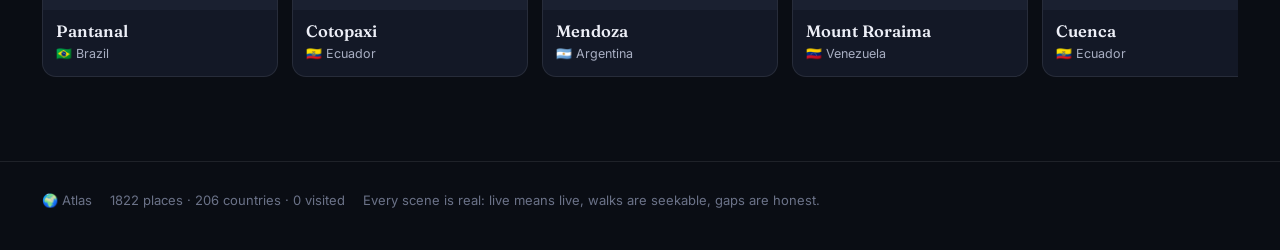
==== commit 4fde28b5: "Rename the project from One World Tour to Atlas Page titles, the brand wordmark on the home and trip" ====
--- a/index.html
+++ b/index.html
@@ -3,7 +3,7 @@
 <head>
   <meta charset="UTF-8">
   <meta name="viewport" content="width=device-width, initial-scale=1.0">
-  <title>One World Tour — the world, right now</title>
+  <title>Atlas — the world, right now</title>
   <meta name="description" content="Step into 1,728 places across 201 countries: walking tours, 24/7 live cams, live window views, local radio.">
   <link rel="icon" href="data:image/svg+xml,<svg xmlns=%22http://www.w3.org/2000/svg%22 viewBox=%220 0 100 100%22><text y=%22.9em%22 font-size=%2290%22>🌍</text></svg>">
   <link rel="stylesheet" href="css/theme.css">
@@ -95,7 +95,7 @@
 
   <footer class="site-footer">
     <div class="wrap">
-      <span>🌍 One World Tour</span>
+      <span>🌍 Atlas</span>
       <span id="foot-stats"></span>
       <span>Every scene is real: live means live, walks are seekable, gaps are honest.</span>
     </div>
--- a/css/theme.css
+++ b/css/theme.css
@@ -1,5 +1,5 @@
 /* ============================================================
-   ONE WORLD TOUR — design system ("night atlas")
+   ATLAS — design system (the "night atlas" palette)
    Guardrails: software rendering — NO backdrop-filter, NO infinite
    paint animations. Transitions only on transform/opacity/color.
    ============================================================ */
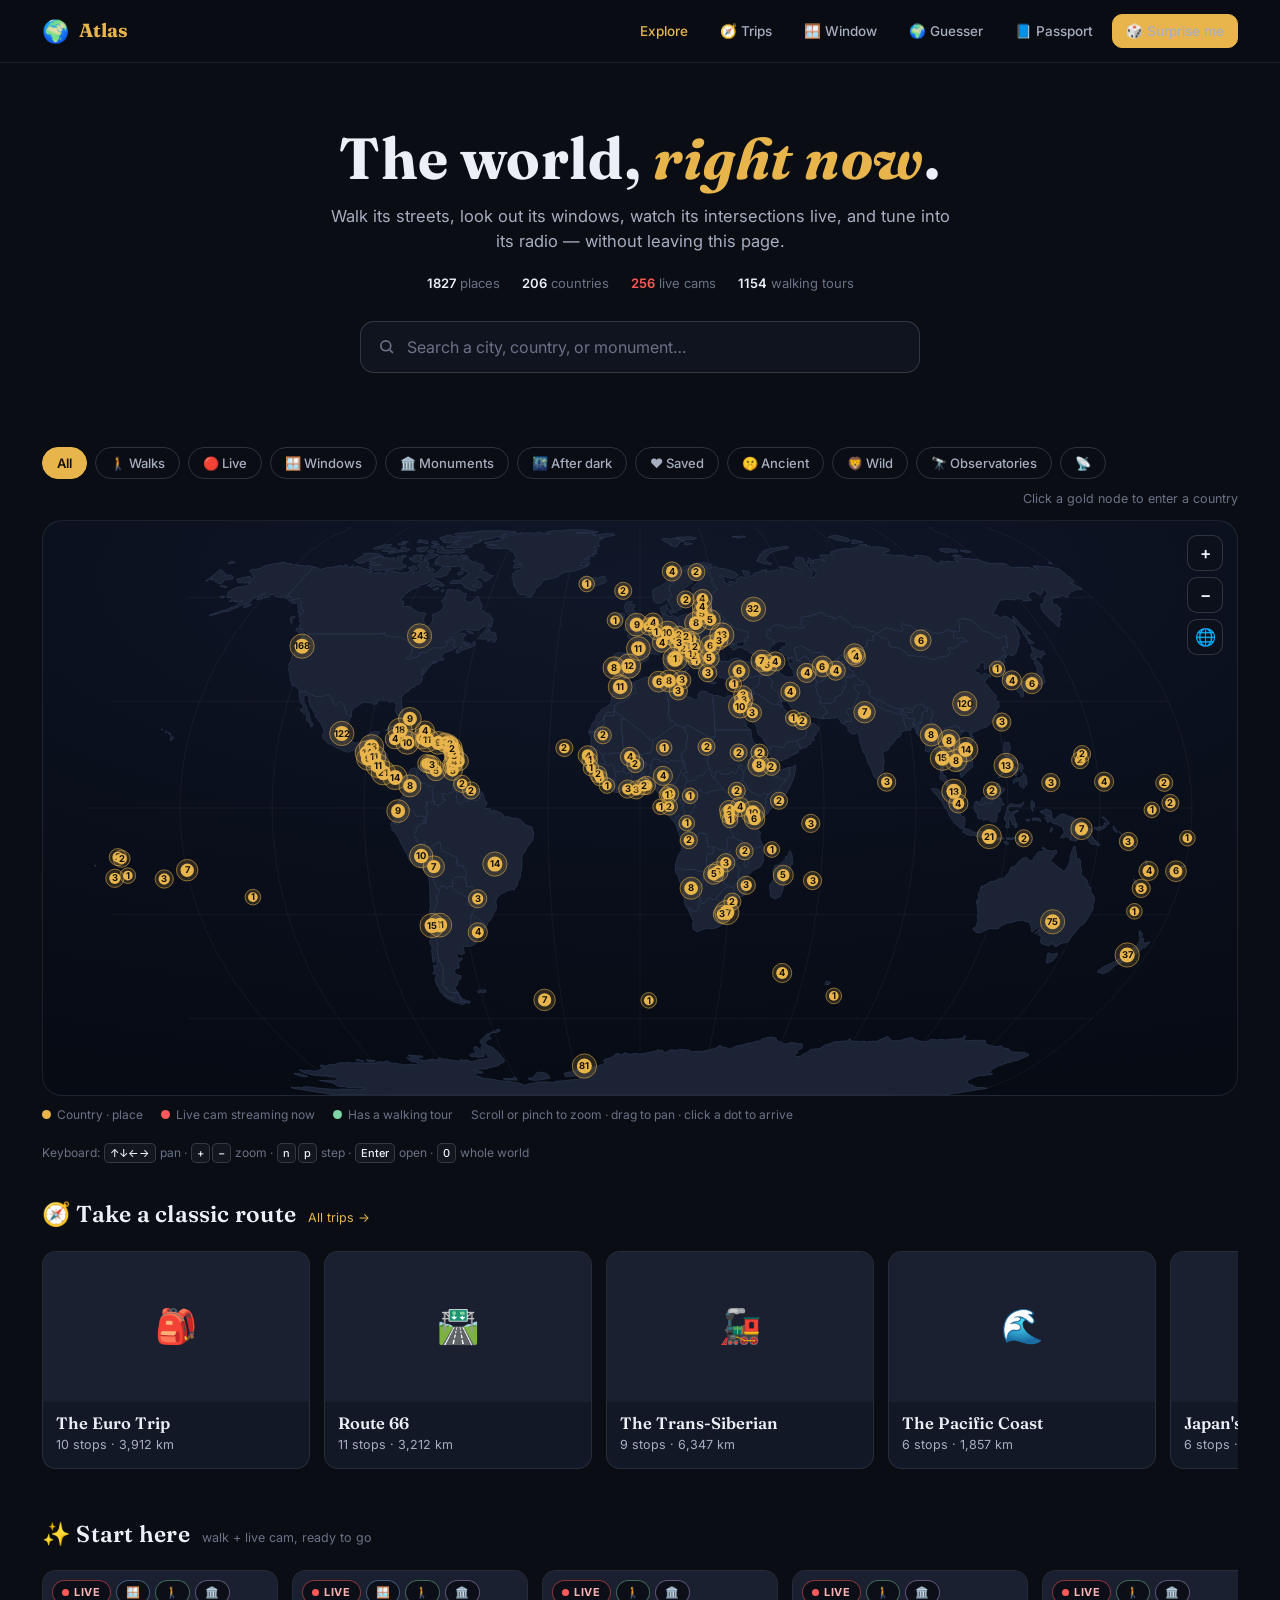
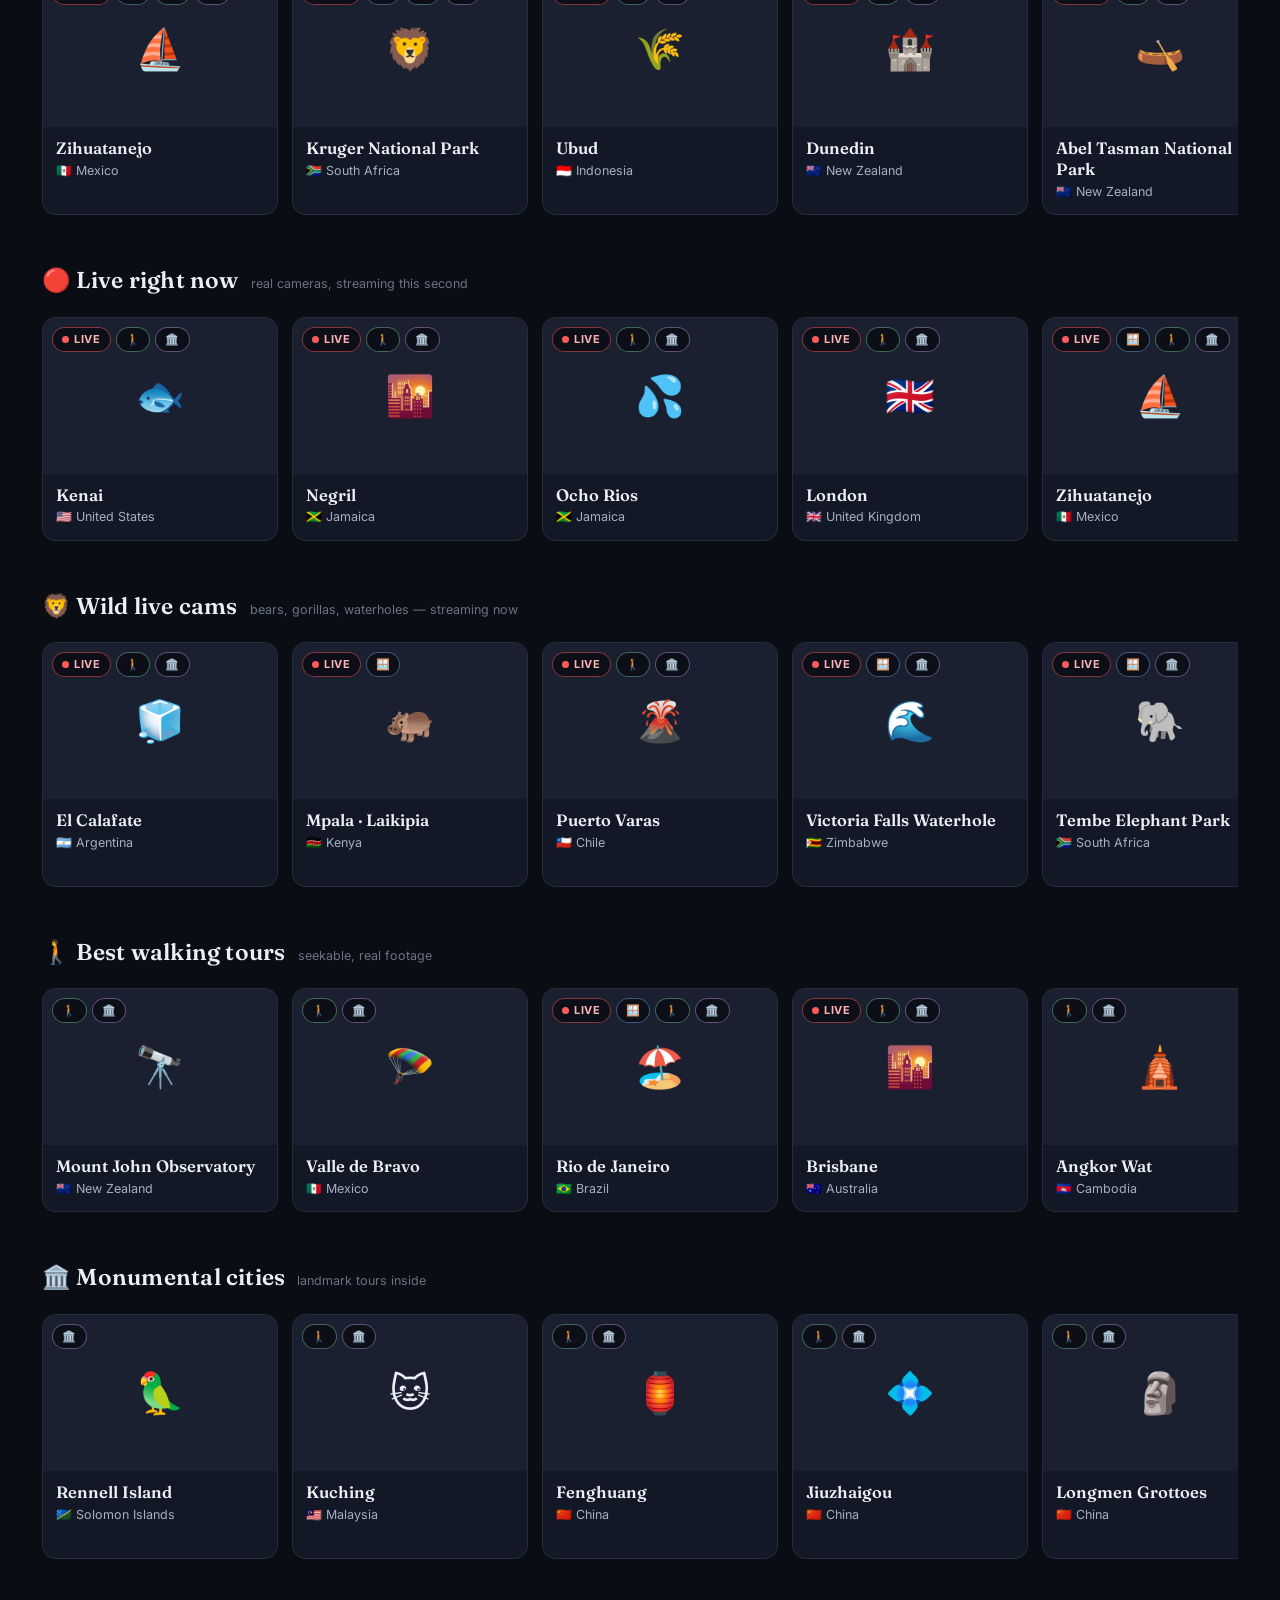
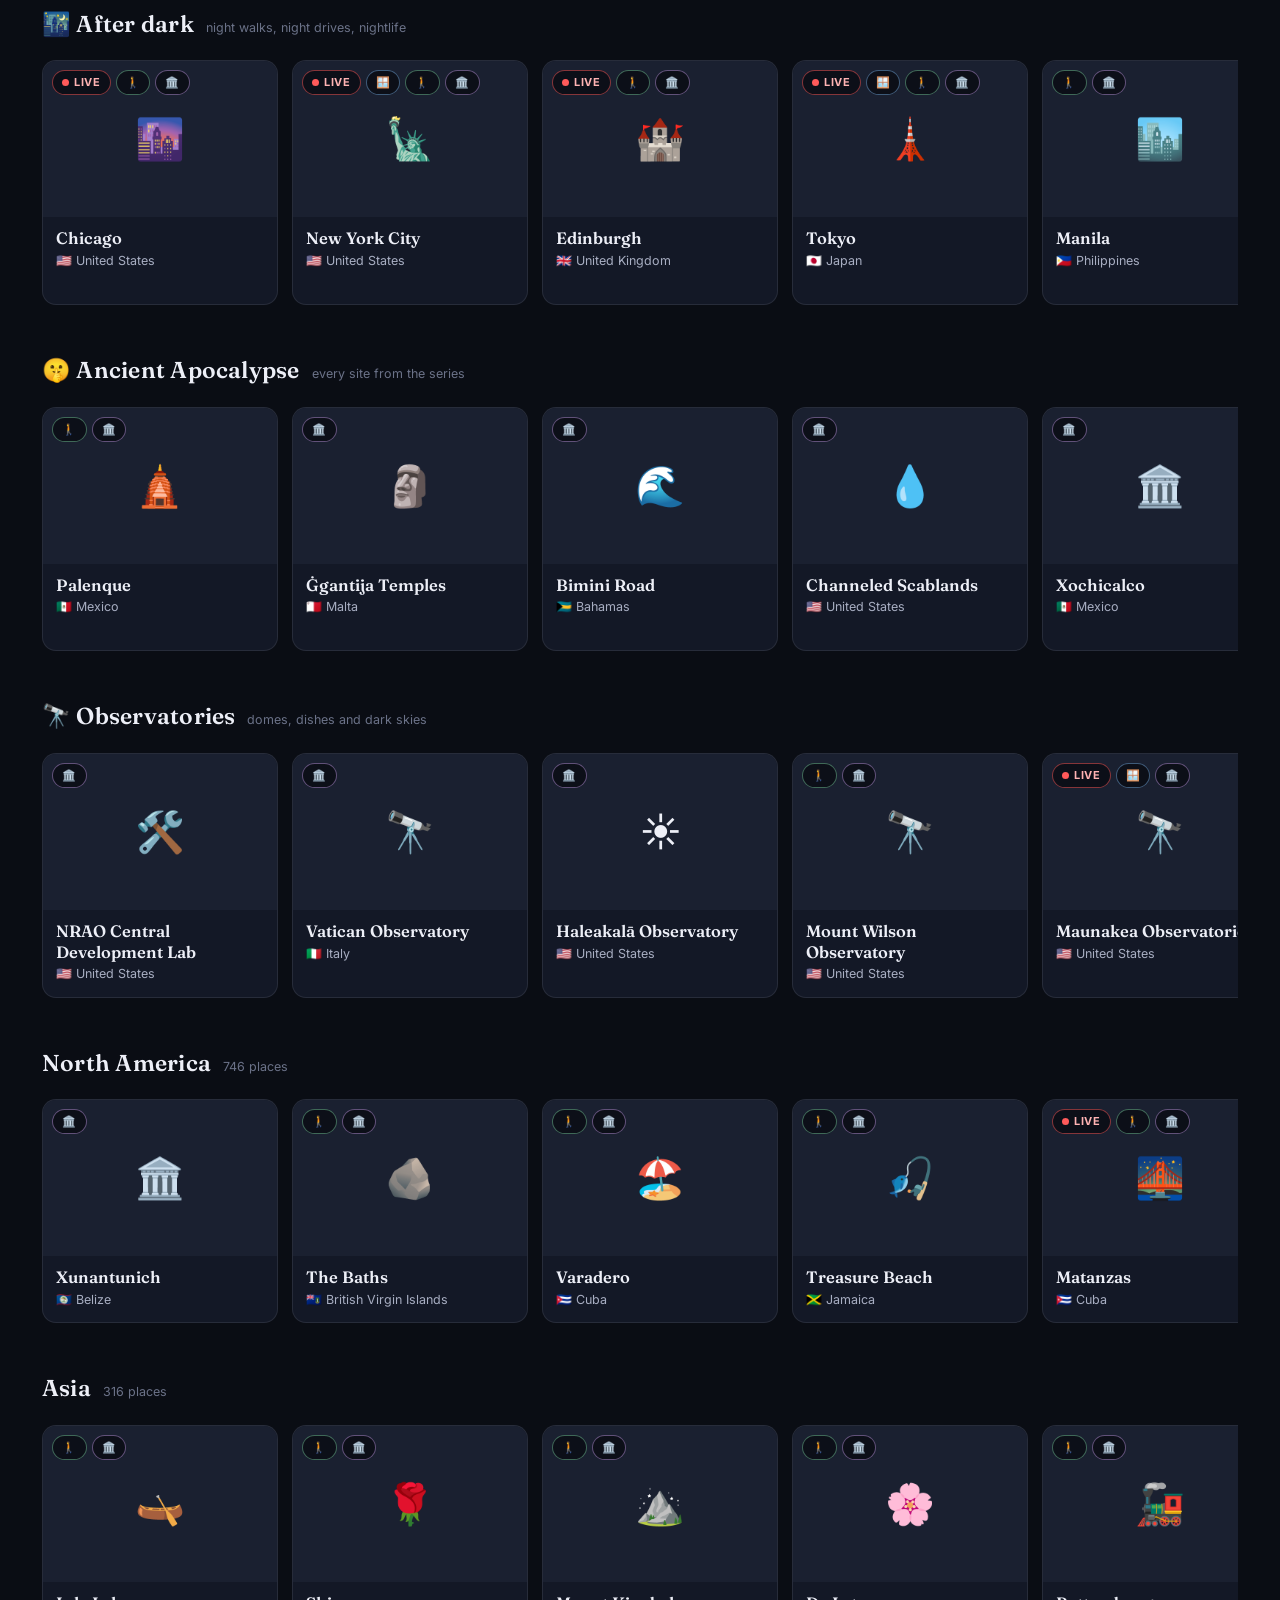
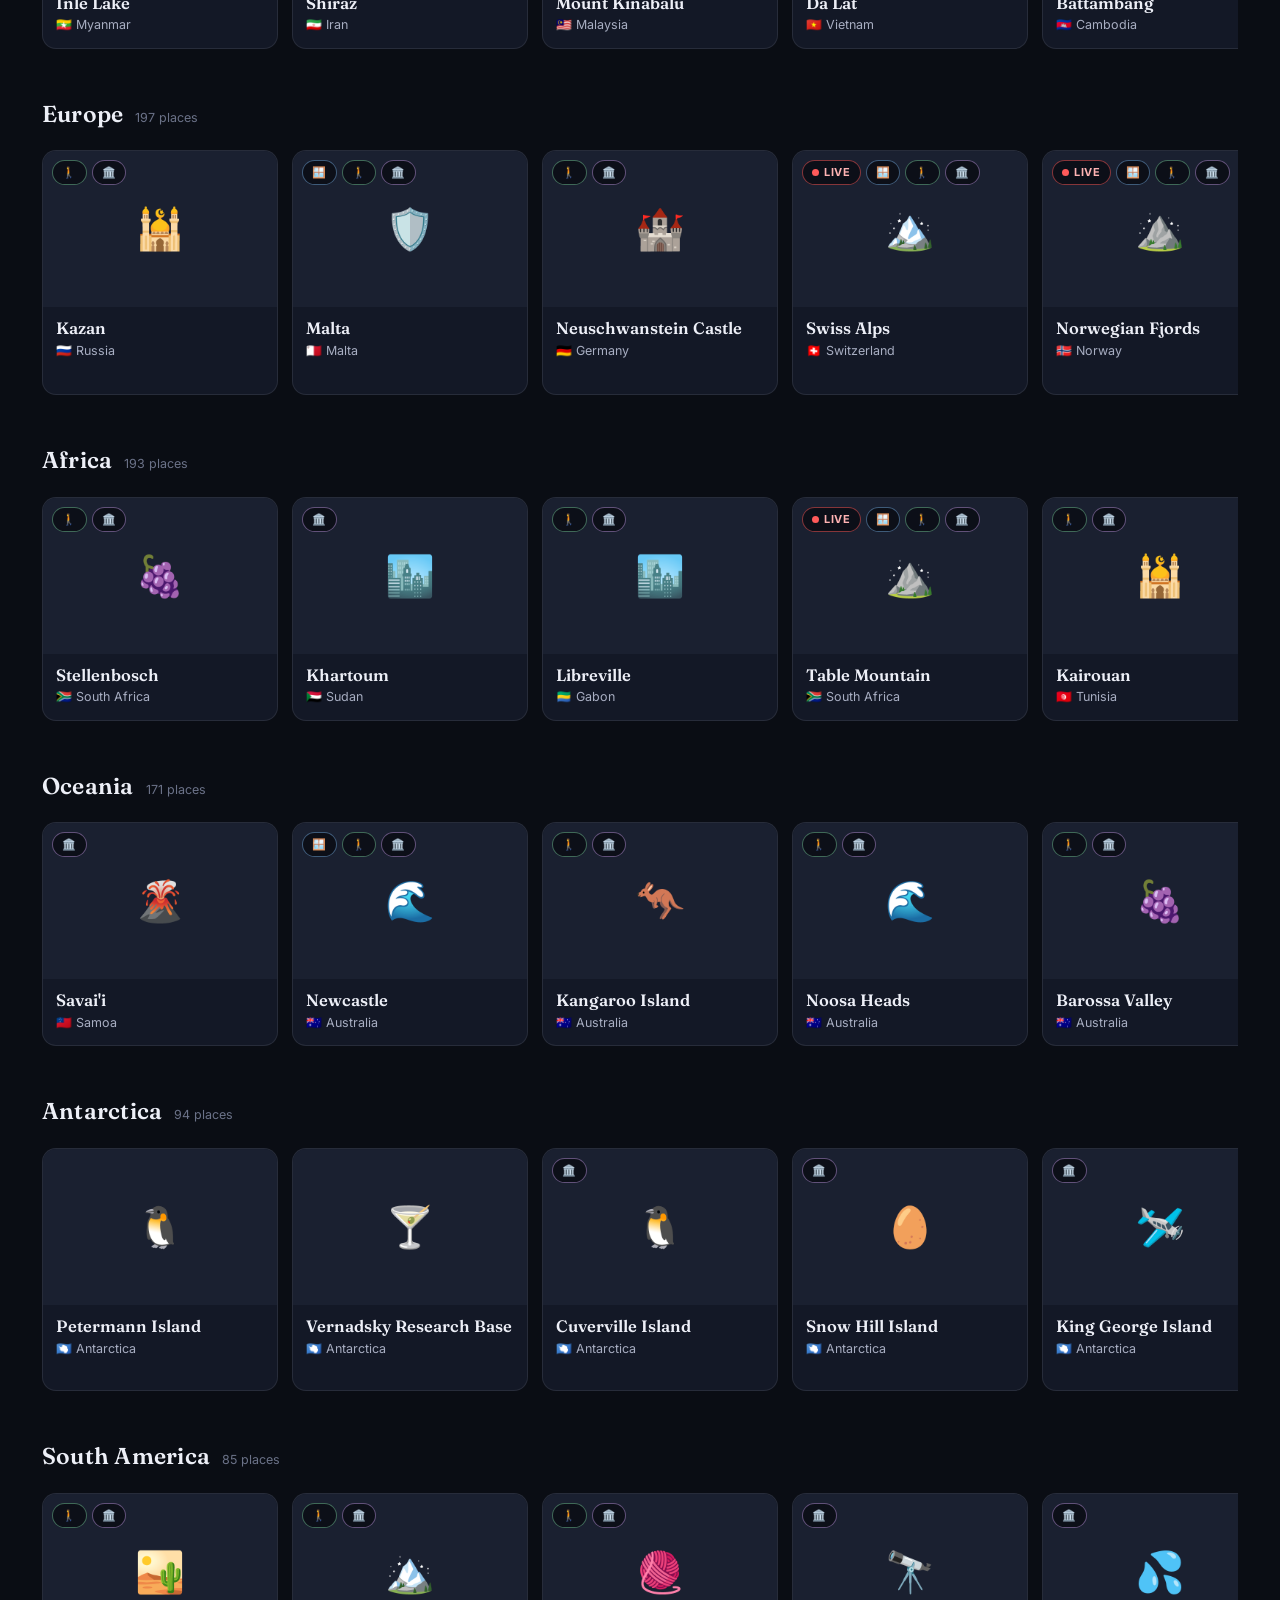
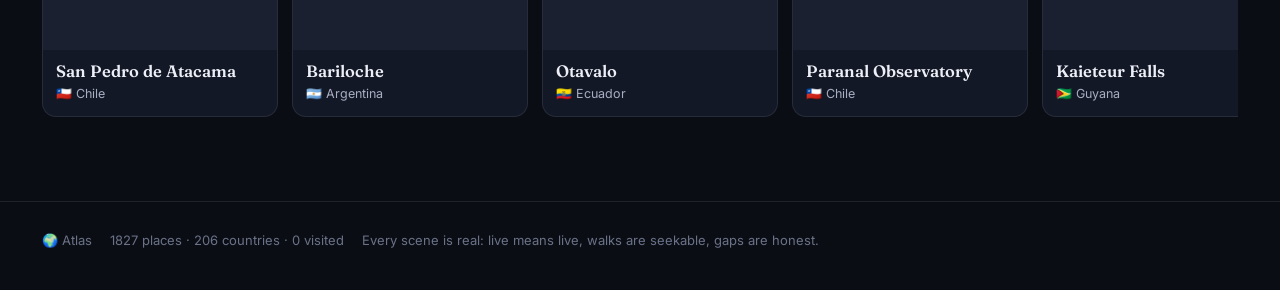
==== commit 84991229: "Give Ontario eight live HLS cams, and teach the app to play them The 🔴/🪟 seats could only ever hold " ====
--- a/index.html
+++ b/index.html
@@ -14,7 +14,7 @@
 
   <header class="topbar">
     <div class="topbar-inner">
-      <a class="brand" href="index.html"><span class="globe">🌍</span> One <em>World</em> Tour</a>
+      <a class="brand" href="index.html"><span class="globe">🌍</span> <em>Atlas</em></a>
       <nav class="topnav">
         <a href="index.html" class="active">Explore</a>
         <a href="trips.html">🧭 Trips</a>
--- a/css/theme.css
+++ b/css/theme.css
@@ -179,7 +179,11 @@
   position: relative; border-radius: var(--radius-lg); overflow: hidden;
   background: #05070c; border: 1px solid var(--line);
 }
-.frame .yt-frame, .frame iframe { position: absolute; inset: 0; width: 100%; height: 100%; border: 0; }
+.frame .yt-frame, .frame iframe, .frame video {
+  position: absolute; inset: 0; width: 100%; height: 100%; border: 0;
+}
+/* HLS cams are letterboxed, never cropped — a cam's framing is the view */
+.frame video { object-fit: contain; background: #05070c; }
 .frame-16x9 { aspect-ratio: 16 / 9; }
 
 /* honest empty state — never a stand-in still */
